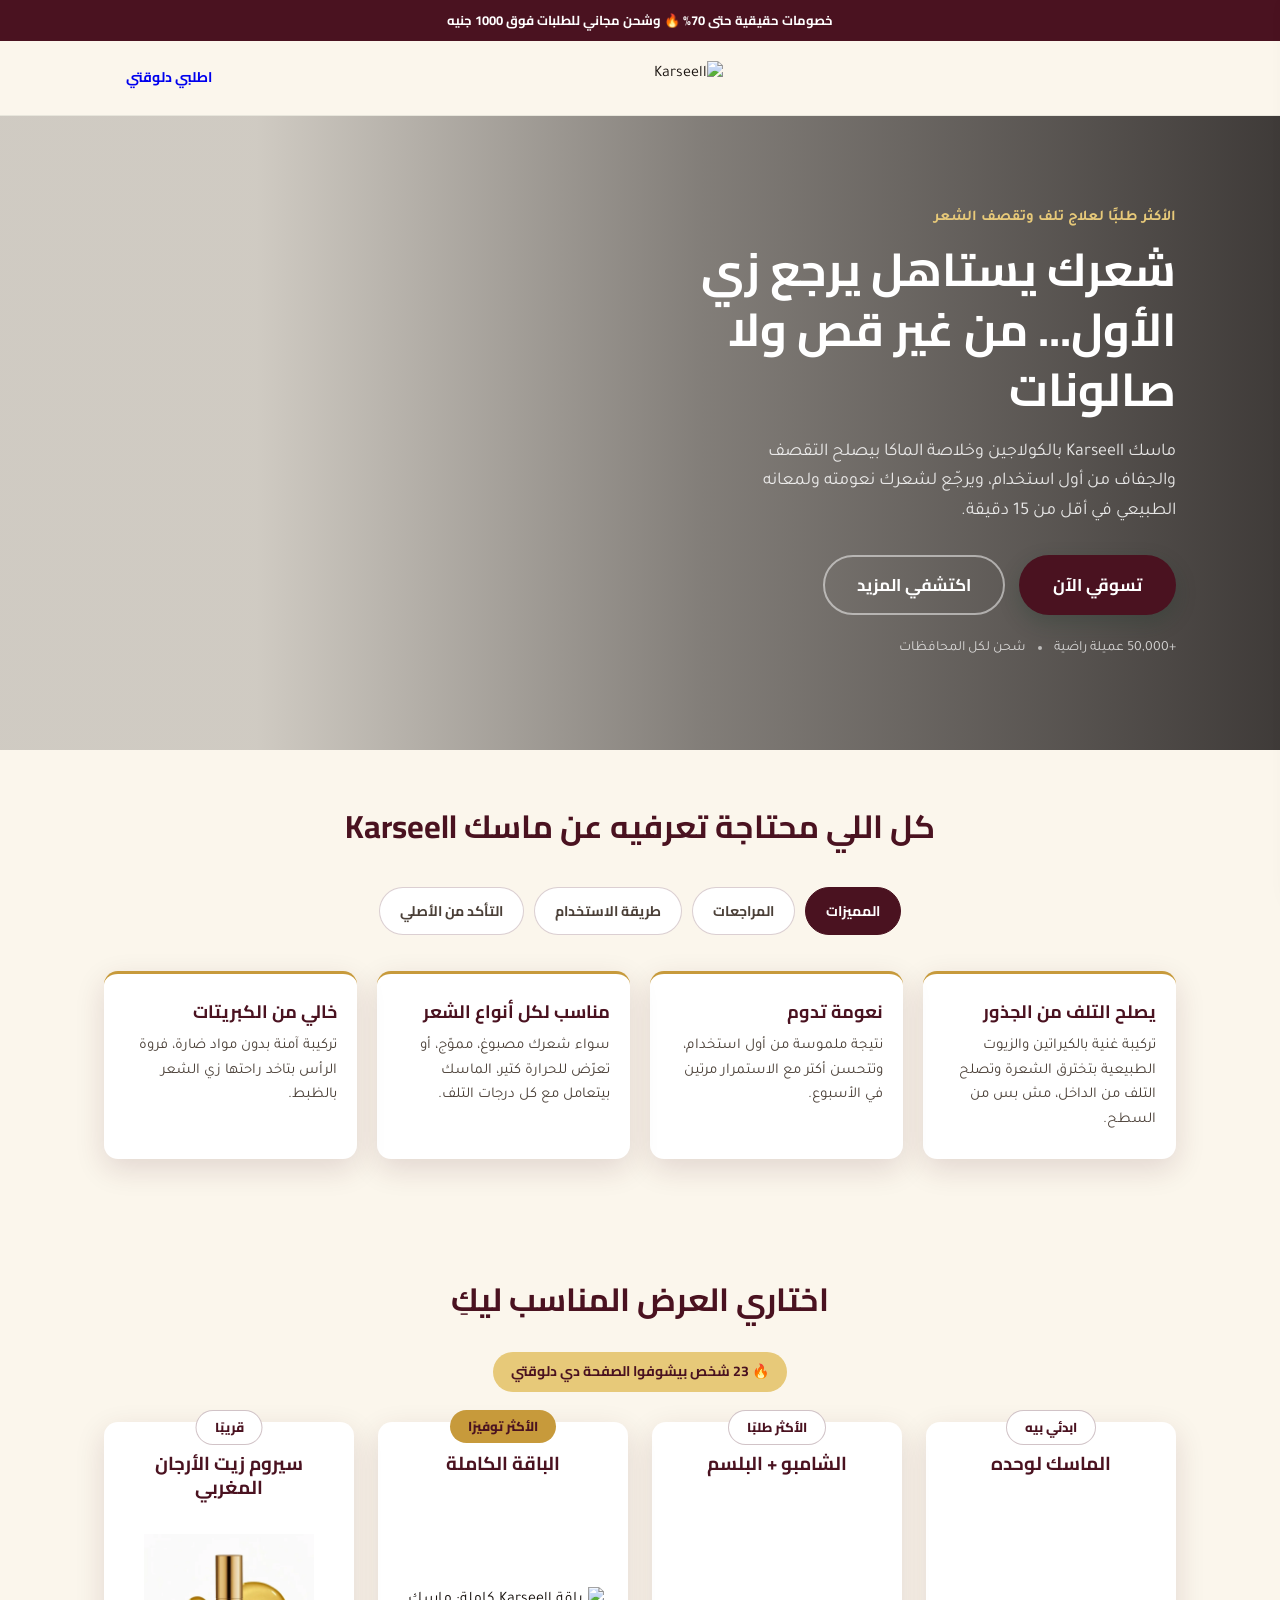
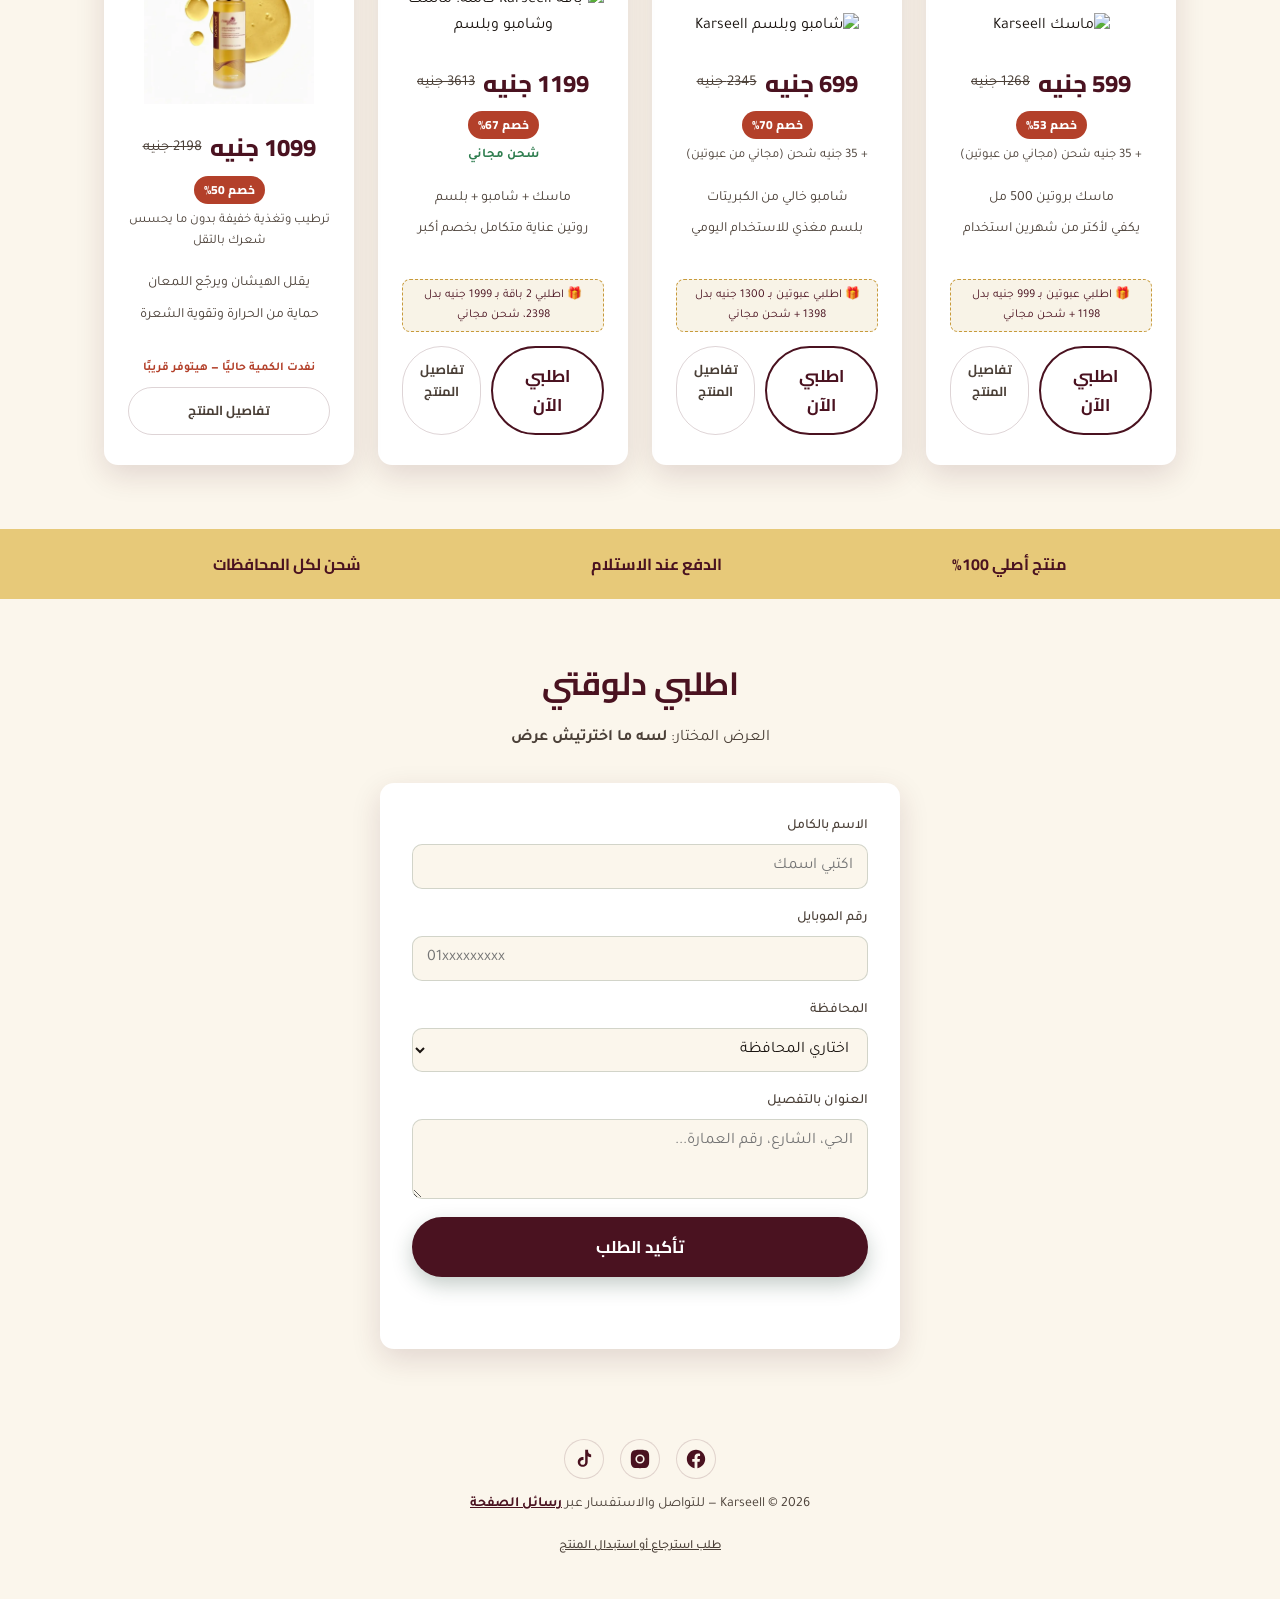
==== index.html @ bda5073d "Add files via upload" ====
<!DOCTYPE html>
<html lang="ar" dir="rtl">
<head>
<meta charset="UTF-8">
<meta name="viewport" content="width=device-width, initial-scale=1.0">
<title>Karseell | ماسك الشعر الأصلي</title>
<link rel="icon" type="image/png" href="assets/favicon.png">
<meta name="description" content="ماسك الشعر من Karseell بالكولاجين وخلاصة الماكا - يصلح التلف والتقصف ويرجّع للشعر نعومته من أول استخدام. اطلبي دلوقتي بخصم يصل لـ 50%.">
<link rel="preconnect" href="https://fonts.googleapis.com">
<link rel="preconnect" href="https://fonts.gstatic.com" crossorigin>
<link href="https://fonts.googleapis.com/css2?family=Cairo:wght@600;700;800&family=Tajawal:wght@400;500;700&display=swap" rel="stylesheet">
<link rel="stylesheet" href="style.css">
<!-- Meta Pixel Code -->
<script>
!function(f,b,e,v,n,t,s)
{if(f.fbq)return;n=f.fbq=function(){n.callMethod?
n.callMethod.apply(n,arguments):n.queue.push(arguments)};
if(!f._fbq)f._fbq=n;n.push=n;n.loaded=!0;n.version='2.0';
n.queue=[];t=b.createElement(e);t.async=!0;
t.src=v;s=b.getElementsByTagName(e)[0];
s.parentNode.insertBefore(t,s)}(window, document,'script',
'https://connect.facebook.net/en_US/fbevents.js');
fbq('init', '1751524826109438');
fbq('track', 'PageView');
</script>
<noscript><img height="1" width="1" style="display:none"
src="https://www.facebook.com/tr?id=1751524826109438&ev=PageView&noscript=1"
/></noscript>
<!-- End Meta Pixel Code -->
</head>
<body>

<!-- Promo Bar -->
<div class="promo-bar">
  خصومات حقيقية حتى 70% 🔥 وشحن مجاني للطلبات فوق 1000 جنيه
</div>

<!-- Header -->
<header class="site-header">
  <div class="wrap header-inner">
    <button type="button" class="hamburger-btn" id="hamburgerBtn" aria-label="القائمة">
      <span></span><span></span><span></span>
    </button>
    <img src="assets/logo.png" alt="Karseell" class="logo-img">
    <a href="#order" class="btn btn-small">اطلبي دلوقتي</a>
  </div>
</header>

<div class="side-menu-overlay" id="sideMenuOverlay"></div>
<nav class="side-menu" id="sideMenu">
  <button type="button" class="side-menu-close" id="sideMenuClose" aria-label="قفل القائمة">×</button>
  <img src="assets/logo.png" alt="Karseell" class="side-menu-logo">
  <a href="#hero" class="side-menu-link">الرئيسية</a>
  <a href="#offers" class="side-menu-link">العروض</a>
  <a href="#features" class="side-menu-link">المميزات والمراجعات</a>
  <a href="https://www.facebook.com/karseell.original.egypt/" target="_blank" rel="noopener" class="side-menu-link">تواصل معنا</a>
</nav>


<!-- Hero -->
<section class="hero" id="hero">
  <video class="hero-bg-video" autoplay muted loop playsinline poster="assets/hero-video-poster.jpg">
    <source src="assets/hero-video.webm" type="video/webm">
  </video>
  <div class="hero-overlay"></div>
  <div class="wrap hero-inner">
    <div class="hero-copy">
      <p class="eyebrow">الأكثر طلبًا لعلاج تلف وتقصف الشعر</p>
      <h1>شعرك يستاهل يرجع زي الأول... من غير قص ولا صالونات</h1>
      <p class="hero-sub">ماسك Karseell بالكولاجين وخلاصة الماكا بيصلح التقصف والجفاف من أول استخدام، ويرجّع لشعرك نعومته ولمعانه الطبيعي في أقل من 15 دقيقة.</p>
      <div class="hero-btn-group">
        <a href="#offers" class="btn btn-primary" onclick="return goToOffer('mask')">تسوقي الآن</a>
        <a href="#offers" class="btn btn-secondary" onclick="return goToOffer('full')">اكتشفي المزيد</a>
      </div>
      <div class="hero-trust">
        <span>+50,000 عميلة راضية</span>
        <span class="dot"></span>
        <span>شحن لكل المحافظات</span>
      </div>
    </div>
  </div>
</section>

<!-- Product info tabs: Features / Reviews / How to use / Verify authenticity -->
<section class="info-tabs" id="features">
  <div class="wrap">
    <h2 class="section-title">كل اللي محتاجة تعرفيه عن ماسك Karseell</h2>

    <nav class="info-tabs-nav" role="tablist">
      <button type="button" class="info-tab-btn is-active" data-info-tab="benefits">المميزات</button>
      <button type="button" class="info-tab-btn" data-info-tab="reviews">المراجعات</button>
      <button type="button" class="info-tab-btn" data-info-tab="howto">طريقة الاستخدام</button>
      <button type="button" class="info-tab-btn" data-info-tab="verify">التأكد من الأصلي</button>
    </nav>

    <!-- Pane: Benefits -->
    <div id="tab-benefits" class="info-tab-pane is-active">
      <div class="feature-grid">
        <div class="feature-card">
          <h3>يصلح التلف من الجذور</h3>
          <p>تركيبة غنية بالكيراتين والزيوت الطبيعية بتخترق الشعرة وتصلح التلف من الداخل، مش بس من السطح.</p>
        </div>
        <div class="feature-card">
          <h3>نعومة تدوم</h3>
          <p>نتيجة ملموسة من أول استخدام، وتتحسن أكتر مع الاستمرار مرتين في الأسبوع.</p>
        </div>
        <div class="feature-card">
          <h3>مناسب لكل أنواع الشعر</h3>
          <p>سواء شعرك مصبوغ، مموّج، أو تعرّض للحرارة كتير، الماسك بيتعامل مع كل درجات التلف.</p>
        </div>
        <div class="feature-card">
          <h3>خالي من الكبريتات</h3>
          <p>تركيبة آمنة بدون مواد ضارة، فروة الرأس بتاخد راحتها زي الشعر بالظبط.</p>
        </div>
      </div>
    </div>

    <!-- Pane: Reviews -->
    <div id="tab-reviews" class="info-tab-pane">
      <div class="review-grid">
        <div class="review-shot-card">
          <img src="assets/reviews/review1.webp" alt="رسالة عميلة تؤكد وصول واستلام الطلب" loading="lazy">
        </div>
        <div class="review-shot-card">
          <img src="assets/reviews/review2.webp" alt="رأي عميلة عن نتيجة المنتج على شعرها" loading="lazy">
        </div>
        <div class="review-shot-card">
          <img src="assets/reviews/review3.webp" alt="عميلة تشكر على جودة المنتج والتعامل" loading="lazy">
        </div>
        <div class="review-shot-card">
          <img src="assets/reviews/review4.webp" alt="عميلة تشارك تجربتها مع المنتج" loading="lazy">
        </div>
        <div class="review-shot-card">
          <img src="assets/reviews/review5.webp" alt="تقييم 5 نجوم على فيسبوك" loading="lazy">
        </div>
        <div class="review-shot-card">
          <img src="assets/reviews/review6.webp" alt="تعليقات عملاء حقيقية على المنتج" loading="lazy">
        </div>
      </div>
    </div>

    <!-- Pane: How to use -->
    <div id="tab-howto" class="info-tab-pane">
      <div class="steps">
        <div class="step">
          <span class="step-num">1</span>
          <p>اغسلي شعرك بشامبو Karseell ودلكي فروة الرأس برفق</p>
        </div>
        <div class="step">
          <span class="step-num">2</span>
          <p>وزّعي البلسم من النص للأطراف واتركيه 2-3 دقائق قبل الشطف</p>
        </div>
        <div class="step">
          <span class="step-num">3</span>
          <p>حطي الماسك على الشعر المبلل واتركيه 5-15 دقيقة حسب حالة شعرك</p>
        </div>
        <div class="step">
          <span class="step-num">4</span>
          <p>اشطفي شعرك كويس بالمية الفاترة واستمتعي بالنتيجة</p>
        </div>
      </div>
    </div>

    <!-- Pane: Verify authenticity -->
    <div id="tab-verify" class="info-tab-pane">
      <div class="verify-grid">
        <div class="verify-photo-card">
          <img src="assets/verify-logo.webp" alt="شعار Karseell محفور على غطاء العبوة" loading="lazy">
        </div>
        <div class="verify-photo-card">
          <img src="assets/verify-qr.webp" alt="باركود ورمز QR أصلي على العبوة" loading="lazy">
        </div>
        <div class="verify-item">
          <h3>جودة الطباعة والخامة</h3>
          <p>خط الطباعة واضح وحاد بدون بهتان، والعبوة نفسها متينة وغير هشة.</p>
        </div>
      </div>
    </div>
  </div>
</section>

<!-- Offers -->
<section class="offers" id="offers">
  <div class="wrap">
    <h2 class="section-title">اختاري العرض المناسب ليكِ</h2>
    <p class="urgency-banner">🔥 <span id="liveViewers">23</span> شخص بيشوفوا الصفحة دي دلوقتي</p>

    <div class="offer-slider-wrap">
      <button type="button" class="offer-slider-arrow offer-slider-prev" id="offerPrev" aria-label="العرض السابق">
        <svg viewBox="0 0 24 24" width="20" height="20" fill="none" stroke="currentColor" stroke-width="2.4" stroke-linecap="round" stroke-linejoin="round"><path d="M15 6l-6 6 6 6"/></svg>
      </button>

      <div class="offer-grid" id="offerGrid">

        <div class="offer-card" data-offer="mask">
          <span class="badge badge-outline">ابدئي بيه</span>
          <h3>الماسك لوحده</h3>
          <div class="offer-visual">
            <img src="assets/mask.webp" alt="ماسك Karseell" class="product-photo">
          </div>
          <p class="offer-price"><span class="price-new">599 جنيه</span> <span class="price-old">1268 جنيه</span> <span class="discount-badge">خصم 53%</span></p>
          <p class="offer-shipping">+ 35 جنيه شحن (مجاني من عبوتين)</p>
          <ul class="offer-list">
            <li>ماسك بروتين 500 مل</li>
            <li>يكفي لأكتر من شهرين استخدام</li>
          </ul>
          <p class="bundle-hint">🎁 اطلبي عبوتين بـ 999 جنيه بدل 1198 + شحن مجاني</p>
          <div class="offer-btn-row">
            <a href="#order" class="btn btn-outline choose-offer" data-offer="mask">اطلبي الآن</a>
            <a href="product.html?id=mask" class="btn btn-secondary-outline">تفاصيل المنتج</a>
          </div>
        </div>

        <div class="offer-card" data-offer="duo">
          <span class="badge badge-outline">الأكثر طلبًا</span>
          <h3>الشامبو + البلسم</h3>
          <div class="offer-visual">
            <img src="assets/duo.webp" alt="شامبو وبلسم Karseell" class="product-photo">
          </div>
          <p class="offer-price"><span class="price-new">699 جنيه</span> <span class="price-old">2345 جنيه</span> <span class="discount-badge">خصم 70%</span></p>
          <p class="offer-shipping">+ 35 جنيه شحن (مجاني من عبوتين)</p>
          <ul class="offer-list">
            <li>شامبو خالي من الكبريتات</li>
            <li>بلسم مغذي للاستخدام اليومي</li>
          </ul>
          <p class="bundle-hint">🎁 اطلبي عبوتين بـ 1300 جنيه بدل 1398 + شحن مجاني</p>
          <div class="offer-btn-row">
            <a href="#order" class="btn btn-outline choose-offer" data-offer="duo">اطلبي الآن</a>
            <a href="product.html?id=duo" class="btn btn-secondary-outline">تفاصيل المنتج</a>
          </div>
        </div>

        <div class="offer-card recommended" data-offer="full">
          <span class="badge">الأكثر توفيرًا</span>
          <h3>الباقة الكاملة</h3>
          <div class="offer-visual">
            <img src="assets/bundle.webp" alt="باقة Karseell كاملة: ماسك وشامبو وبلسم" class="product-photo">
          </div>
          <p class="offer-price"><span class="price-new">1199 جنيه</span> <span class="price-old">3613 جنيه</span> <span class="discount-badge">خصم 67%</span></p>
          <p class="offer-shipping offer-shipping-free">شحن مجاني</p>
          <ul class="offer-list">
            <li>ماسك + شامبو + بلسم</li>
            <li>روتين عناية متكامل بخصم أكبر</li>
          </ul>
          <p class="bundle-hint">🎁 اطلبي 2 باقة بـ 1999 جنيه بدل 2398، شحن مجاني</p>
          <div class="offer-btn-row">
            <a href="#order" class="btn btn-outline choose-offer" data-offer="full">اطلبي الآن</a>
            <a href="product.html?id=full" class="btn btn-secondary-outline">تفاصيل المنتج</a>
          </div>
        </div>

        <div class="offer-card" data-offer="serum">
          <span class="badge badge-outline">قريبًا</span>
          <h3>سيروم زيت الأرجان المغربي</h3>
          <div class="offer-visual">
            <img src="assets/serum-main.webp" alt="سيروم زيت الأرجان من Karseell" class="product-photo">
          </div>
          <p class="offer-price"><span class="price-new">1099 جنيه</span> <span class="price-old">2198 جنيه</span> <span class="discount-badge">خصم 50%</span></p>
          <p class="offer-shipping">ترطيب وتغذية خفيفة بدون ما يحسس شعرك بالتقل</p>
          <ul class="offer-list">
            <li>يقلل الهيشان ويرجّع اللمعان</li>
            <li>حماية من الحرارة وتقوية الشعرة</li>
          </ul>
          <p class="stock-left">نفدت الكمية حاليًا — هيتوفر قريبًا</p>
          <div class="offer-btn-row">
            <a href="product.html?id=serum" class="btn btn-secondary-outline" style="flex:1;">تفاصيل المنتج</a>
          </div>
        </div>

      </div>

      <button type="button" class="offer-slider-arrow offer-slider-next" id="offerNext" aria-label="العرض التالي">
        <svg viewBox="0 0 24 24" width="20" height="20" fill="none" stroke="currentColor" stroke-width="2.4" stroke-linecap="round" stroke-linejoin="round"><path d="M9 6l6 6-6 6"/></svg>
      </button>
    </div>
  </div>
</section>

<!-- Trust -->
<section class="trust">
  <div class="wrap trust-inner">
    <div class="trust-item">منتج أصلي 100%</div>
    <div class="trust-item">الدفع عند الاستلام</div>
    <div class="trust-item">شحن لكل المحافظات</div>
  </div>
</section>

<!-- Order Form -->
<section class="order" id="order">
  <div class="wrap">
    <h2 class="section-title">اطلبي دلوقتي</h2>
    <p class="order-sub">العرض المختار: <strong id="selectedOfferLabel">لسه ما اخترتيش عرض</strong></p>

    <form id="orderForm" class="order-form" novalidate>
      <input type="hidden" id="offerField" name="offer" value="">

      <label>
        الاسم بالكامل
        <input type="text" name="name" required placeholder="اكتبي اسمك">
      </label>

      <label>
        رقم الموبايل
        <input type="tel" name="phone" required pattern="^01[0-9]{9}$" placeholder="01xxxxxxxxx">
      </label>

      <label>
        المحافظة
        <select name="governorate" required>
          <option value="" disabled selected>اختاري المحافظة</option>
          <option>القاهرة</option>
          <option>الجيزة</option>
          <option>الإسكندرية</option>
          <option>القليوبية</option>
          <option>الدقهلية</option>
          <option>الشرقية</option>
          <option>الغربية</option>
          <option>المنوفية</option>
          <option>البحيرة</option>
          <option>كفر الشيخ</option>
          <option>دمياط</option>
          <option>بورسعيد</option>
          <option>الإسماعيلية</option>
          <option>السويس</option>
          <option>شمال سيناء</option>
          <option>جنوب سيناء</option>
          <option>الفيوم</option>
          <option>بني سويف</option>
          <option>المنيا</option>
          <option>أسيوط</option>
          <option>سوهاج</option>
          <option>قنا</option>
          <option>الأقصر</option>
          <option>أسوان</option>
          <option>البحر الأحمر</option>
          <option>الوادي الجديد</option>
          <option>مطروح</option>
        </select>
      </label>

      <label>
        العنوان بالتفصيل
        <textarea name="address" required placeholder="الحي، الشارع، رقم العمارة..."></textarea>
      </label>

      <div class="order-summary" id="orderSummary" hidden>
        <h3>مراجعة الطلب قبل التأكيد</h3>
        <div class="summary-row">
          <span>المنتج المختار</span>
          <span id="summaryOfferName">-</span>
        </div>
        <div class="summary-row">
          <span>الكمية</span>
          <span class="qty-stepper">
            <button type="button" class="qty-btn" id="qtyMinus" aria-label="تقليل الكمية">−</button>
            <span id="qtyValue">1</span>
            <button type="button" class="qty-btn" id="qtyPlus" aria-label="زيادة الكمية">+</button>
          </span>
        </div>
        <div class="summary-row">
          <span>السعر</span>
          <span id="summaryPrice">-</span>
        </div>
        <div class="summary-row">
          <span>نسبة الخصم</span>
          <span id="summaryDiscount">-</span>
        </div>
        <div class="summary-row">
          <span>مصاريف الشحن</span>
          <span id="summaryShipping">-</span>
        </div>

        <div class="coupon-block">
          <label for="couponInput">عندك كود خصم؟</label>
          <div class="coupon-input-group">
            <input type="text" id="couponInput" placeholder="اكتبي الكود هنا">
            <button type="button" id="applyCouponBtn" class="btn btn-outline btn-small">تفعيل الكود</button>
          </div>
          <p id="couponMessage" class="coupon-message"></p>
        </div>

        <div class="summary-row summary-total">
          <span>الإجمالي</span>
          <span id="summaryTotal">-</span>
        </div>
      </div>

      <button type="submit" class="btn btn-primary btn-full">تأكيد الطلب</button>
      <p id="formMessage" class="form-message" role="status" aria-live="polite"></p>
    </form>
  </div>
</section>

<!-- Footer -->
<footer class="site-footer">
  <div class="wrap">
    <div class="social-links">
      <a href="https://www.facebook.com/karseell.original.egypt" target="_blank" rel="noopener" aria-label="Karseell على فيسبوك">
        <svg viewBox="0 0 24 24" width="22" height="22" fill="currentColor"><path d="M22 12.06C22 6.51 17.52 2 12 2S2 6.51 2 12.06c0 5 3.66 9.16 8.44 9.94v-7.03H7.9v-2.91h2.54V9.85c0-2.51 1.49-3.9 3.77-3.9 1.09 0 2.24.2 2.24.2v2.46h-1.26c-1.24 0-1.63.77-1.63 1.56v1.89h2.78l-.44 2.91h-2.34V22c4.78-.78 8.44-4.94 8.44-9.94z"/></svg>
      </a>
      <a href="https://www.instagram.com/karseell_egypt1/" target="_blank" rel="noopener" aria-label="Karseell على انستقرام">
        <svg viewBox="0 0 24 24" width="22" height="22" fill="currentColor"><path d="M12 2c2.72 0 3.06.01 4.12.06 1.06.05 1.79.22 2.43.47.66.26 1.22.6 1.77 1.15.55.55.89 1.11 1.15 1.77.25.64.42 1.37.47 2.43.05 1.06.06 1.4.06 4.12s-.01 3.06-.06 4.12c-.05 1.06-.22 1.79-.47 2.43-.26.66-.6 1.22-1.15 1.77-.55.55-1.11.89-1.77 1.15-.64.25-1.37.42-2.43.47-1.06.05-1.4.06-4.12.06s-3.06-.01-4.12-.06c-1.06-.05-1.79-.22-2.43-.47-.66-.26-1.22-.6-1.77-1.15-.55-.55-.89-1.11-1.15-1.77-.25-.64-.42-1.37-.47-2.43C2.01 15.06 2 14.72 2 12s.01-3.06.06-4.12c.05-1.06.22-1.79.47-2.43.26-.66.6-1.22 1.15-1.77.55-.55 1.11-.89 1.77-1.15.64-.25 1.37-.42 2.43-.47C8.94 2.01 9.28 2 12 2zm0 5a5 5 0 1 0 0 10 5 5 0 0 0 0-10zm0 8.25A3.25 3.25 0 1 1 12 8.75a3.25 3.25 0 0 1 0 6.5zm5.5-8.5a1.17 1.17 0 1 1 0-2.34 1.17 1.17 0 0 1 0 2.34z"/></svg>
      </a>
      <a href="https://www.tiktok.com/@karseell_egypt" target="_blank" rel="noopener" aria-label="Karseell على تيك توك">
        <svg viewBox="0 0 24 24" width="22" height="22" fill="currentColor"><path d="M16.5 2h-3.2v13.7c0 1.5-1.2 2.7-2.7 2.7s-2.7-1.2-2.7-2.7 1.2-2.7 2.7-2.7c.3 0 .6.05.85.13v-3.3c-.28-.04-.56-.06-.85-.06-3 0-5.4 2.4-5.4 5.4s2.4 5.4 5.4 5.4 5.4-2.4 5.4-5.4V8.9c1.1.8 2.4 1.27 3.8 1.27V6.97c-1.83 0-3.35-1.47-3.35-3.3V2z"/></svg>
      </a>
    </div>
    <p>Karseell &copy; <span id="year"></span> — للتواصل والاستفسار عبر <a href="https://www.facebook.com/karseell.original.egypt/" target="_blank" rel="noopener">رسائل الصفحة</a></p>
    <p><a href="https://www.jawdaonline.com/egy-request" target="_blank" rel="noopener" class="return-link">طلب استرجاع أو استبدال المنتج</a></p>
  </div>
</footer>

<!-- Sticky mobile CTA -->
<div class="mobile-sticky-cta">
  <a href="#order" class="btn btn-primary btn-full">اطلبي دلوقتي بخصم يصل لـ 70% 🔥</a>
</div>

<script src="script.js"></script>
</body>
</html>
---- style.css ----
/* ============ Tokens ============ */
:root{
  --emerald-deep: #4A1220;
  --emerald: #6E1F31;
  --gold: #C79A3B;
  --gold-light: #E7C979;
  --ivory: #FBF6EC;
  --blush: #D98B95;
  --ink: #1A1410;
  --ink-soft: #4B4038;
  --white: #FFFFFF;

  --font-display: 'Cairo', sans-serif;
  --font-body: 'Tajawal', sans-serif;

  --radius: 14px;
  --shadow: 0 10px 30px rgba(74, 18, 32, 0.14);
  --max-width: 1120px;
}

*{ box-sizing: border-box; }
html{ scroll-behavior: smooth; overflow-x: hidden; }

body{
  margin:0;
  font-family: var(--font-body);
  color: var(--ink);
  background: var(--ivory);
  line-height: 1.65;
  overflow-x: hidden;
}

img{ max-width:100%; display:block; }

.wrap{
  max-width: var(--max-width);
  margin: 0 auto;
  padding: 0 24px;
}

h1,h2,h3{
  font-family: var(--font-display);
  margin: 0 0 16px;
  color: var(--emerald-deep);
  line-height: 1.3;
}

a{ text-decoration:none; }
ul{ margin:0; padding:0; list-style:none; }

/* ============ Buttons ============ */
.btn{
  display:inline-block;
  font-family: var(--font-display);
  font-weight:700;
  font-size: 17px;
  padding: 14px 32px;
  border-radius: 999px;
  transition: transform .15s ease, box-shadow .15s ease;
  border: 2px solid transparent;
  cursor:pointer;
}
.btn:hover{ transform: translateY(-2px); }

.btn-primary{
  background: var(--emerald-deep);
  color: var(--white);
  box-shadow: 0 8px 20px rgba(22,56,40,.25);
}
.btn-primary:hover{ background: var(--emerald); }

.btn-outline{
  background: transparent;
  color: var(--emerald-deep);
  border-color: var(--emerald-deep);
}
.btn-outline:hover{ background: var(--emerald-deep); color: var(--white); }

.btn-secondary-outline{
  background: transparent;
  color: var(--ink-soft);
  border: 1.5px solid rgba(74,18,32,.18);
  padding: 12px 16px;
  font-size: 13px;
}
.btn-secondary-outline:hover{
  border-color: var(--emerald-deep);
  color: var(--emerald-deep);
}

.offer-cta-group{
  display:flex;
  flex-direction:column;
  align-items:center;
  gap: 4px;
}

.btn-secondary{
  background: transparent;
  color: var(--emerald-deep);
  border-color: rgba(74,18,32,.3);
}
.btn-secondary:hover{
  border-color: var(--emerald-deep);
  background: rgba(74,18,32,.05);
}

.hero-btn-group{
  display:flex;
  align-items:center;
  gap: 14px;
  flex-wrap: wrap;
  margin-bottom: 22px;
}

.btn-small{ padding: 9px 20px; font-size: 14px; }
.btn-full{ width:100%; text-align:center; border:none; }

/* ============ Header ============ */
.site-header{
  position: sticky;
  top:0;
  z-index: 50;
  background: rgba(251,246,236,.92);
  backdrop-filter: blur(6px);
  border-bottom: 1px solid rgba(22,56,40,.08);
}
.header-inner{
  display:flex;
  align-items:center;
  justify-content:space-between;
  padding-top: 14px;
  padding-bottom: 14px;
}
.logo-img{
  height: 34px;
  width: auto;
}

/* ---- optional "back to home" link shown next to the hamburger (product pages) ---- */
.header-start{
  display:flex;
  align-items:center;
  gap: 10px;
}
.home-link{
  display:flex;
  align-items:center;
  gap: 5px;
  font-family: var(--font-display);
  font-weight: 700;
  font-size: 13px;
  color: var(--emerald-deep);
  white-space: nowrap;
}
.home-link:hover{ color: var(--emerald); }
.home-link svg{ flex-shrink: 0; }

/* ============ Hamburger + side menu ============ */
.hamburger-btn{
  background: none;
  border: none;
  cursor: pointer;
  padding: 6px;
  display:flex;
  flex-direction:column;
  gap: 5px;
  width: 34px;
}
.hamburger-btn span{
  display:block;
  height: 2px;
  background: var(--emerald-deep);
  border-radius: 2px;
}

.side-menu-overlay{
  position: fixed;
  inset: 0;
  background: rgba(0,0,0,.4);
  z-index: 90;
  opacity: 0;
  visibility: hidden;
  transition: opacity .25s ease, visibility .25s ease;
}
.side-menu-overlay.is-open{ opacity:1; visibility:visible; }

.side-menu{
  position: fixed;
  top:0;
  right: -280px;
  width: 260px;
  height: 100%;
  background: var(--white);
  z-index: 95;
  padding: 28px 24px;
  box-shadow: -4px 0 25px rgba(74,18,32,.1);
  transition: right .3s cubic-bezier(.16,1,.3,1);
  display:flex;
  flex-direction:column;
}
.side-menu.is-open{ right: 0; }
.side-menu-close{
  align-self:flex-start;
  background:none;
  border:none;
  font-size: 26px;
  color: var(--ink-soft);
  cursor:pointer;
  margin-bottom: 12px;
}
.side-menu-logo{ height: 30px; width:auto; margin-bottom: 24px; }
.side-menu-link{
  display:block;
  padding: 14px 4px;
  border-bottom: 1px solid rgba(74,18,32,.08);
  color: var(--ink);
  font-weight: 700;
  font-size: 15px;
}
.side-menu-link:hover{ color: var(--emerald-deep); }

/* ============ Promo bar ============ */
.promo-bar{
  background: var(--emerald-deep);
  color: var(--white);
  text-align: center;
  font-family: var(--font-display);
  font-weight: 700;
  font-size: 13px;
  padding: 10px 16px;
}

/* ============ Hero ============ */
.hero{
  position: relative;
  overflow: hidden;
  min-height: 620px;
  display: flex;
  align-items: center;
  padding: 90px 0;
}
.hero-bg-video{
  position: absolute;
  inset: 0;
  width: 100%;
  height: 100%;
  object-fit: cover;
  object-position: center;
  z-index: 1;
}
.hero-overlay{
  position: absolute;
  inset: 0;
  z-index: 2;
  background: linear-gradient(to left, rgba(10,6,6,.78) 0%, rgba(10,6,6,.5) 45%, rgba(10,6,6,.18) 80%);
}
.hero-inner{
  position: relative;
  z-index: 3;
  width: 100%;
}
.hero-copy{
  max-width: 600px;
}
.eyebrow{
  color: var(--gold-light);
  font-weight: 700;
  margin: 0 0 10px;
  font-size: 15px;
}
.hero h1{
  font-size: clamp(32px, 4vw, 46px);
  color: var(--white);
}
.hero-sub{
  color: rgba(255,255,255,.85);
  font-size: 18px;
  max-width: 46ch;
  margin-bottom: 28px;
}
.hero-trust{
  margin-top: 22px;
  display:flex;
  align-items:center;
  gap: 12px;
  color: rgba(255,255,255,.75);
  font-size: 14px;
  flex-wrap: wrap;
}
.dot{
  width:4px; height:4px; border-radius:50%;
  background: rgba(255,255,255,.6);
  display:inline-block;
}
.hero .btn-secondary{
  background: transparent;
  color: var(--white);
  border-color: rgba(255,255,255,.5);
}
.hero .btn-secondary:hover{
  background: rgba(255,255,255,.12);
  border-color: var(--white);
}

/* ---- jar illustration (placeholder for real product photo) ---- */
.jar{
  position: relative;
  width: 200px;
}
.jar-lid{
  width: 60%;
  height: 26px;
  margin: 0 auto;
  background: linear-gradient(180deg, var(--gold-light), var(--gold));
  border-radius: 8px 8px 0 0;
}
.jar-body{
  height: 220px;
  background: linear-gradient(160deg, var(--emerald), var(--emerald-deep));
  border-radius: 0 0 22px 22px;
  display:flex;
  align-items:center;
  justify-content:center;
  box-shadow: var(--shadow);
  position: relative;
}
.jar-body::after{
  content:"";
  position:absolute;
  inset: 14px;
  border: 1px solid rgba(255,255,255,.25);
  border-radius: 14px;
}
.jar-label{
  font-family: var(--font-display);
  color: var(--gold-light);
  font-weight: 800;
  letter-spacing: 2px;
  font-size: 14px;
}
.jar.small{ width: clamp(64px, 22vw, 100px); }
.jar.small .jar-body{ height: 120px; border-radius: 0 0 14px 14px; }
.jar.small .jar-lid{ height: 16px; }
.jar.small .jar-label{ font-size: 10px; letter-spacing: 1px; }

.jar-shampoo .jar-body{ background: linear-gradient(160deg, #8A2942, var(--emerald-deep)); }
.jar-conditioner .jar-body{ background: linear-gradient(160deg, var(--blush), #B85C6B); }
.jar-conditioner .jar-label{ color: var(--white); }

/* ---- real product photos ---- */
.product-photo{
  max-width: 100%;
  height: auto;
  object-fit: contain;
}
.hero-photo{
  width: min(320px, 80%);
  filter: drop-shadow(0 18px 24px rgba(74,18,32,.18));
}
.offer-visual .product-photo{
  max-height: 170px;
  width: auto;
}

/* ============ Section title ============ */
.section-title{
  text-align:center;
  font-size: clamp(24px, 3vw, 32px);
  margin-bottom: 40px;
}

/* ============ Product info tabs ============ */
.info-tabs{ padding: 56px 0; }

.info-tabs-nav{
  display:flex;
  justify-content:center;
  gap: 10px;
  flex-wrap: wrap;
  margin-bottom: 36px;
}
.info-tab-btn{
  font-family: var(--font-display);
  font-weight: 700;
  font-size: 14px;
  padding: 10px 20px;
  border-radius: 999px;
  border: 1.5px solid rgba(74,18,32,.2);
  background: var(--white);
  color: var(--ink-soft);
  cursor: pointer;
  transition: all .2s ease;
}
.info-tab-btn.is-active{
  background: var(--emerald-deep);
  border-color: var(--emerald-deep);
  color: var(--white);
}

.info-tab-pane{ display:none; }
.info-tab-pane.is-active{ display:block; animation: fadeIn .3s ease; }
@keyframes fadeIn{ from{ opacity:0; } to{ opacity:1; } }

.feature-grid{
  display:grid;
  grid-template-columns: repeat(4, 1fr);
  gap: 20px;
}
.feature-card{
  background: var(--white);
  border-radius: var(--radius);
  padding: 26px 20px;
  box-shadow: var(--shadow);
  border-top: 3px solid var(--gold);
}
.feature-card h3{
  font-size: 18px;
  margin-bottom: 10px;
}
.feature-card p{
  color: var(--ink-soft);
  font-size: 15px;
  margin:0;
}

.steps{
  display:grid;
  grid-template-columns: repeat(4, 1fr);
  gap: 24px;
}
.step{ text-align:center; }
.step-num{
  display:inline-flex;
  align-items:center;
  justify-content:center;
  width: 42px; height:42px;
  border-radius:50%;
  background: var(--gold);
  color: var(--emerald-deep);
  font-family: var(--font-display);
  font-weight: 800;
  margin-bottom: 14px;
}
.step p{ margin:0; font-size:15px; color: var(--ink-soft); }

/* Reviews */
.review-grid{
  display:grid;
  grid-template-columns: repeat(3, 1fr);
  gap: 20px;
  margin-bottom: 16px;
}
.review-card{
  background: var(--white);
  border-radius: var(--radius);
  padding: 22px 18px;
  box-shadow: var(--shadow);
  border-top: 3px solid var(--gold);
}
.review-stars{ color: var(--gold); font-size: 16px; margin-bottom: 10px; letter-spacing: 2px; }
.review-text{ font-size: 14px; color: var(--ink-soft); margin-bottom: 12px; }
.review-name{ font-size: 12px; font-weight: 700; color: #2E7D4F; }
.review-note{ text-align:center; font-size: 12px; color: var(--ink-soft); }

.review-shot-card{
  border-radius: var(--radius);
  overflow: hidden;
  box-shadow: var(--shadow);
  border: 1px solid rgba(74,18,32,.08);
}
.review-shot-card img{ width:100%; height:auto; display:block; }

.verify-photo-card{
  border-radius: var(--radius);
  overflow: hidden;
  box-shadow: var(--shadow);
  background: var(--white);
}
.verify-photo-card img{ width:100%; height:auto; display:block; }

/* Verify authenticity */
.verify-grid{
  display:grid;
  grid-template-columns: repeat(3, 1fr);
  gap: 20px;
}
.verify-item{
  background: var(--white);
  border-radius: var(--radius);
  padding: 22px 18px;
  box-shadow: var(--shadow);
  text-align:center;
}
.verify-item h3{ font-size: 16px; margin-bottom: 8px; }
.verify-item p{ font-size: 13px; color: var(--ink-soft); margin:0; }

/* ============ Offers ============ */
.offers{ padding: 64px 0; }

.offer-slider-wrap{
  position: relative;
}

.offer-slider-arrow{
  display: none; /* shown only on mobile, see media query below */
}

.offer-grid{
  display:grid;
  grid-template-columns: repeat(auto-fit, minmax(250px, 1fr));
  gap: 24px;
  align-items: stretch;
}
.offer-card{
  background: var(--white);
  border-radius: var(--radius);
  padding: 28px 22px;
  box-shadow: var(--shadow);
  text-align:center;
  display:flex;
  flex-direction:column;
  position: relative;
  border: 2px solid transparent;
  transition: border-color .2s ease, transform .2s ease, box-shadow .2s ease;
}
.offer-card.selected{
  border-color: var(--gold);
  transform: translateY(-10px);
  box-shadow: 0 14px 34px rgba(74, 18, 32, 0.2);
}
.offer-card.selected .choose-offer{
  background: var(--emerald-deep);
  color: var(--white);
  border-color: var(--emerald-deep);
}
.badge{
  position:absolute;
  top: -14px;
  right: 50%;
  transform: translateX(50%);
  background: var(--gold);
  color: var(--emerald-deep);
  font-family: var(--font-display);
  font-weight: 800;
  font-size: 13px;
  padding: 6px 18px;
  border-radius: 999px;
  white-space: nowrap;
}
.badge-outline{
  background: var(--white);
  color: var(--emerald-deep);
  border: 1.5px solid rgba(74,18,32,.25);
}
.offer-visual{
  display:flex;
  justify-content:center;
  flex-wrap: wrap;
  gap: 10px;
  margin: 18px 0;
  min-height: 130px;
  align-items:flex-end;
}
.offer-price{
  margin: 6px 0 14px;
  display:flex;
  align-items:center;
  justify-content:center;
  flex-wrap: wrap;
  gap: 8px;
}
.price-new{
  font-family: var(--font-display);
  font-weight: 800;
  font-size: 24px;
  color: var(--emerald-deep);
}
.price-old{
  font-size: 15px;
  color: var(--ink-soft);
  text-decoration: line-through;
}
.discount-badge{
  font-family: var(--font-display);
  font-weight: 800;
  font-size: 12px;
  color: var(--white);
  background: #B3402A;
  padding: 4px 10px;
  border-radius: 999px;
  white-space: nowrap;
}
.offer-list{ margin-bottom: 22px; flex-grow:1; }

.urgency-banner{
  text-align:center;
  font-family: var(--font-display);
  font-weight: 700;
  font-size: 14px;
  color: var(--emerald-deep);
  background: var(--gold-light);
  display: inline-block;
  padding: 8px 18px;
  border-radius: 999px;
  margin: -8px auto 30px;
}
.offers .wrap > .urgency-banner{ display: block; width: fit-content; }

.stock-left{
  font-size: 12px;
  font-weight: 700;
  color: #B3402A;
  margin: -10px 0 8px;
}
.bundle-hint{
  font-size: 12px;
  color: var(--emerald-deep);
  background: rgba(199,154,59,.12);
  border: 1px dashed var(--gold);
  border-radius: 8px;
  padding: 6px 10px;
  margin-bottom: 14px;
}
.offer-btn-row{
  display:flex;
  gap: 10px;
}
.offer-btn-row .btn{ flex:1; }
.btn-link-details{
  background: transparent;
  color: var(--ink-soft);
  border: 1.5px solid rgba(74,18,32,.15);
  font-size: 13px;
  padding: 12px 16px;
}
.btn-link-details:hover{
  border-color: var(--emerald-deep);
  color: var(--emerald-deep);
}
.offer-shipping{
  font-size: 13px;
  color: var(--ink-soft);
  margin: -8px 0 16px;
}
.offer-shipping-free{
  color: #2E7D4F;
  font-weight: 700;
}
.offer-list li{
  color: var(--ink-soft);
  font-size: 14px;
  padding: 4px 0;
}

/* ============ Trust bar ============ */
.trust{ background: var(--gold-light); padding: 22px 0; }
.trust-inner{
  display:flex;
  justify-content:space-around;
  flex-wrap: wrap;
  gap: 12px;
  font-family: var(--font-display);
  font-weight: 700;
  color: var(--emerald-deep);
  text-align:center;
}

/* ============ Order form ============ */
.order{ padding: 64px 0; }
.order-sub{
  text-align:center;
  color: var(--ink-soft);
  margin-top:-20px;
  margin-bottom: 32px;
}
.order-form{
  max-width: 520px;
  margin: 0 auto;
  display:flex;
  flex-direction:column;
  gap: 18px;
  background: var(--white);
  padding: 32px;
  border-radius: var(--radius);
  box-shadow: var(--shadow);
}
.order-form label{
  display:flex;
  flex-direction:column;
  gap: 6px;
  font-size: 14px;
  color: var(--ink-soft);
  font-weight: 500;
}
.order-form input,
.order-form select,
.order-form textarea{
  font-family: var(--font-body);
  font-size: 16px;
  padding: 12px 14px;
  border-radius: 10px;
  border: 1.5px solid rgba(22,56,40,.18);
  background: var(--ivory);
  color: var(--ink);
}
.order-form input:focus,
.order-form select:focus,
.order-form textarea:focus{
  outline: none;
  border-color: var(--gold);
}
.order-form textarea{ resize: vertical; min-height: 80px; }
.form-message{
  text-align:center;
  font-weight: 700;
  min-height: 22px;
  margin:0;
}
.form-message.success{ color: var(--emerald-deep); }
.form-message.error{ color: #B3402A; }

/* ---- order summary / review before confirming ---- */
.order-summary{
  background: var(--ivory);
  border: 1.5px solid rgba(74,18,32,.15);
  border-radius: 12px;
  padding: 18px;
  margin-top: 6px;
}
.order-summary h3{
  font-size: 16px;
  margin: 0 0 12px;
}
.summary-row{
  display:flex;
  justify-content:space-between;
  align-items:center;
  font-size: 14px;
  color: var(--ink-soft);
  padding: 6px 0;
  border-bottom: 1px dashed rgba(74,18,32,.12);
}
.summary-row:last-of-type{ border-bottom:none; }
.qty-stepper{
  display:flex;
  align-items:center;
  gap: 10px;
}
.qty-btn{
  width: 26px;
  height: 26px;
  border-radius: 50%;
  border: 1.5px solid rgba(74,18,32,.25);
  background: var(--white);
  color: var(--emerald-deep);
  font-family: var(--font-display);
  font-weight: 800;
  font-size: 16px;
  line-height: 1;
  cursor: pointer;
  display:flex;
  align-items:center;
  justify-content:center;
  transition: all .15s ease;
}
.qty-btn:hover{
  background: var(--emerald-deep);
  color: var(--white);
  border-color: var(--emerald-deep);
}
#qtyValue{
  font-weight: 700;
  min-width: 18px;
  text-align:center;
}
.summary-total{
  margin-top: 6px;
  padding-top: 12px;
  border-top: 2px solid rgba(74,18,32,.2);
  font-family: var(--font-display);
  font-weight: 800;
  font-size: 18px;
  color: var(--emerald-deep);
}
.summary-free{ color:#2E7D4F; font-weight:700; }

.coupon-block{
  margin: 14px 0;
  padding: 14px 0;
  border-top: 1px dashed rgba(74,18,32,.12);
  border-bottom: 1px dashed rgba(74,18,32,.12);
}
.coupon-block label{
  display:block;
  font-size: 13px;
  color: var(--ink-soft);
  margin-bottom: 8px;
}
.coupon-input-group{
  display:flex;
  gap: 8px;
}
.coupon-input-group input{
  flex-grow:1;
  font-family: var(--font-body);
  font-size: 15px;
  padding: 10px 12px;
  border-radius: 8px;
  border: 1.5px solid rgba(22,56,40,.18);
  background: var(--white);
}
.coupon-message{
  font-size: 13px;
  margin: 8px 0 0;
  min-height: 16px;
}
.coupon-message.success{ color:#2E7D4F; font-weight:700; }
.coupon-message.error{ color:#B3402A; font-weight:700; }

/* ============ Footer ============ */
.site-footer{
  padding: 26px 0;
  text-align:center;
  color: var(--ink-soft);
  font-size: 14px;
}
.site-footer a{
  color: var(--emerald-deep);
  font-weight: 700;
  text-decoration: underline;
}
.return-link{
  display:inline-block;
  margin-top: 6px;
  font-size: 12.5px;
  color: var(--ink-soft) !important;
  font-weight: 500 !important;
}
.social-links{
  display:flex;
  justify-content:center;
  gap: 16px;
  margin-bottom: 14px;
}
.social-links a{
  display:flex;
  align-items:center;
  justify-content:center;
  width: 40px;
  height: 40px;
  border-radius: 50%;
  background: var(--ivory);
  border: 1.5px solid rgba(74,18,32,.15);
  color: var(--emerald-deep);
  text-decoration: none;
  transition: all .2s ease;
}
.social-links a:hover{
  background: var(--emerald-deep);
  color: var(--white);
  border-color: var(--emerald-deep);
  transform: translateY(-2px);
}

/* ============ Thank-you page ============ */
.thankyou{ padding: 80px 0; }
.thankyou-inner{
  max-width: 520px;
  margin: 0 auto;
  text-align:center;
}
.thankyou-check{
  width: 64px; height:64px;
  margin: 0 auto 20px;
  border-radius:50%;
  background: var(--emerald-deep);
  color: var(--white);
  font-size: 30px;
  display:flex;
  align-items:center;
  justify-content:center;
}
.thankyou-sub{
  color: var(--ink-soft);
  margin-bottom: 32px;
}
.discount-box{
  background: var(--white);
  border: 2px dashed var(--gold);
  border-radius: var(--radius);
  padding: 28px 22px;
  margin-bottom: 32px;
}
.discount-title{
  font-family: var(--font-display);
  font-weight: 800;
  color: var(--emerald-deep);
  margin: 0 0 6px;
}
.discount-copy{
  color: var(--ink-soft);
  margin: 0 0 16px;
}
.discount-code-row{
  display:flex;
  align-items:center;
  gap: 10px;
  margin-bottom: 12px;
}
.discount-code{
  font-family: var(--font-display);
  font-weight: 800;
  font-size: 24px;
  letter-spacing: 3px;
  color: var(--emerald-deep);
  background: var(--ivory);
  border-radius: 10px;
  padding: 12px 16px;
  flex-grow: 1;
}
.btn-copy{
  padding: 10px 18px;
  font-size: 14px;
  white-space: nowrap;
}
.discount-expiry{
  font-size: 13px;
  color: var(--ink-soft);
  margin:0;
}

/* ============ Focus visibility ============ */
a:focus-visible, button:focus-visible, input:focus-visible, select:focus-visible, textarea:focus-visible{
  outline: 2px solid var(--gold);
  outline-offset: 2px;
}

/* ============ Reduced motion ============ */
@media (prefers-reduced-motion: reduce){
  html{ scroll-behavior:auto; }
  .btn{ transition:none; }
}

/* ============ Responsive ============ */
/* ============ Sticky mobile CTA ============ */
.mobile-sticky-cta{
  display: none;
}
.mobile-sticky-cta .btn{
  box-shadow: 0 10px 26px rgba(74,18,32,.38);
  animation: stickyCtaGlow 2.6s ease-in-out infinite;
}
@keyframes stickyCtaGlow{
  0%, 100%{ box-shadow: 0 10px 26px rgba(74,18,32,.38), 0 0 0 0 rgba(199,154,59,.5); }
  50%{ box-shadow: 0 10px 26px rgba(74,18,32,.38), 0 0 0 9px rgba(199,154,59,0); }
}
@media (prefers-reduced-motion: reduce){
  .mobile-sticky-cta .btn{ animation: none; }
}

@media (max-width: 860px){
  .hero{ min-height: 420px; padding: 40px 0; align-items: center; }
  .hero-overlay{ background: linear-gradient(to left, rgba(10,6,6,.82) 0%, rgba(10,6,6,.58) 50%, rgba(10,6,6,.22) 85%); }
  .hero-copy{ max-width: 100%; text-align: right; margin: 0; }
  .review-grid{ grid-template-columns: 1fr 1fr; }
  .verify-grid{ grid-template-columns: 1fr; }
  .info-tabs-nav{ gap: 8px; }
  .info-tab-btn{ font-size: 13px; padding: 8px 14px; }
  .mobile-sticky-cta{
    display: block;
    position: fixed;
    bottom: 0;
    right: 0;
    left: 0;
    z-index: 60;
    padding: 12px 16px;
    background: rgba(251,246,236,.97);
    backdrop-filter: blur(6px);
    border-top: 1px solid rgba(74,18,32,.1);
    box-shadow: 0 -6px 20px rgba(74,18,32,.08);
  }
  body{ padding-bottom: 74px; }
  .feature-grid{ grid-template-columns: repeat(2, 1fr); }
  .steps{ grid-template-columns: repeat(2, 1fr); }

  /* ---- Offers become a horizontal snap-scroll slider on mobile ---- */
  .offer-grid{
    grid-auto-flow: column;
    grid-auto-columns: 82%;
    grid-template-columns: none;
    overflow-x: auto;
    scroll-snap-type: x mandatory;
    -webkit-overflow-scrolling: touch;
    scrollbar-width: none;
    padding-top: 18px; /* keeps the floating badge (top:-14px) from being clipped, since overflow-x:auto forces overflow-y to auto too */
    padding-bottom: 8px;
    margin: 0 -24px;
    padding-inline: 24px;
  }
  .offer-grid::-webkit-scrollbar{ display: none; }
  .offer-card{ scroll-snap-align: center; }
  .offer-card.selected{ transform:none; }

  .offer-slider-arrow{
    display: flex;
    align-items: center;
    justify-content: center;
    position: absolute;
    top: 50%;
    transform: translateY(-50%);
    width: 40px;
    height: 40px;
    border-radius: 50%;
    background: var(--emerald-deep);
    color: var(--gold-light);
    border: 1.5px solid rgba(199,154,59,.5);
    box-shadow: 0 8px 20px rgba(74,18,32,.3);
    cursor: pointer;
    z-index: 5;
    transition: transform .15s ease, box-shadow .15s ease, opacity .2s ease;
  }
  .offer-slider-arrow:active{ transform: translateY(-50%) scale(.92); }
  .offer-slider-arrow[disabled]{
    opacity: .35;
    box-shadow: none;
    cursor: default;
    animation: none;
  }
  .offer-slider-prev{ right: -6px; }
  .offer-slider-next{ left: -6px; }

  .offer-slider-arrow.is-pulsing{
    animation: offerArrowPulse 1.8s ease-in-out infinite;
  }
  @keyframes offerArrowPulse{
    0%, 100%{ box-shadow: 0 8px 20px rgba(74,18,32,.3), 0 0 0 0 rgba(199,154,59,.55); }
    50%{ box-shadow: 0 8px 20px rgba(74,18,32,.3), 0 0 0 9px rgba(199,154,59,0); }
  }
}

@media (max-width: 480px){
  .feature-grid{ grid-template-columns: 1fr; }
  .steps{ grid-template-columns: 1fr; }
  .review-grid{ grid-template-columns: 1fr; }
  .hero{ padding: 40px 0 24px; min-height: 380px; }
  .order-form{ padding: 22px; }
  .discount-code-row{ flex-direction: column; }
  .coupon-input-group{ flex-direction: column; }

  /* ---- smaller type & spacing overall on phones ---- */
  body{ font-size: 13px; }
  .logo-img{ height: 26px; }
  .header-inner{ padding-top: 10px; padding-bottom: 10px; }
  .promo-bar{ font-size: 11px; padding: 8px 12px; }

  .eyebrow{ font-size: 12px; margin-bottom: 6px; }
  .hero h1{ font-size: clamp(22px, 6.5vw, 28px); margin-bottom: 10px; }
  .hero-sub{ font-size: 14px; margin-bottom: 18px; }
  .hero-trust{ font-size: 12px; margin-top: 14px; }

  .btn{ padding: 11px 20px; font-size: 13px; }
  .btn-small{ padding: 7px 16px; font-size: 12px; }
  .hero-btn-group{ gap: 10px; margin-bottom: 14px; }

  .section-title{ font-size: 20px; margin-bottom: 24px; }

  .features{ padding: 36px 0; }
  .feature-card{ padding: 18px 14px; gap: 6px; }
  .feature-card h3{ font-size: 15px; }
  .feature-card p{ font-size: 12.5px; }

  .how-to{ padding: 36px 0; }
  .step-num{ width: 32px; height: 32px; font-size: 14px; margin-bottom: 8px; }
  .step p{ font-size: 12.5px; }

  .offers{ padding: 40px 0; }
  .offer-card{ padding: 20px 14px; }
  .offer-card h3{ font-size: 15px; }
  .price-new{ font-size: 19px; }
  .price-old{ font-size: 12px; }
  .discount-badge{ font-size: 10px; padding: 3px 8px; }
  .offer-shipping{ font-size: 11px; }
  .offer-list li{ font-size: 12px; }
  .badge{ font-size: 11px; padding: 5px 12px; }
  .offer-slider-arrow{ width: 34px; height: 34px; }
  .offer-slider-prev{ right: -2px; }
  .offer-slider-next{ left: -2px; }

  .trust-inner{ font-size: 12px; gap: 8px; }

  .order{ padding: 40px 0; }
  .order-sub{ font-size: 13px; }
  .order-form label{ font-size: 12.5px; }
  .order-form input,
  .order-form select,
  .order-form textarea{ font-size: 14px; padding: 10px 12px; }

  .order-summary{ padding: 14px; }
  .order-summary h3{ font-size: 14px; }
  .summary-row{ font-size: 12.5px; }
  .summary-total{ font-size: 16px; }
  .coupon-block label{ font-size: 12px; }
  .coupon-input-group input{ font-size: 13px; padding: 8px 10px; }
  .btn-copy{ padding: 8px 14px; font-size: 12px; }

  .site-footer p{ font-size: 12px; }
  .social-links a{ width: 34px; height: 34px; }

  .thankyou{ padding: 48px 0; }
  .thankyou-check{ width: 52px; height: 52px; font-size: 24px; margin-bottom: 14px; }
  .thankyou h1{ font-size: 22px; }
  .thankyou-sub{ font-size: 13px; margin-bottom: 22px; }
  .discount-box{ padding: 20px 16px; }
  .discount-title{ font-size: 15px; }
  .discount-copy{ font-size: 13px; }
  .discount-code{ font-size: 19px; padding: 10px 12px; }
}
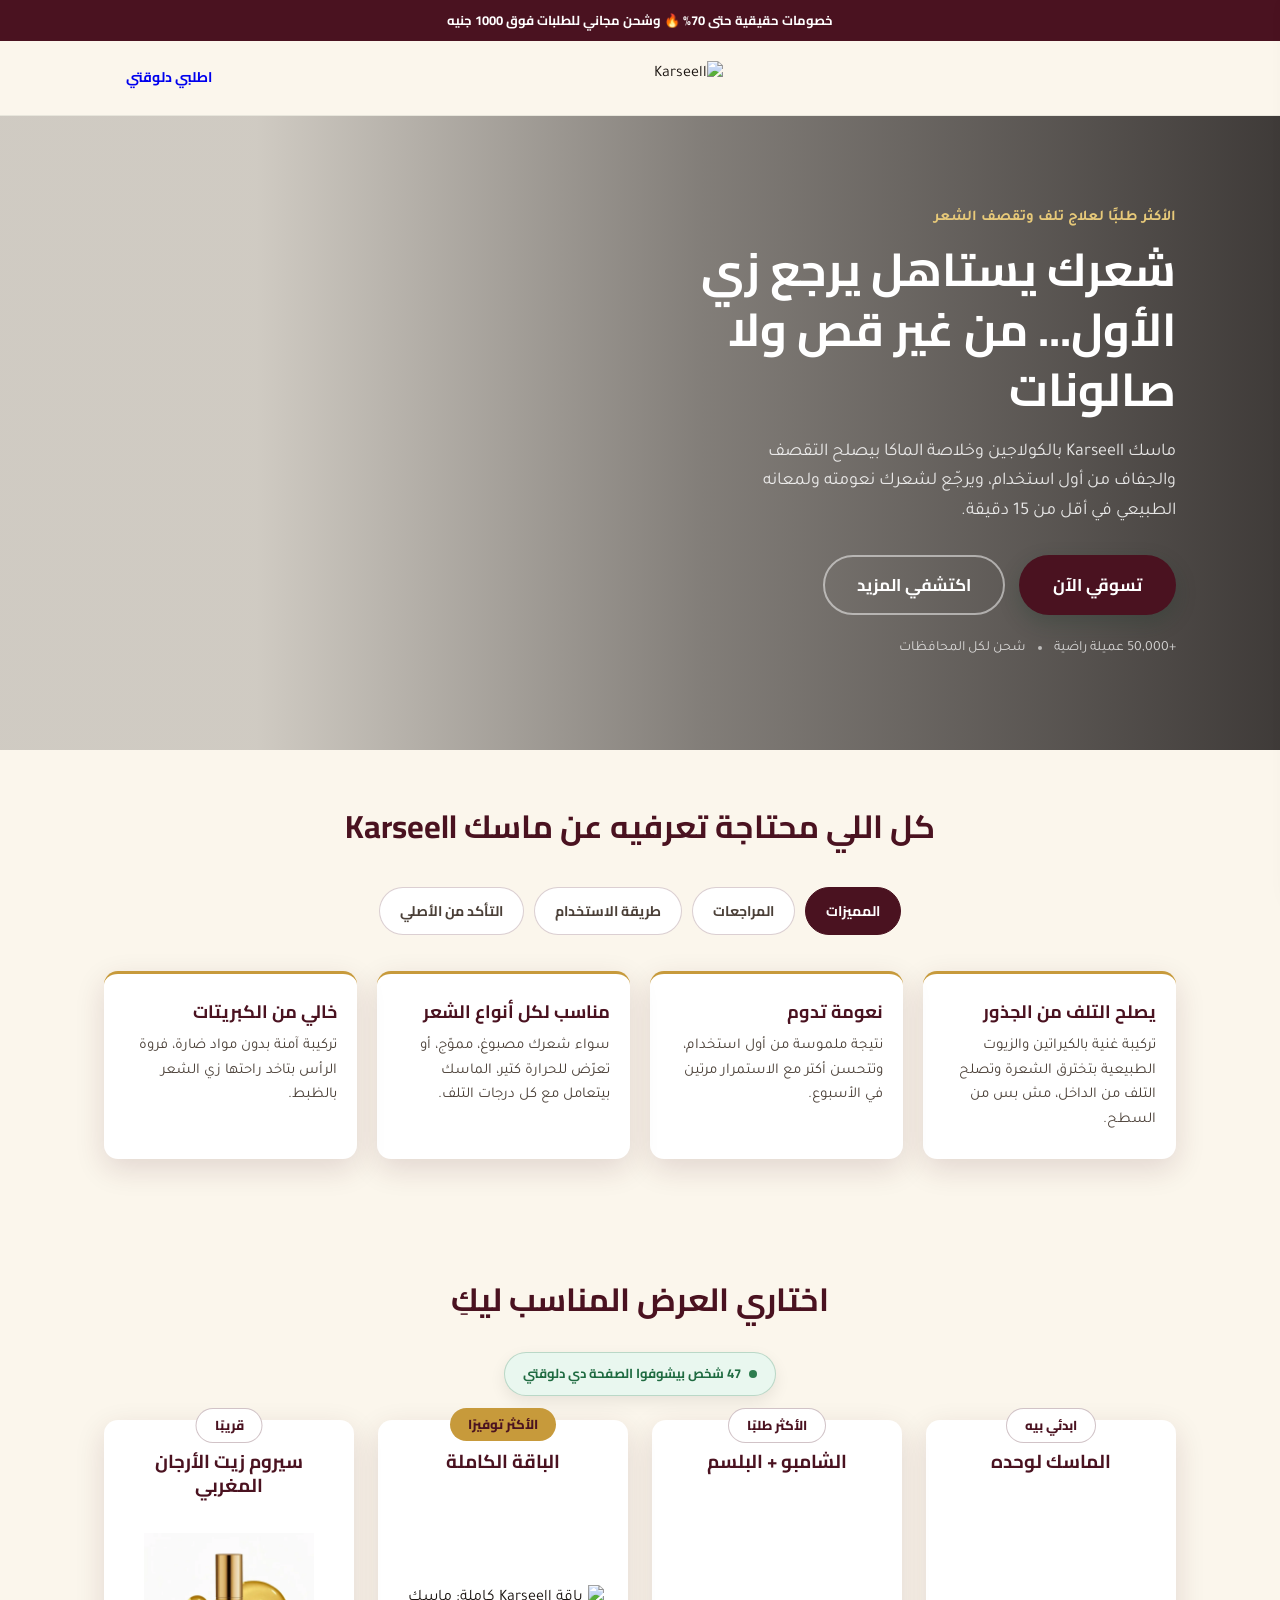
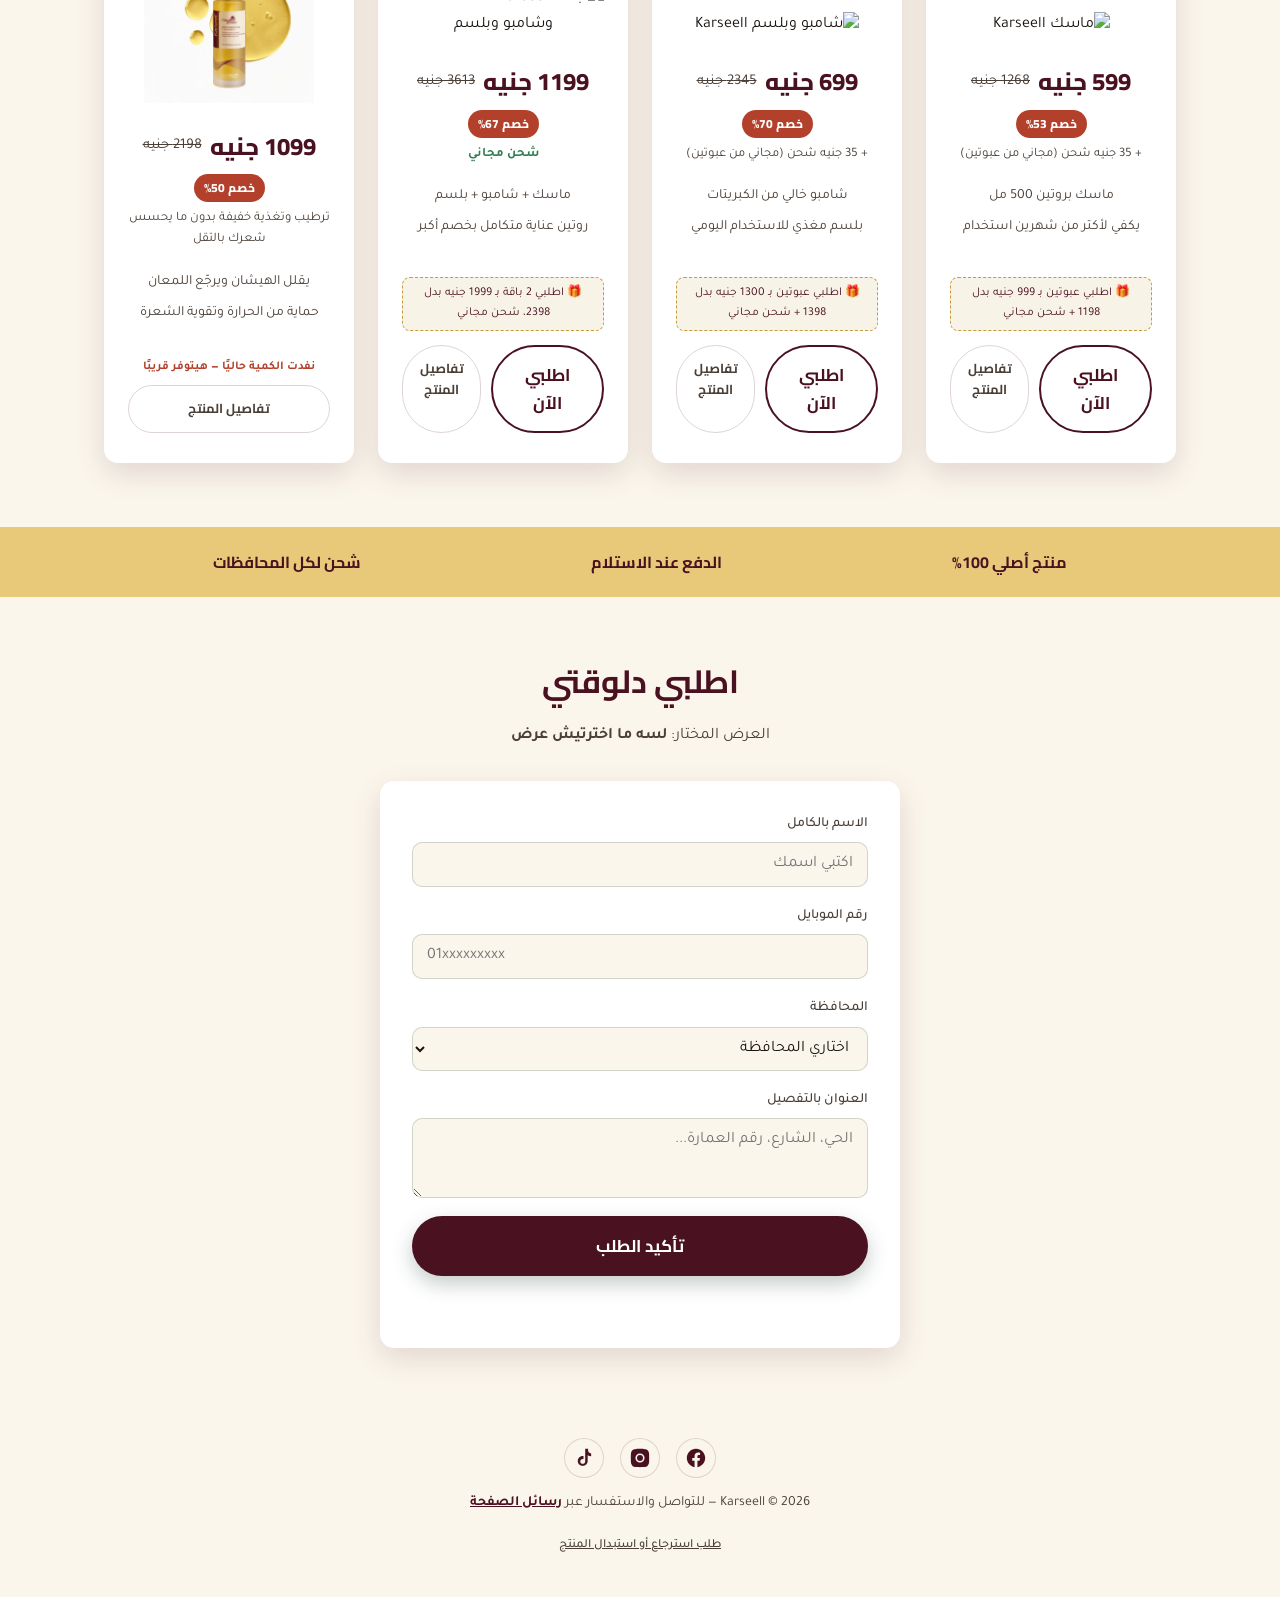
==== commit 162ca2e6: "Add files via upload" ====
--- a/index.html
+++ b/index.html
@@ -117,25 +117,31 @@
 
     <!-- Pane: Reviews -->
     <div id="tab-reviews" class="info-tab-pane">
+      <p class="reviews-eyebrow">آراء العملاء</p>
+      <h3 class="reviews-heading">تجارب حقيقية مع Karseell</h3>
       <div class="review-grid">
-        <div class="review-shot-card">
-          <img src="assets/reviews/review1.webp" alt="رسالة عميلة تؤكد وصول واستلام الطلب" loading="lazy">
-        </div>
-        <div class="review-shot-card">
-          <img src="assets/reviews/review2.webp" alt="رأي عميلة عن نتيجة المنتج على شعرها" loading="lazy">
-        </div>
-        <div class="review-shot-card">
-          <img src="assets/reviews/review3.webp" alt="عميلة تشكر على جودة المنتج والتعامل" loading="lazy">
-        </div>
-        <div class="review-shot-card">
-          <img src="assets/reviews/review4.webp" alt="عميلة تشارك تجربتها مع المنتج" loading="lazy">
-        </div>
-        <div class="review-shot-card">
-          <img src="assets/reviews/review5.webp" alt="تقييم 5 نجوم على فيسبوك" loading="lazy">
-        </div>
-        <div class="review-shot-card">
-          <img src="assets/reviews/review6.webp" alt="تعليقات عملاء حقيقية على المنتج" loading="lazy">
-        </div>
+        <div class="review-card">
+          <p class="review-stars">★★★★★</p>
+          <p class="review-text">الأوردر وصل، شكرًا جدًا، طلع أصلي وحجمه كبير وريحته حلوة أوي، شكرًا للمصداقية.</p>
+          <p class="review-name">Rosha، الجيزة</p>
+          <p class="review-verified">رسالة عميلة حقيقية ✓</p>
+        </div>
+        <div class="review-card">
+          <p class="review-stars">★★★★★</p>
+          <p class="review-text">تحفة بجد، النتيجة بانت معايا من أول مرة.</p>
+          <p class="review-name">كاريزما، المنصورة</p>
+          <p class="review-verified">رسالة عميلة حقيقية ✓</p>
+        </div>
+        <div class="review-card">
+          <p class="review-stars">★★★★★</p>
+          <p class="review-text">شكرًا على الكريم، فرق معايا كتير في شعري، حبيت أشكر الشركة على المنتج، وإن شاء الله مش أول مرة تعاون.</p>
+          <p class="review-name">إسراء خالد، الإسكندرية</p>
+          <p class="review-verified">رسالة عميلة حقيقية ✓</p>
+        </div>
+      </div>
+      <div class="reviews-cta">
+        <p class="reviews-cta-note">كل التقييمات دي رسائل حقيقية من عميلاتنا</p>
+        <a href="https://www.facebook.com/stories/1870958930940400/?source=profile_highlight" target="_blank" rel="noopener" class="btn btn-outline btn-small">شوفي كل التقييمات على فيسبوك</a>
       </div>
     </div>
 
@@ -183,7 +189,10 @@
 <section class="offers" id="offers">
   <div class="wrap">
     <h2 class="section-title">اختاري العرض المناسب ليكِ</h2>
-    <p class="urgency-banner">🔥 <span id="liveViewers">23</span> شخص بيشوفوا الصفحة دي دلوقتي</p>
+    <div class="live-viewer-banner" id="liveViewerBanner">
+      <span class="live-dot"></span>
+      <span><span id="liveViewers">23</span> شخص بيشوفوا الصفحة دي دلوقتي</span>
+    </div>
 
     <div class="offer-slider-wrap">
       <button type="button" class="offer-slider-arrow offer-slider-prev" id="offerPrev" aria-label="العرض السابق">
--- a/style.css
+++ b/style.css
@@ -129,9 +129,17 @@
   display:flex;
   align-items:center;
   justify-content:space-between;
+  flex-wrap: nowrap;
+  gap: 8px;
   padding-top: 14px;
   padding-bottom: 14px;
 }
+.header-inner > .btn{
+  flex-shrink: 0;
+  white-space: nowrap;
+}
+
+#outOfStockMsg{ scroll-margin-top: 90px; }
 .logo-img{
   height: 34px;
   width: auto;
@@ -142,6 +150,8 @@
   display:flex;
   align-items:center;
   gap: 10px;
+  flex-shrink: 0;
+  min-width: 0;
 }
 .home-link{
   display:flex;
@@ -460,8 +470,44 @@
 }
 .review-stars{ color: var(--gold); font-size: 16px; margin-bottom: 10px; letter-spacing: 2px; }
 .review-text{ font-size: 14px; color: var(--ink-soft); margin-bottom: 12px; }
-.review-name{ font-size: 12px; font-weight: 700; color: #2E7D4F; }
+.review-name{ font-size: 13px; font-weight: 700; color: var(--emerald-deep); }
+.review-verified{
+  display:inline-flex;
+  align-items:center;
+  gap: 4px;
+  font-size: 11px;
+  font-weight: 700;
+  color: #2E7D4F;
+  background: rgba(46,125,79,.1);
+  border-radius: 999px;
+  padding: 3px 10px;
+  margin-top: 8px;
+}
 .review-note{ text-align:center; font-size: 12px; color: var(--ink-soft); }
+
+.reviews-eyebrow{
+  text-align:center;
+  color: var(--gold);
+  font-family: var(--font-display);
+  font-weight: 700;
+  font-size: 13px;
+  letter-spacing: .5px;
+  margin: 0 0 6px;
+}
+.reviews-heading{
+  text-align:center;
+  font-size: clamp(20px, 2.6vw, 26px);
+  margin-bottom: 28px;
+}
+.reviews-cta{
+  text-align:center;
+  margin-top: 22px;
+}
+.reviews-cta-note{
+  font-size: 13px;
+  color: var(--ink-soft);
+  margin: 0 0 10px;
+}
 
 .review-shot-card{
   border-radius: var(--radius);
@@ -593,19 +639,7 @@
 }
 .offer-list{ margin-bottom: 22px; flex-grow:1; }
 
-.urgency-banner{
-  text-align:center;
-  font-family: var(--font-display);
-  font-weight: 700;
-  font-size: 14px;
-  color: var(--emerald-deep);
-  background: var(--gold-light);
-  display: inline-block;
-  padding: 8px 18px;
-  border-radius: 999px;
-  margin: -8px auto 30px;
-}
-.offers .wrap > .urgency-banner{ display: block; width: fit-content; }
+.offers .wrap > .live-viewer-banner{ margin-top: -8px; }
 
 .stock-left{
   font-size: 12px;
@@ -930,6 +964,42 @@
   margin:0;
 }
 
+/* ============ Live-viewer banner (inline, top of product pages / homepage offers) ============ */
+.live-viewer-banner{
+  display:flex;
+  align-items:center;
+  justify-content:center;
+  gap: 8px;
+  width: fit-content;
+  margin: 0 auto 24px;
+  background: #E9F7EF;
+  color: #1F6B41;
+  border: 1px solid rgba(46,125,79,.25);
+  border-radius: 999px;
+  padding: 10px 18px;
+  font-family: var(--font-display);
+  font-weight: 700;
+  font-size: 13px;
+  box-shadow: 0 6px 16px rgba(0,0,0,.08);
+  animation: liveWidgetIn .4s ease;
+}
+.live-dot{
+  width: 8px;
+  height: 8px;
+  border-radius: 50%;
+  background: #2E7D4F;
+  flex-shrink: 0;
+  animation: liveDotPulse 1.8s ease-in-out infinite;
+}
+@keyframes liveDotPulse{
+  0%, 100%{ box-shadow: 0 0 0 0 rgba(46,125,79,.5); }
+  50%{ box-shadow: 0 0 0 6px rgba(46,125,79,0); }
+}
+@keyframes liveWidgetIn{
+  from{ opacity: 0; transform: translateY(8px); }
+  to{ opacity: 1; transform: none; }
+}
+
 /* ============ Focus visibility ============ */
 a:focus-visible, button:focus-visible, input:focus-visible, select:focus-visible, textarea:focus-visible{
   outline: 2px solid var(--gold);
@@ -940,6 +1010,8 @@
 @media (prefers-reduced-motion: reduce){
   html{ scroll-behavior:auto; }
   .btn{ transition:none; }
+  .mobile-sticky-cta .btn{ animation: none; }
+  .live-dot{ animation: none; }
 }
 
 /* ============ Responsive ============ */
@@ -954,9 +1026,6 @@
 @keyframes stickyCtaGlow{
   0%, 100%{ box-shadow: 0 10px 26px rgba(74,18,32,.38), 0 0 0 0 rgba(199,154,59,.5); }
   50%{ box-shadow: 0 10px 26px rgba(74,18,32,.38), 0 0 0 9px rgba(199,154,59,0); }
-}
-@media (prefers-reduced-motion: reduce){
-  .mobile-sticky-cta .btn{ animation: none; }
 }
 
 @media (max-width: 860px){
@@ -1047,6 +1116,8 @@
   .order-form{ padding: 22px; }
   .discount-code-row{ flex-direction: column; }
   .coupon-input-group{ flex-direction: column; }
+  .home-link span{ display:none; }
+  .home-link{ gap:0; }
 
   /* ---- smaller type & spacing overall on phones ---- */
   body{ font-size: 13px; }
@@ -1087,6 +1158,8 @@
   .offer-slider-prev{ right: -2px; }
   .offer-slider-next{ left: -2px; }
 
+  .live-viewer-banner{ font-size: 11.5px; padding: 8px 14px; }
+
   .trust-inner{ font-size: 12px; gap: 8px; }
 
   .order{ padding: 40px 0; }
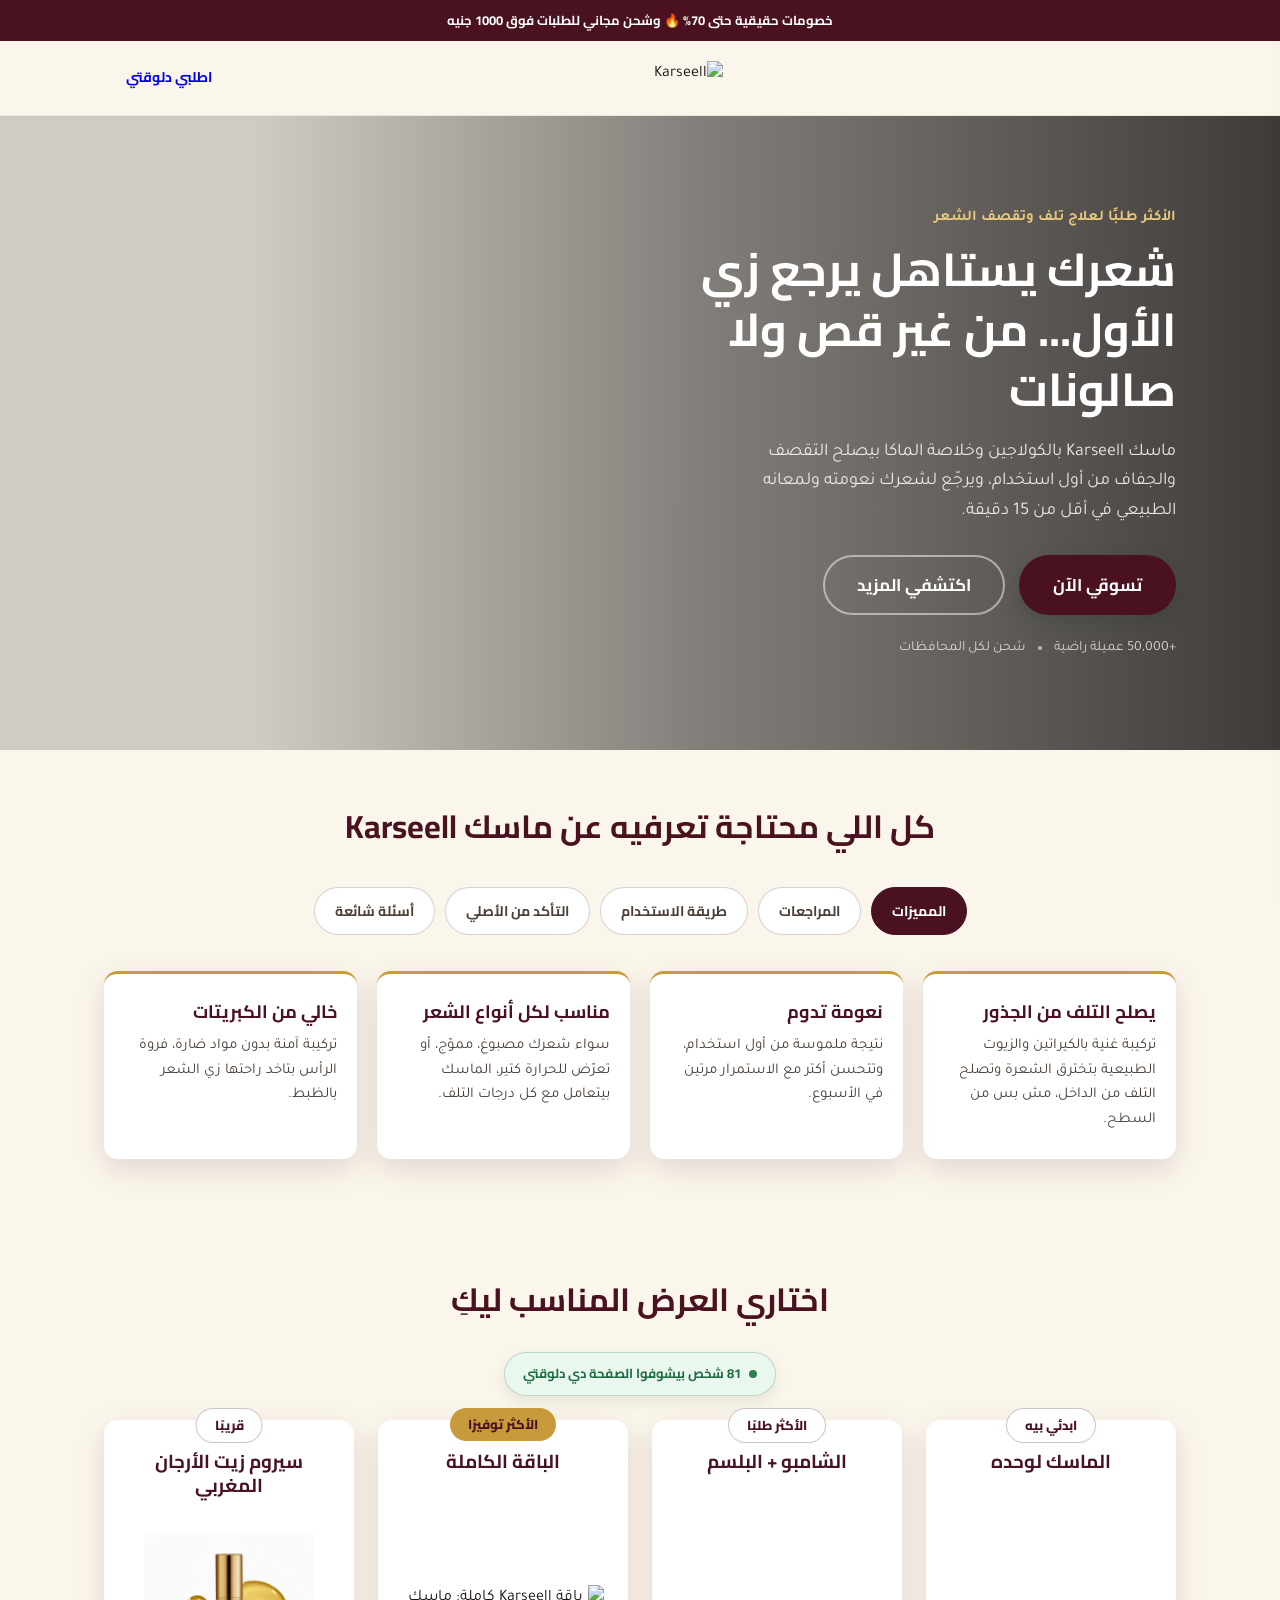
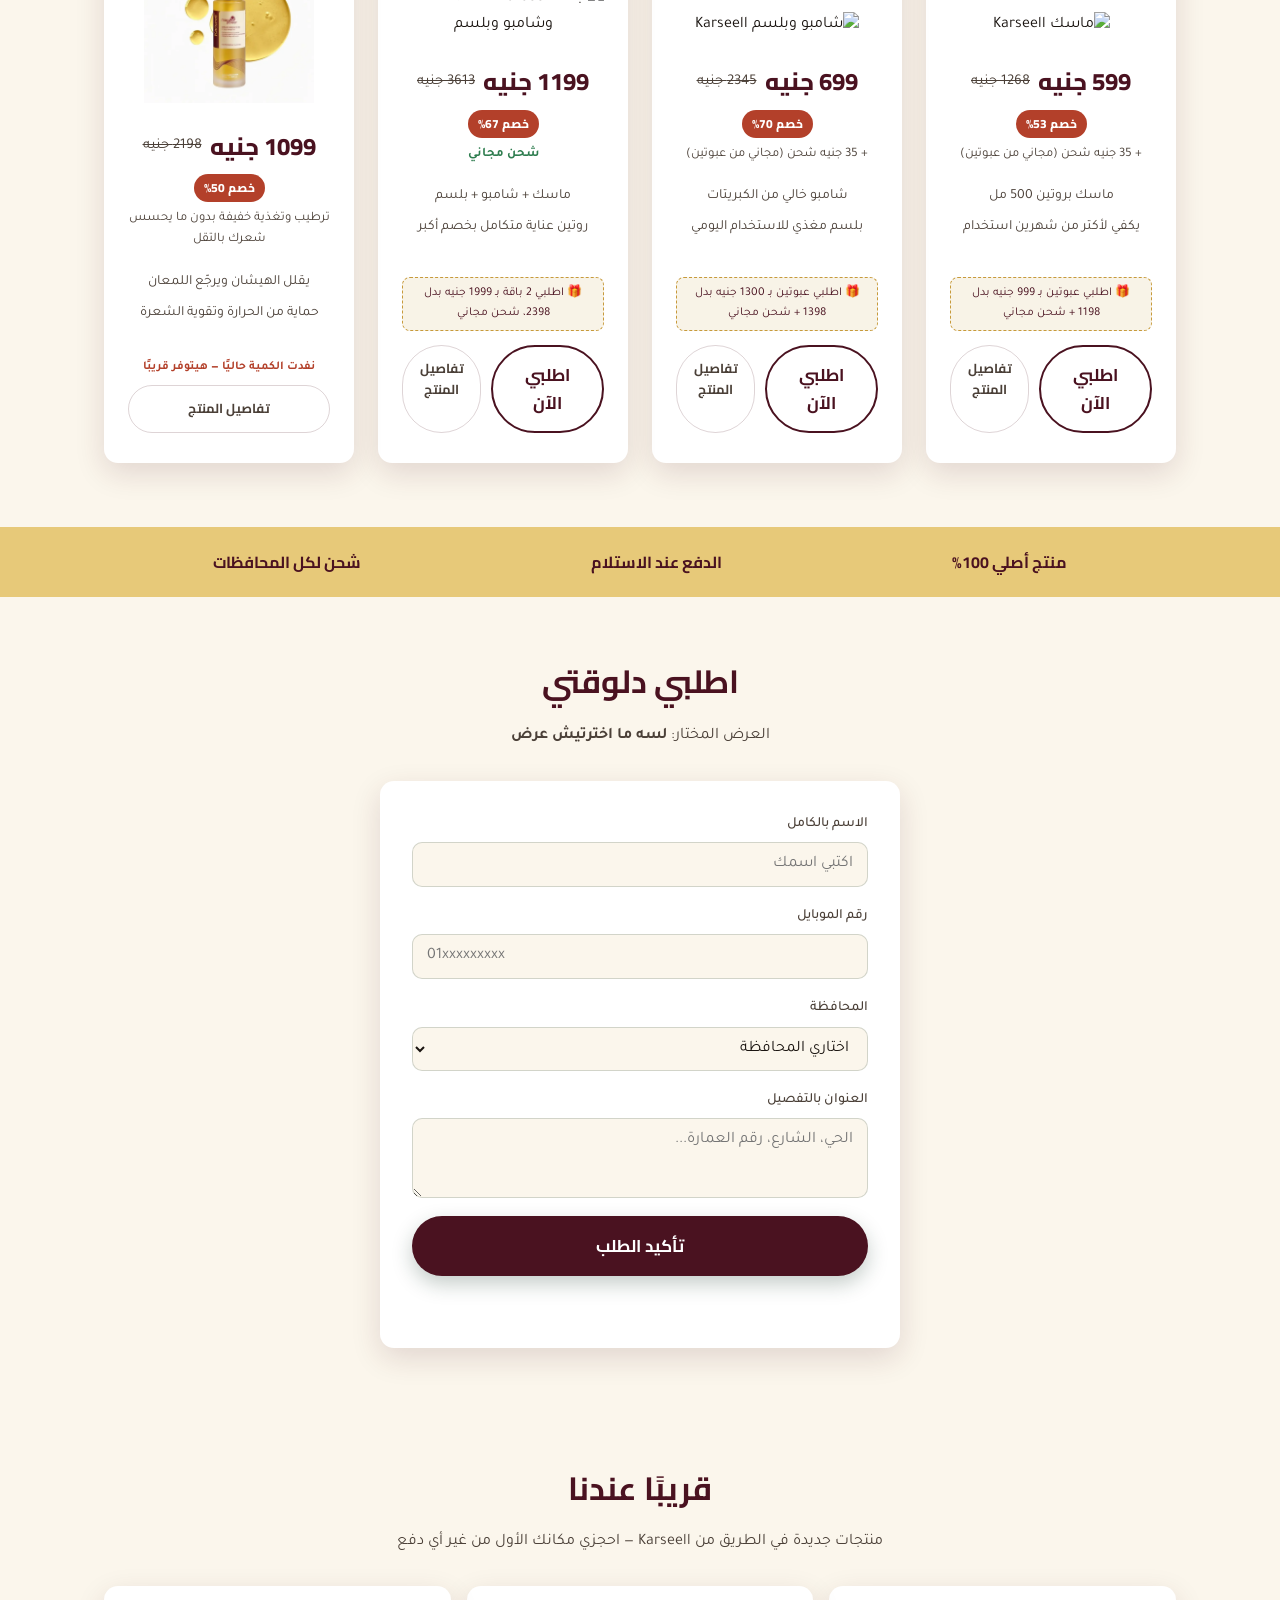
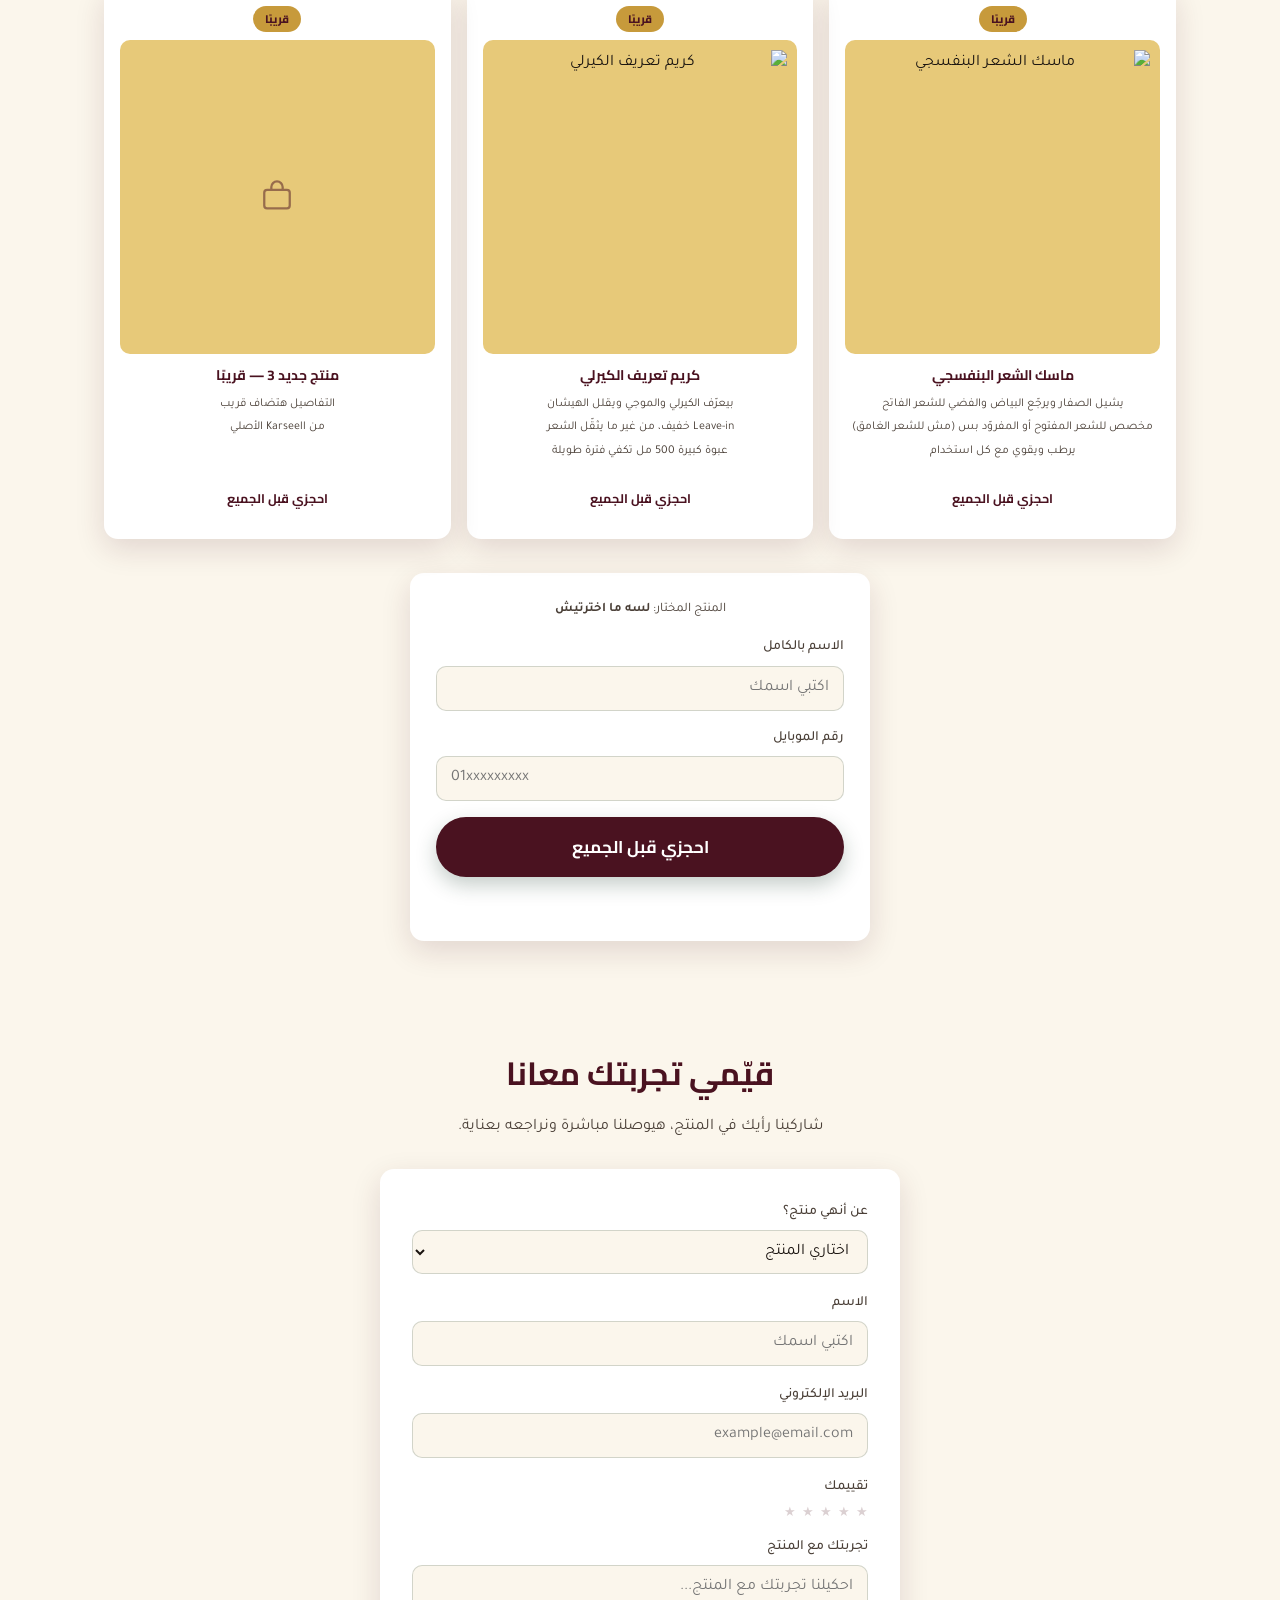
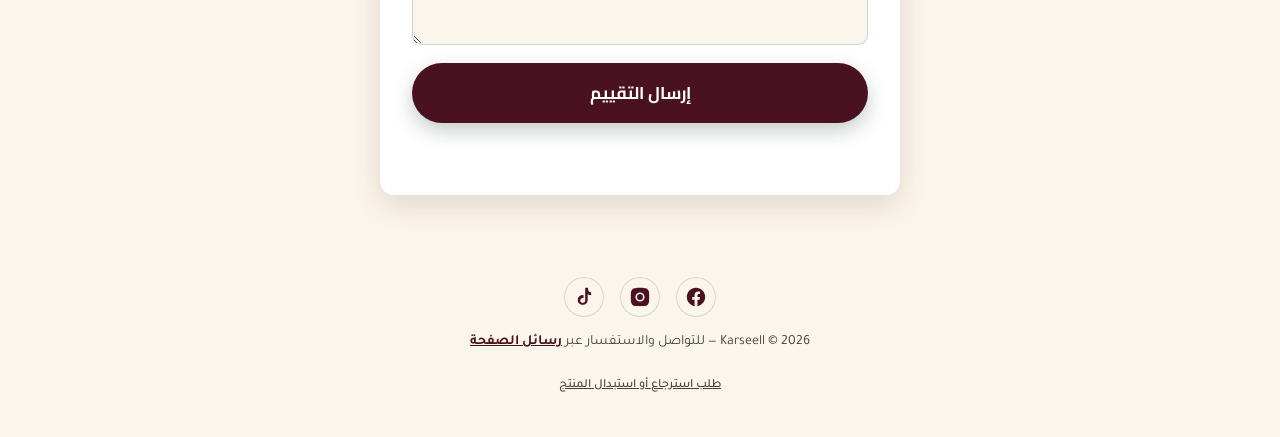
==== commit a6c3fc5a: "Add files via upload" ====
--- a/index.html
+++ b/index.html
@@ -91,6 +91,7 @@
       <button type="button" class="info-tab-btn" data-info-tab="reviews">المراجعات</button>
       <button type="button" class="info-tab-btn" data-info-tab="howto">طريقة الاستخدام</button>
       <button type="button" class="info-tab-btn" data-info-tab="verify">التأكد من الأصلي</button>
+      <button type="button" class="info-tab-btn" data-info-tab="faq">أسئلة شائعة</button>
     </nav>
 
     <!-- Pane: Benefits -->
@@ -180,6 +181,36 @@
           <h3>جودة الطباعة والخامة</h3>
           <p>خط الطباعة واضح وحاد بدون بهتان، والعبوة نفسها متينة وغير هشة.</p>
         </div>
+      </div>
+    </div>
+
+    <!-- Pane: FAQ -->
+    <div id="tab-faq" class="info-tab-pane">
+      <div class="faq-list">
+        <details class="faq-item">
+          <summary>إيه طريقة الدفع؟</summary>
+          <p>الدفع عند الاستلام (Cash on Delivery) متاح لكل المحافظات، من غير أي دفع مقدّم.</p>
+        </details>
+        <details class="faq-item">
+          <summary>هيوصل امتى؟</summary>
+          <p>الاستلام عادةً خلال 3 إلى 5 أيام عمل من تأكيد الطلب، حسب المحافظة.</p>
+        </details>
+        <details class="faq-item">
+          <summary>إزاي أتأكد إن المنتج أصلي؟</summary>
+          <p>شوفي تبويب "التأكد من الأصلي" فوق — فيه صور حقيقية لشعار Karseell المحفور والباركود الرسمي على العبوة.</p>
+        </details>
+        <details class="faq-item">
+          <summary>فيه خصم على الطلبات الكبيرة؟</summary>
+          <p>أيوه، لو طلبتِ عبوتين من نفس العرض بيتفعّل سعر خاص أقل، والباقة الكاملة أصلًا بتيجي بأكبر خصم وشحن مجاني.</p>
+        </details>
+        <details class="faq-item">
+          <summary>أقدر أسترجع أو أستبدل المنتج؟</summary>
+          <p>أيوه، تقدري تقدّمي طلب استرجاع أو استبدال من <a href="https://www.jawdaonline.com/egy-request" target="_blank" rel="noopener">الرابط ده</a>.</p>
+        </details>
+        <details class="faq-item">
+          <summary>الشحن مجاني ولا له مصاريف؟</summary>
+          <p>الشحن مجاني للطلبات اللي توصل قيمتها 1000 جنيه أو أكتر (زي الباقة الكاملة أو عرض العبوتين)، وغير كده مصاريف الشحن 35 جنيه بس.</p>
+        </details>
       </div>
     </div>
   </div>
@@ -400,6 +431,87 @@
   </div>
 </section>
 
+<!-- Coming Soon: pre-order teaser for upcoming products -->
+<section class="soon-section" id="soon">
+  <div class="wrap">
+    <h2 class="section-title">قريبًا عندنا</h2>
+    <p class="soon-sub">منتجات جديدة في الطريق من Karseell — احجزي مكانك الأول من غير أي دفع</p>
+
+    <div class="soon-slider-wrap">
+      <button type="button" class="offer-slider-arrow soon-slider-prev" id="soonPrev" aria-label="المنتج السابق">
+        <svg viewBox="0 0 24 24" width="20" height="20" fill="none" stroke="currentColor" stroke-width="2.4" stroke-linecap="round" stroke-linejoin="round"><path d="M15 6l-6 6 6 6"/></svg>
+      </button>
+
+      <div class="soon-grid" id="soonGrid"></div>
+
+      <button type="button" class="offer-slider-arrow soon-slider-next" id="soonNext" aria-label="المنتج التالي">
+        <svg viewBox="0 0 24 24" width="20" height="20" fill="none" stroke="currentColor" stroke-width="2.4" stroke-linecap="round" stroke-linejoin="round"><path d="M9 6l6 6-6 6"/></svg>
+      </button>
+    </div>
+
+    <form id="preorderForm" class="preorder-form" novalidate>
+      <input type="hidden" id="soonProductField" name="soonProduct" value="">
+      <p class="preorder-sub">المنتج المختار: <strong id="selectedSoonLabel">لسه ما اخترتيش</strong></p>
+      <label>
+        الاسم بالكامل
+        <input type="text" name="name" required placeholder="اكتبي اسمك">
+      </label>
+      <label>
+        رقم الموبايل
+        <input type="tel" name="phone" required pattern="^01[0-9]{9}$" placeholder="01xxxxxxxxx">
+      </label>
+      <button type="submit" class="btn btn-primary btn-full">احجزي قبل الجميع</button>
+      <p id="preorderFormMessage" class="form-message" role="status" aria-live="polite"></p>
+    </form>
+  </div>
+</section>
+
+<!-- Review submission (moderated — not published automatically) -->
+<section class="review-submit">
+  <div class="wrap">
+    <h2 class="section-title">قيّمي تجربتك معانا</h2>
+    <p class="review-submit-note">شاركينا رأيك في المنتج، هيوصلنا مباشرة ونراجعه بعناية.</p>
+
+    <form id="reviewForm" class="review-form" novalidate>
+      <label>
+        عن أنهي منتج؟
+        <select name="reviewProduct" required>
+          <option value="" disabled selected>اختاري المنتج</option>
+          <option value="mask">الماسك لوحده</option>
+          <option value="duo">الشامبو + البلسم</option>
+          <option value="full">الباقة الكاملة</option>
+          <option value="serum">سيروم زيت الأرجان</option>
+          <option value="general">تعليق عام على الصفحة</option>
+        </select>
+      </label>
+      <label>
+        الاسم
+        <input type="text" name="reviewerName" required placeholder="اكتبي اسمك">
+      </label>
+      <label>
+        البريد الإلكتروني
+        <input type="email" name="reviewerEmail" required placeholder="example@email.com">
+      </label>
+      <label>
+        تقييمك
+        <div class="star-rating" id="starRating">
+          <button type="button" class="star-btn" data-star="1" aria-label="نجمة واحدة">★</button>
+          <button type="button" class="star-btn" data-star="2" aria-label="نجمتين">★</button>
+          <button type="button" class="star-btn" data-star="3" aria-label="3 نجوم">★</button>
+          <button type="button" class="star-btn" data-star="4" aria-label="4 نجوم">★</button>
+          <button type="button" class="star-btn" data-star="5" aria-label="5 نجوم">★</button>
+        </div>
+      </label>
+      <label>
+        تجربتك مع المنتج
+        <textarea name="reviewText" required placeholder="احكيلنا تجربتك مع المنتج..."></textarea>
+      </label>
+      <button type="submit" class="btn btn-primary btn-full">إرسال التقييم</button>
+      <p id="reviewFormMessage" class="form-message" role="status" aria-live="polite"></p>
+    </form>
+  </div>
+</section>
+
 <!-- Footer -->
 <footer class="site-footer">
   <div class="wrap">
--- a/style.css
+++ b/style.css
@@ -509,6 +509,104 @@
   margin: 0 0 10px;
 }
 
+/* ============ FAQ accordion (shared: homepage tab + product pages) ============ */
+.faq-list{
+  max-width: 720px;
+  margin: 0 auto;
+  display:flex;
+  flex-direction:column;
+  gap: 10px;
+}
+.faq-item{
+  background: var(--white);
+  border: 1.5px solid rgba(74,18,32,.1);
+  border-radius: 12px;
+  padding: 4px 18px;
+  box-shadow: var(--shadow);
+}
+.faq-item summary{
+  cursor: pointer;
+  padding: 14px 0;
+  font-family: var(--font-display);
+  font-weight: 700;
+  font-size: 15px;
+  color: var(--emerald-deep);
+  list-style: none;
+  display:flex;
+  justify-content:space-between;
+  align-items:center;
+  gap: 10px;
+}
+.faq-item summary::-webkit-details-marker{ display:none; }
+.faq-item summary::after{
+  content: '+';
+  font-size: 20px;
+  color: var(--gold);
+  flex-shrink: 0;
+  transition: transform .2s ease;
+}
+.faq-item[open] summary::after{ transform: rotate(45deg); }
+.faq-item p{
+  margin: 0 0 16px;
+  font-size: 14px;
+  color: var(--ink-soft);
+}
+
+/* ============ Review submission form (shared: homepage + product pages) ============ */
+.review-submit{ padding: 56px 0; background: var(--ivory); }
+.review-submit-note{
+  text-align:center;
+  color: var(--ink-soft);
+  margin-top: -20px;
+  margin-bottom: 28px;
+}
+.review-form{
+  max-width: 520px;
+  margin: 0 auto;
+  display:flex;
+  flex-direction:column;
+  gap: 18px;
+  background: var(--white);
+  padding: 32px;
+  border-radius: var(--radius, 14px);
+  box-shadow: var(--shadow);
+}
+.review-form label{
+  display:flex;
+  flex-direction:column;
+  gap: 6px;
+  font-size: 14px;
+  color: var(--ink-soft);
+  font-weight: 500;
+}
+.review-form input,
+.review-form select,
+.review-form textarea{
+  font-family: var(--font-body);
+  font-size: 16px;
+  padding: 12px 14px;
+  border-radius: 10px;
+  border: 1.5px solid rgba(22,56,40,.18);
+  background: var(--ivory);
+  color: var(--ink);
+}
+.review-form textarea{ resize: vertical; min-height: 80px; }
+.star-rating{
+  display:flex;
+  gap: 6px;
+  font-size: 28px;
+}
+.star-btn{
+  background: none;
+  border: none;
+  cursor: pointer;
+  color: rgba(74,18,32,.2);
+  padding: 0;
+  line-height: 1;
+  transition: color .15s ease;
+}
+.star-btn.is-active{ color: var(--gold); }
+
 .review-shot-card{
   border-radius: var(--radius);
   overflow: hidden;
@@ -851,6 +949,113 @@
 }
 .coupon-message.success{ color:#2E7D4F; font-weight:700; }
 .coupon-message.error{ color:#B3402A; font-weight:700; }
+
+/* ============ Coming Soon / pre-order ============ */
+.soon-section{ padding: 56px 0; }
+.soon-sub{
+  text-align:center;
+  color: var(--ink-soft);
+  margin-top: -20px;
+  margin-bottom: 30px;
+}
+.soon-slider-wrap{ position: relative; }
+.soon-grid{
+  display:grid;
+  grid-template-columns: repeat(auto-fit, minmax(170px, 1fr));
+  gap: 16px;
+}
+.soon-slider-prev{ right: -6px; }
+.soon-slider-next{ left: -6px; }
+
+.soon-card{
+  background: var(--white);
+  border-radius: var(--radius, 14px);
+  box-shadow: var(--shadow);
+  padding: 18px 14px;
+  text-align:center;
+  display:flex;
+  flex-direction:column;
+  border: 2px solid transparent;
+  transition: border-color .2s ease;
+}
+.soon-card.selected{ border-color: var(--gold); }
+.soon-card-visual{
+  width: 100%;
+  aspect-ratio: 1 / 1;
+  border-radius: 10px;
+  overflow: hidden;
+  margin-bottom: 12px;
+  background: var(--gold-light);
+  display:flex;
+  align-items:center;
+  justify-content:center;
+}
+.soon-card-visual img{ width:100%; height:100%; object-fit: contain; padding: 10px; }
+.soon-card-visual .soon-placeholder-icon{ color: var(--emerald-deep); opacity: .5; }
+.soon-badge{
+  display:inline-block;
+  align-self:center;
+  background: var(--gold);
+  color: var(--emerald-deep);
+  font-family: var(--font-display);
+  font-weight: 800;
+  font-size: 11px;
+  padding: 4px 12px;
+  border-radius: 999px;
+  margin-bottom: 8px;
+}
+.soon-card h3{
+  font-size: 14px;
+  margin-bottom: 8px;
+}
+.soon-card ul{
+  margin-bottom: 14px;
+  flex-grow: 1;
+}
+.soon-card ul li{
+  font-size: 12px;
+  color: var(--ink-soft);
+  padding: 2px 0;
+}
+.soon-card .btn{
+  font-size: 12.5px;
+  padding: 9px 14px;
+}
+
+.preorder-form{
+  max-width: 460px;
+  margin: 34px auto 0;
+  display:flex;
+  flex-direction:column;
+  gap: 16px;
+  background: var(--white);
+  padding: 26px;
+  border-radius: var(--radius, 14px);
+  box-shadow: var(--shadow);
+}
+.preorder-sub{
+  text-align:center;
+  font-size: 13px;
+  color: var(--ink-soft);
+  margin: 0;
+}
+.preorder-form label{
+  display:flex;
+  flex-direction:column;
+  gap: 6px;
+  font-size: 14px;
+  color: var(--ink-soft);
+  font-weight: 500;
+}
+.preorder-form input{
+  font-family: var(--font-body);
+  font-size: 16px;
+  padding: 12px 14px;
+  border-radius: 10px;
+  border: 1.5px solid rgba(22,56,40,.18);
+  background: var(--ivory);
+  color: var(--ink);
+}
 
 /* ============ Footer ============ */
 .site-footer{
@@ -1070,6 +1275,22 @@
   .offer-grid::-webkit-scrollbar{ display: none; }
   .offer-card{ scroll-snap-align: center; }
   .offer-card.selected{ transform:none; }
+
+  /* ---- Coming Soon cards: same slider treatment, smaller cards ---- */
+  .soon-grid{
+    grid-auto-flow: column;
+    grid-auto-columns: 44%;
+    grid-template-columns: none;
+    overflow-x: auto;
+    scroll-snap-type: x mandatory;
+    -webkit-overflow-scrolling: touch;
+    scrollbar-width: none;
+    padding-bottom: 8px;
+    margin: 0 -24px;
+    padding-inline: 24px;
+  }
+  .soon-grid::-webkit-scrollbar{ display: none; }
+  .soon-card{ scroll-snap-align: center; }
 
   .offer-slider-arrow{
     display: flex;
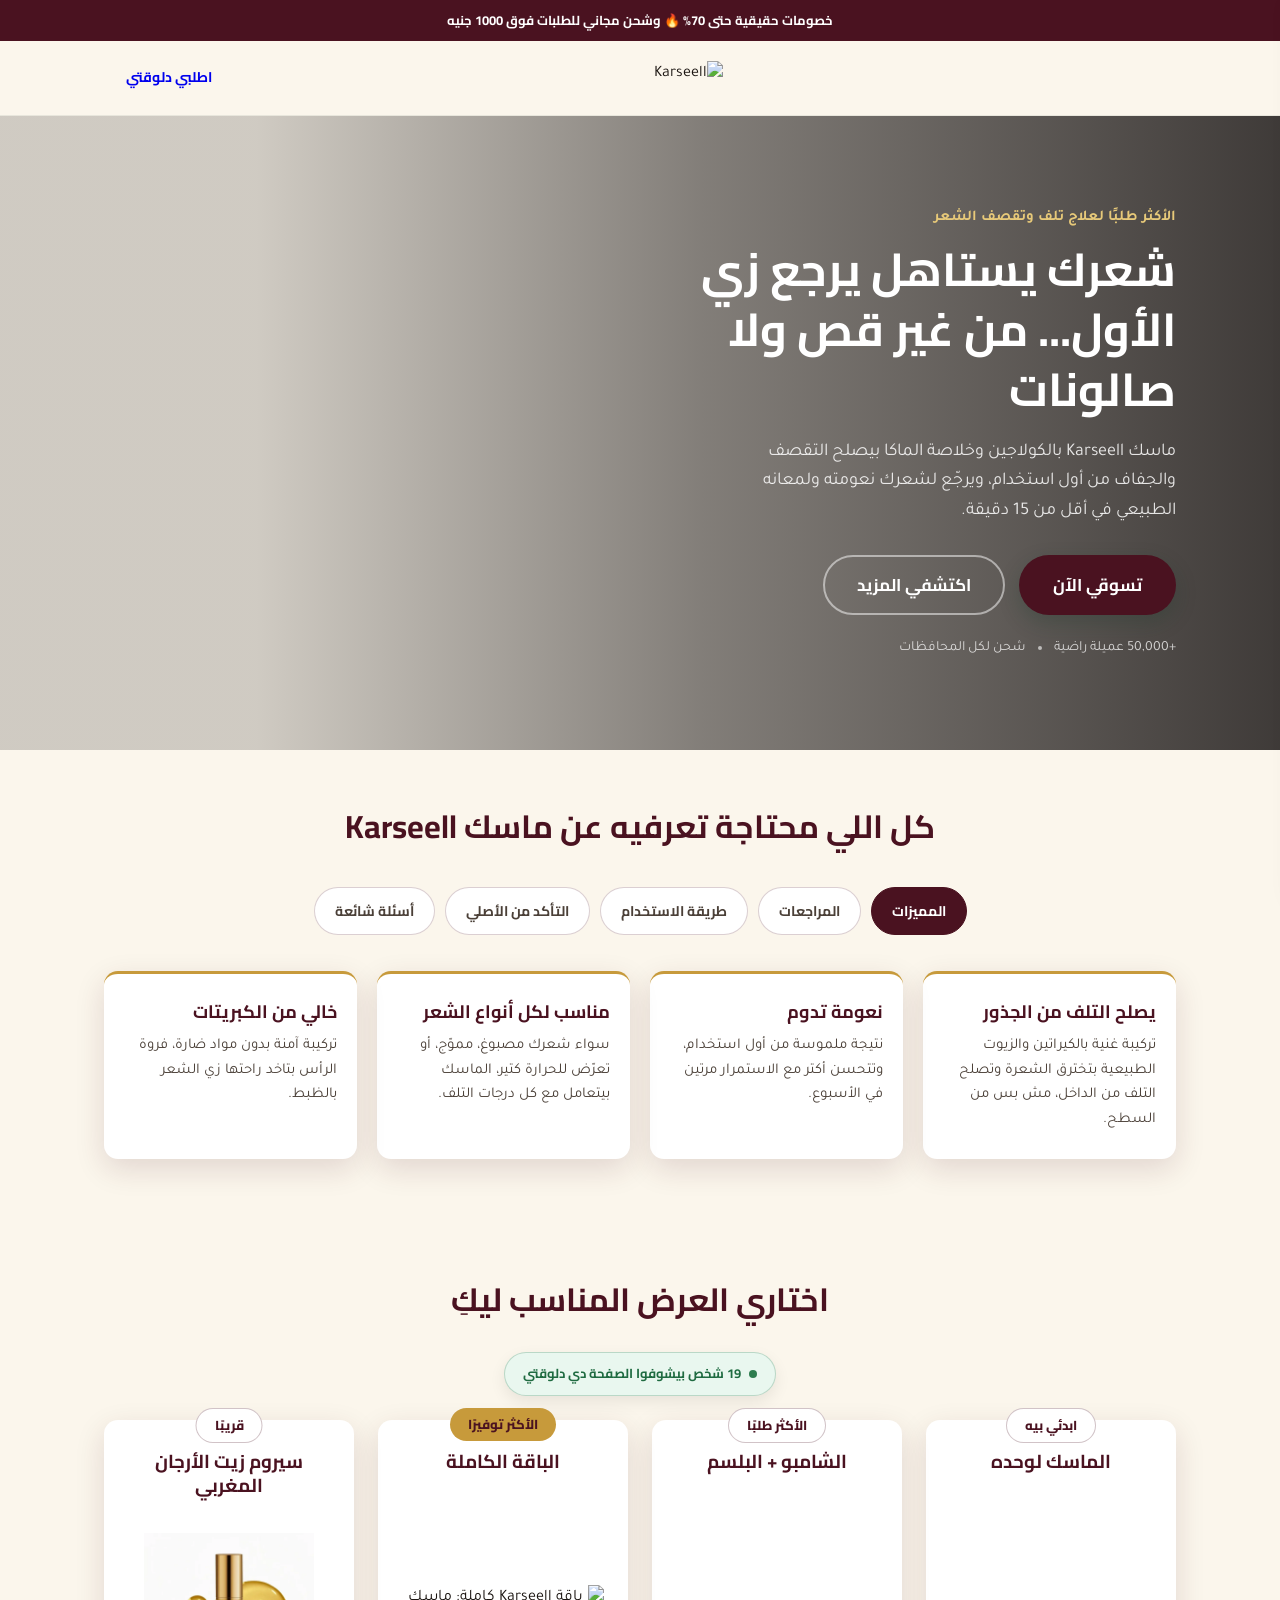
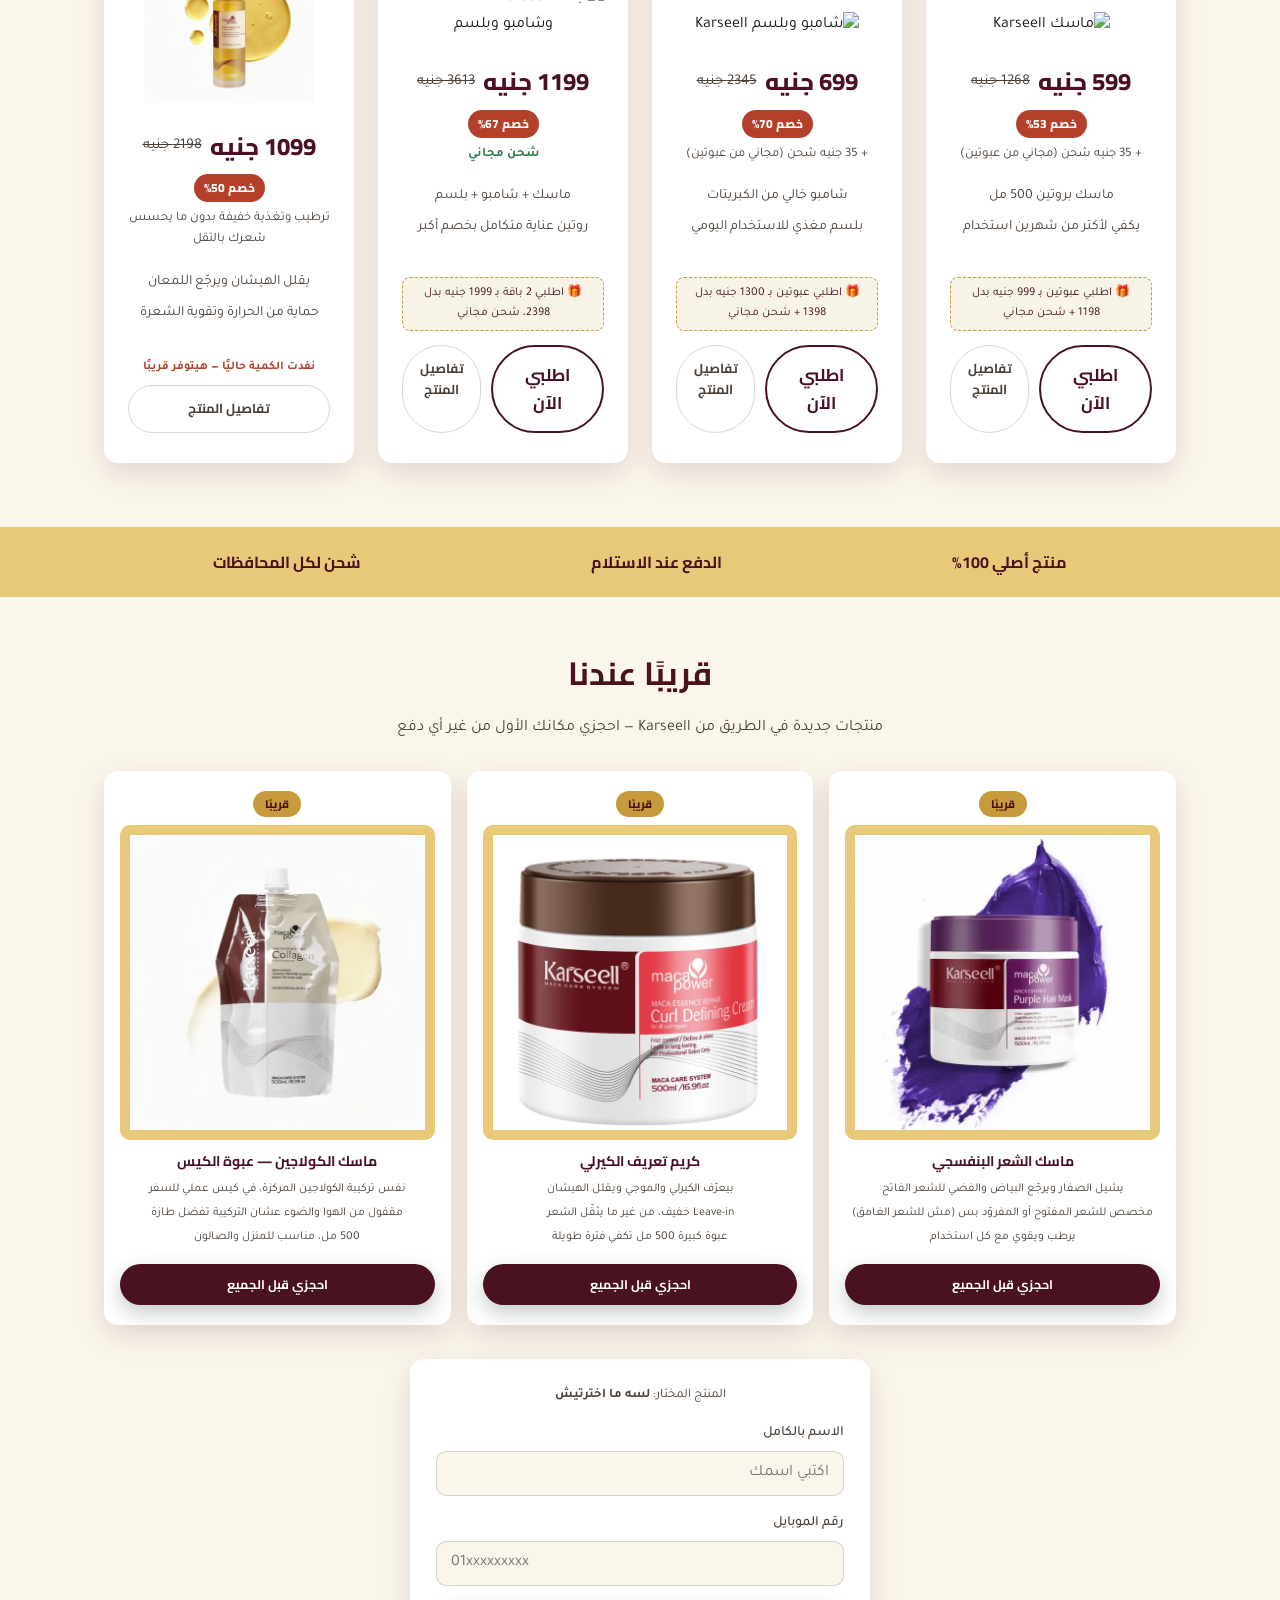
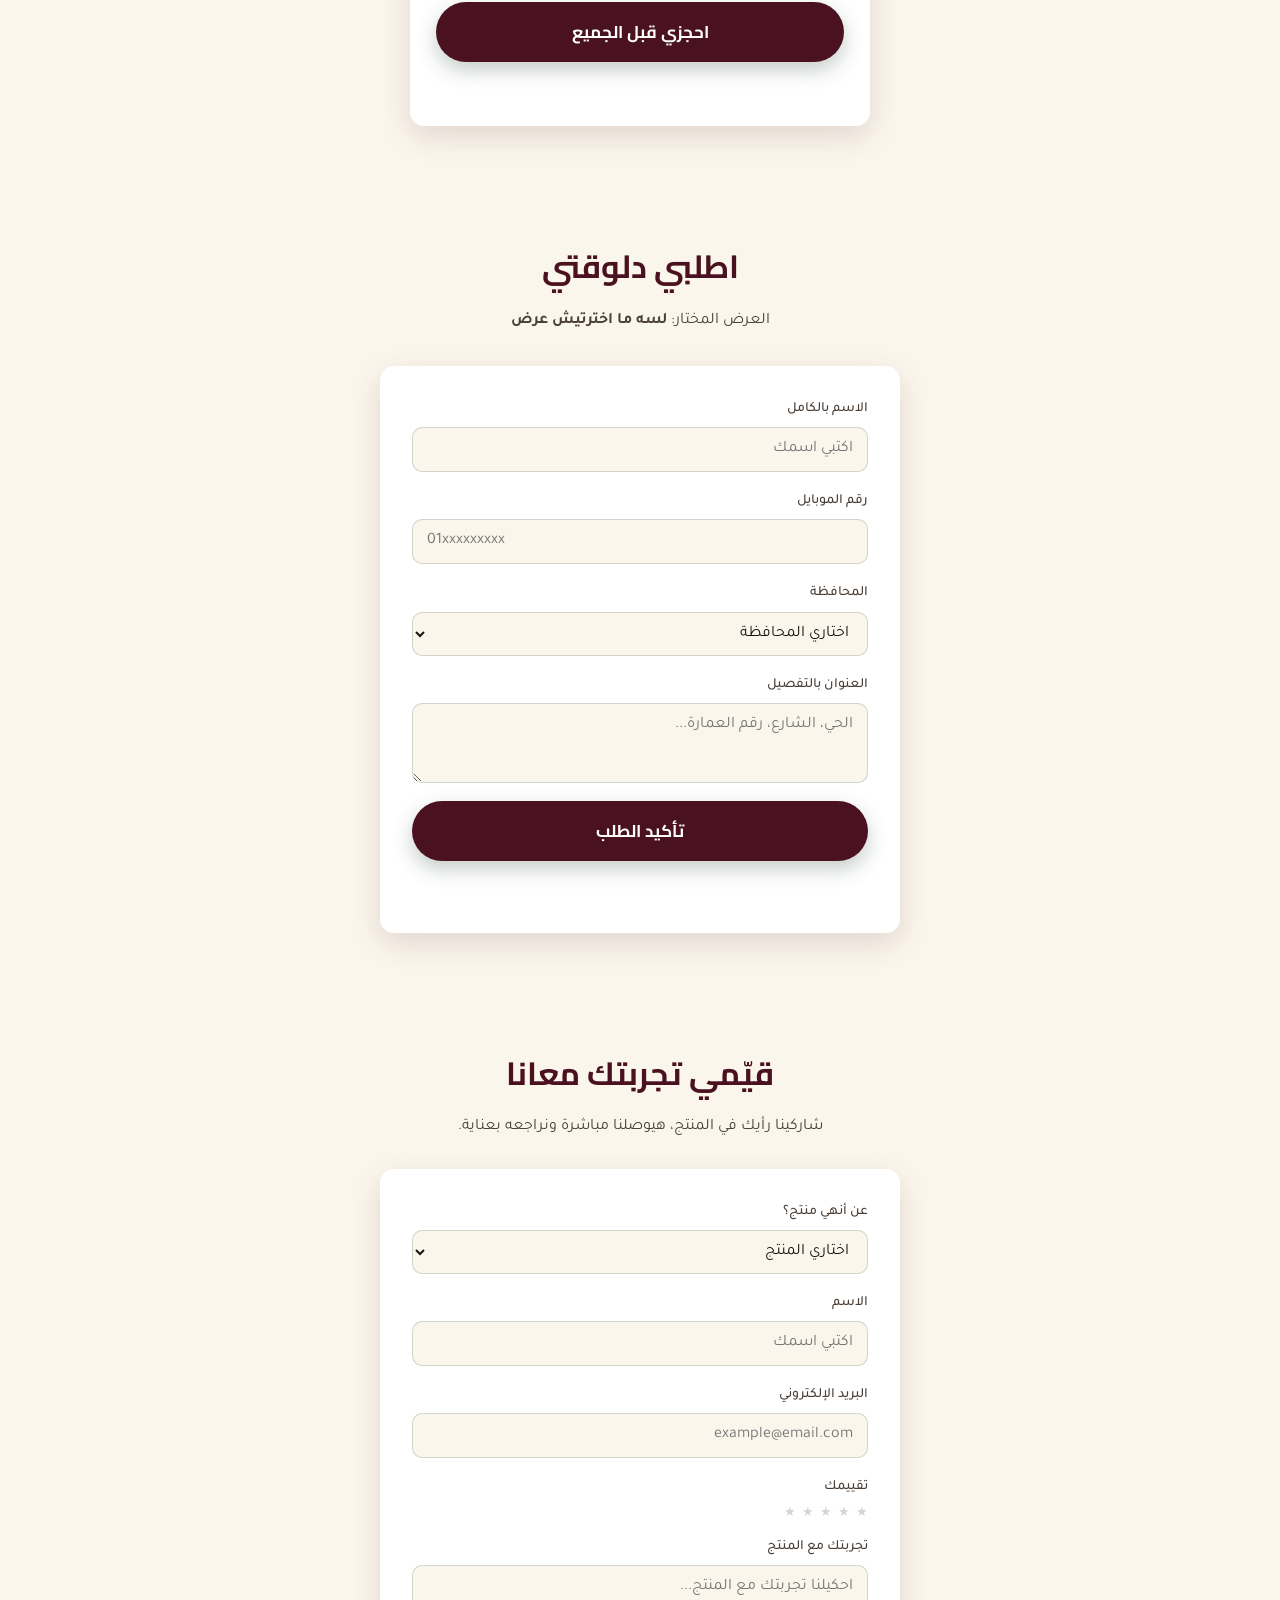
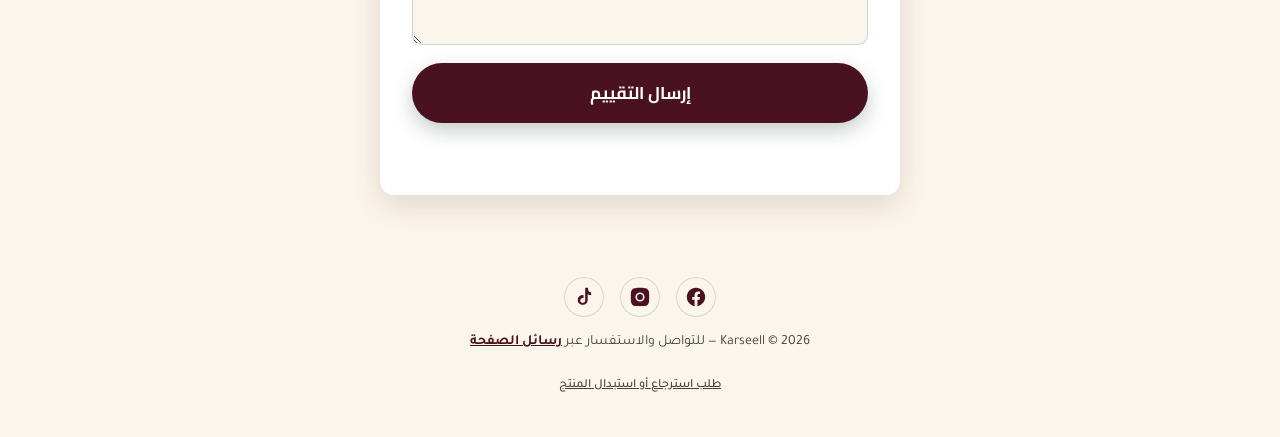
==== commit 44cf2899: "Add files via upload" ====
--- a/index.html
+++ b/index.html
@@ -325,6 +325,41 @@
   </div>
 </section>
 
+<!-- Coming Soon: pre-order teaser for upcoming products -->
+<section class="soon-section" id="soon">
+  <div class="wrap">
+    <h2 class="section-title">قريبًا عندنا</h2>
+    <p class="soon-sub">منتجات جديدة في الطريق من Karseell — احجزي مكانك الأول من غير أي دفع</p>
+
+    <div class="soon-slider-wrap">
+      <button type="button" class="offer-slider-arrow soon-slider-prev" id="soonPrev" aria-label="المنتج السابق">
+        <svg viewBox="0 0 24 24" width="20" height="20" fill="none" stroke="currentColor" stroke-width="2.4" stroke-linecap="round" stroke-linejoin="round"><path d="M15 6l-6 6 6 6"/></svg>
+      </button>
+
+      <div class="soon-grid" id="soonGrid"></div>
+
+      <button type="button" class="offer-slider-arrow soon-slider-next" id="soonNext" aria-label="المنتج التالي">
+        <svg viewBox="0 0 24 24" width="20" height="20" fill="none" stroke="currentColor" stroke-width="2.4" stroke-linecap="round" stroke-linejoin="round"><path d="M9 6l6 6-6 6"/></svg>
+      </button>
+    </div>
+
+    <form id="preorderForm" class="preorder-form" novalidate hidden>
+      <input type="hidden" id="soonProductField" name="soonProduct" value="">
+      <p class="preorder-sub">المنتج المختار: <strong id="selectedSoonLabel">لسه ما اخترتيش</strong></p>
+      <label>
+        الاسم بالكامل
+        <input type="text" name="name" required placeholder="اكتبي اسمك">
+      </label>
+      <label>
+        رقم الموبايل
+        <input type="tel" name="phone" required pattern="^01[0-9]{9}$" placeholder="01xxxxxxxxx">
+      </label>
+      <button type="submit" class="btn btn-primary btn-full">احجزي قبل الجميع</button>
+      <p id="preorderFormMessage" class="form-message" role="status" aria-live="polite"></p>
+    </form>
+  </div>
+</section>
+
 <!-- Order Form -->
 <section class="order" id="order">
   <div class="wrap">
@@ -431,41 +466,6 @@
   </div>
 </section>
 
-<!-- Coming Soon: pre-order teaser for upcoming products -->
-<section class="soon-section" id="soon">
-  <div class="wrap">
-    <h2 class="section-title">قريبًا عندنا</h2>
-    <p class="soon-sub">منتجات جديدة في الطريق من Karseell — احجزي مكانك الأول من غير أي دفع</p>
-
-    <div class="soon-slider-wrap">
-      <button type="button" class="offer-slider-arrow soon-slider-prev" id="soonPrev" aria-label="المنتج السابق">
-        <svg viewBox="0 0 24 24" width="20" height="20" fill="none" stroke="currentColor" stroke-width="2.4" stroke-linecap="round" stroke-linejoin="round"><path d="M15 6l-6 6 6 6"/></svg>
-      </button>
-
-      <div class="soon-grid" id="soonGrid"></div>
-
-      <button type="button" class="offer-slider-arrow soon-slider-next" id="soonNext" aria-label="المنتج التالي">
-        <svg viewBox="0 0 24 24" width="20" height="20" fill="none" stroke="currentColor" stroke-width="2.4" stroke-linecap="round" stroke-linejoin="round"><path d="M9 6l6 6-6 6"/></svg>
-      </button>
-    </div>
-
-    <form id="preorderForm" class="preorder-form" novalidate>
-      <input type="hidden" id="soonProductField" name="soonProduct" value="">
-      <p class="preorder-sub">المنتج المختار: <strong id="selectedSoonLabel">لسه ما اخترتيش</strong></p>
-      <label>
-        الاسم بالكامل
-        <input type="text" name="name" required placeholder="اكتبي اسمك">
-      </label>
-      <label>
-        رقم الموبايل
-        <input type="tel" name="phone" required pattern="^01[0-9]{9}$" placeholder="01xxxxxxxxx">
-      </label>
-      <button type="submit" class="btn btn-primary btn-full">احجزي قبل الجميع</button>
-      <p id="preorderFormMessage" class="form-message" role="status" aria-live="polite"></p>
-    </form>
-  </div>
-</section>
-
 <!-- Review submission (moderated — not published automatically) -->
 <section class="review-submit">
   <div class="wrap">
--- a/style.css
+++ b/style.css
@@ -1279,7 +1279,7 @@
   /* ---- Coming Soon cards: same slider treatment, smaller cards ---- */
   .soon-grid{
     grid-auto-flow: column;
-    grid-auto-columns: 44%;
+    grid-auto-columns: 66%;
     grid-template-columns: none;
     overflow-x: auto;
     scroll-snap-type: x mandatory;
@@ -1290,7 +1290,12 @@
     padding-inline: 24px;
   }
   .soon-grid::-webkit-scrollbar{ display: none; }
-  .soon-card{ scroll-snap-align: center; }
+  .soon-card{ scroll-snap-align: center; padding: 14px 12px; }
+  .soon-card h3{ font-size: 13px; margin-bottom: 6px; }
+  .soon-card ul{ margin-bottom: 10px; }
+  .soon-card ul li{ font-size: 11.5px; padding: 1px 0; }
+  .soon-card-visual{ margin-bottom: 8px; }
+  .soon-badge{ font-size: 10px; padding: 3px 10px; margin-bottom: 6px; }
 
   .offer-slider-arrow{
     display: flex;
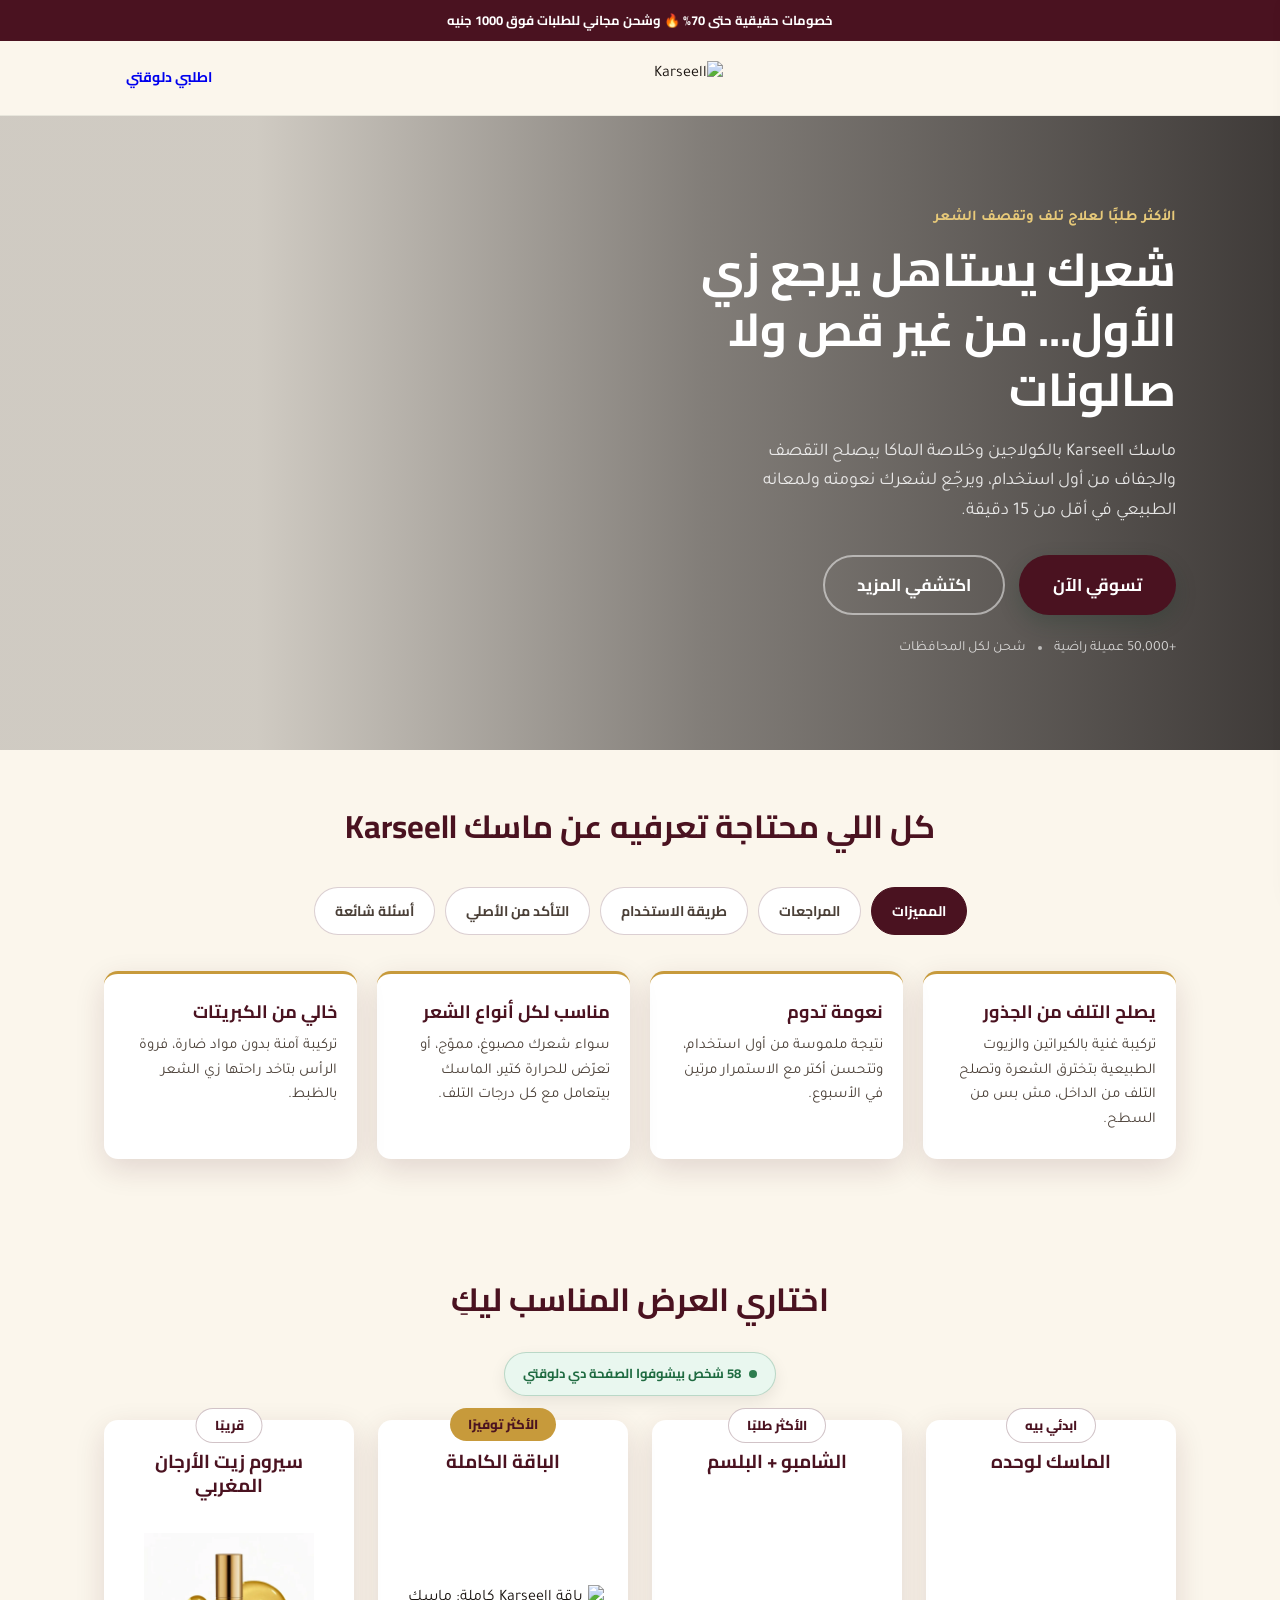
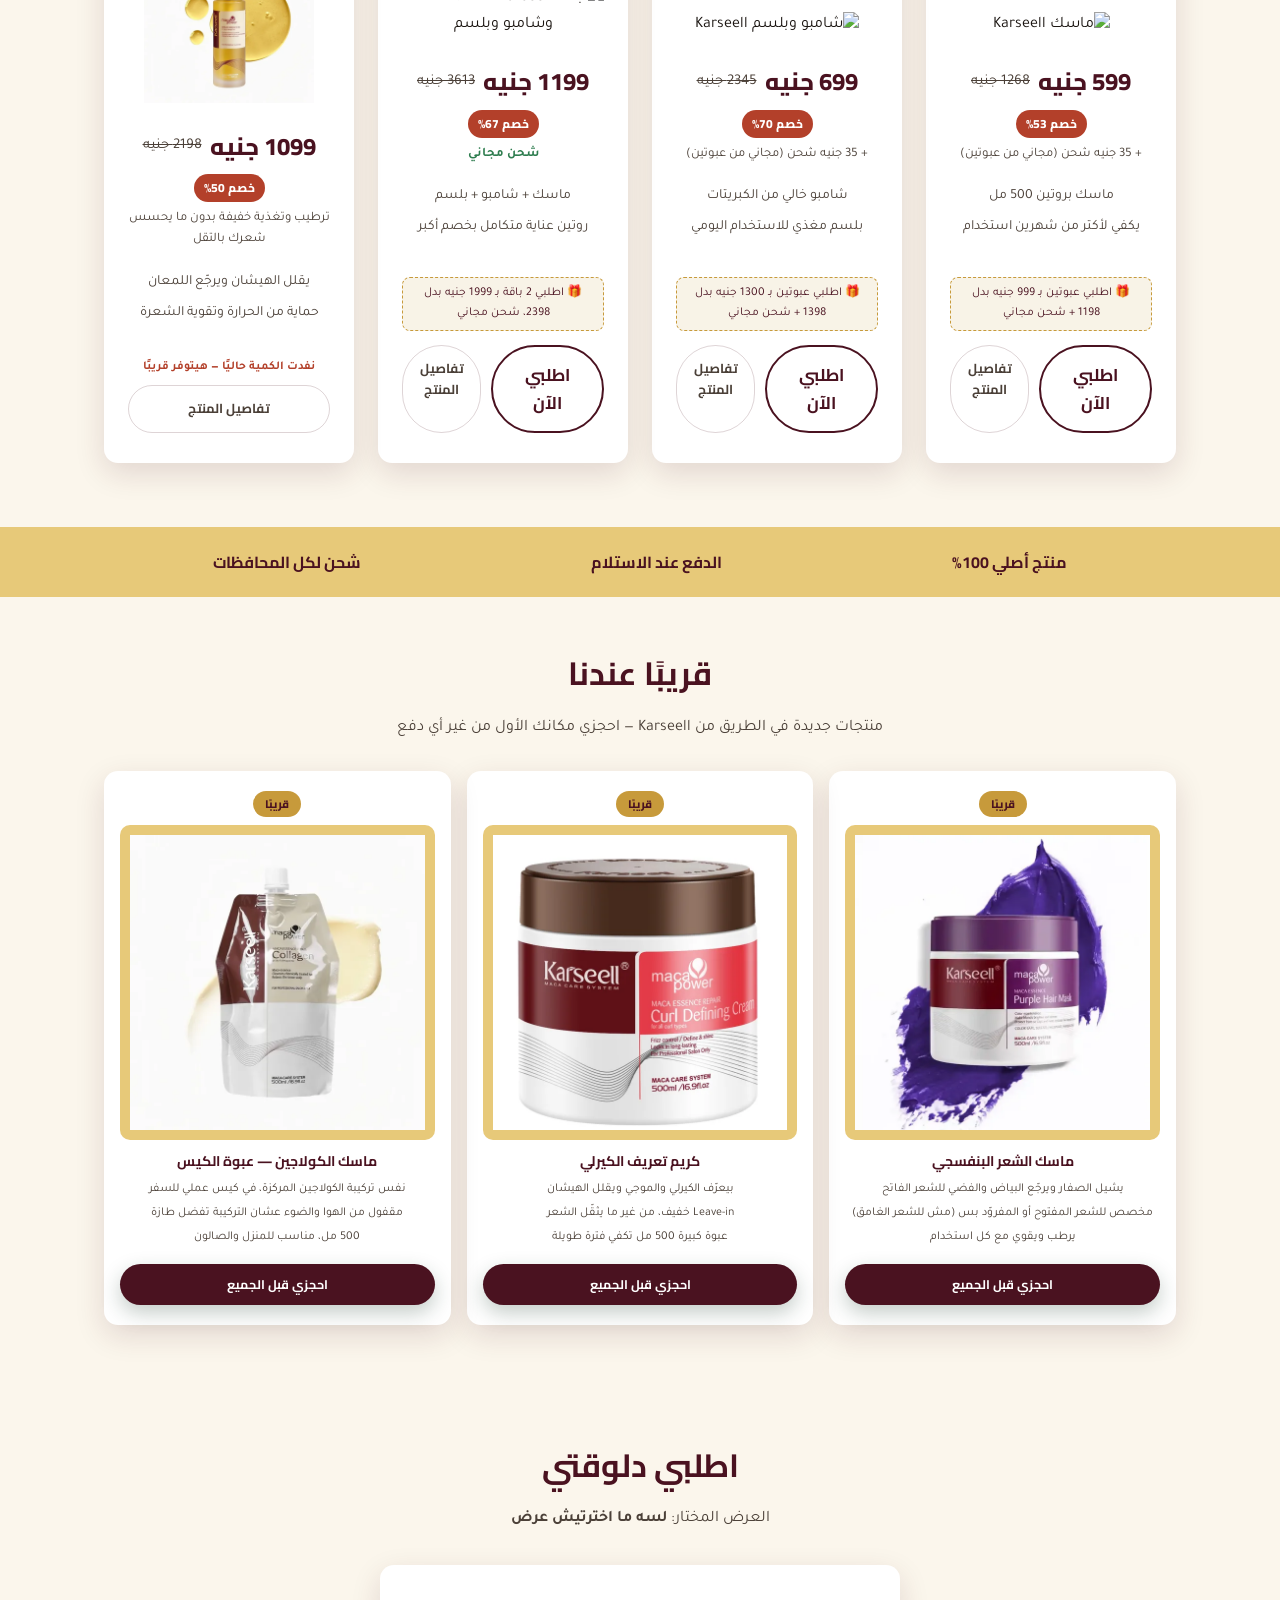
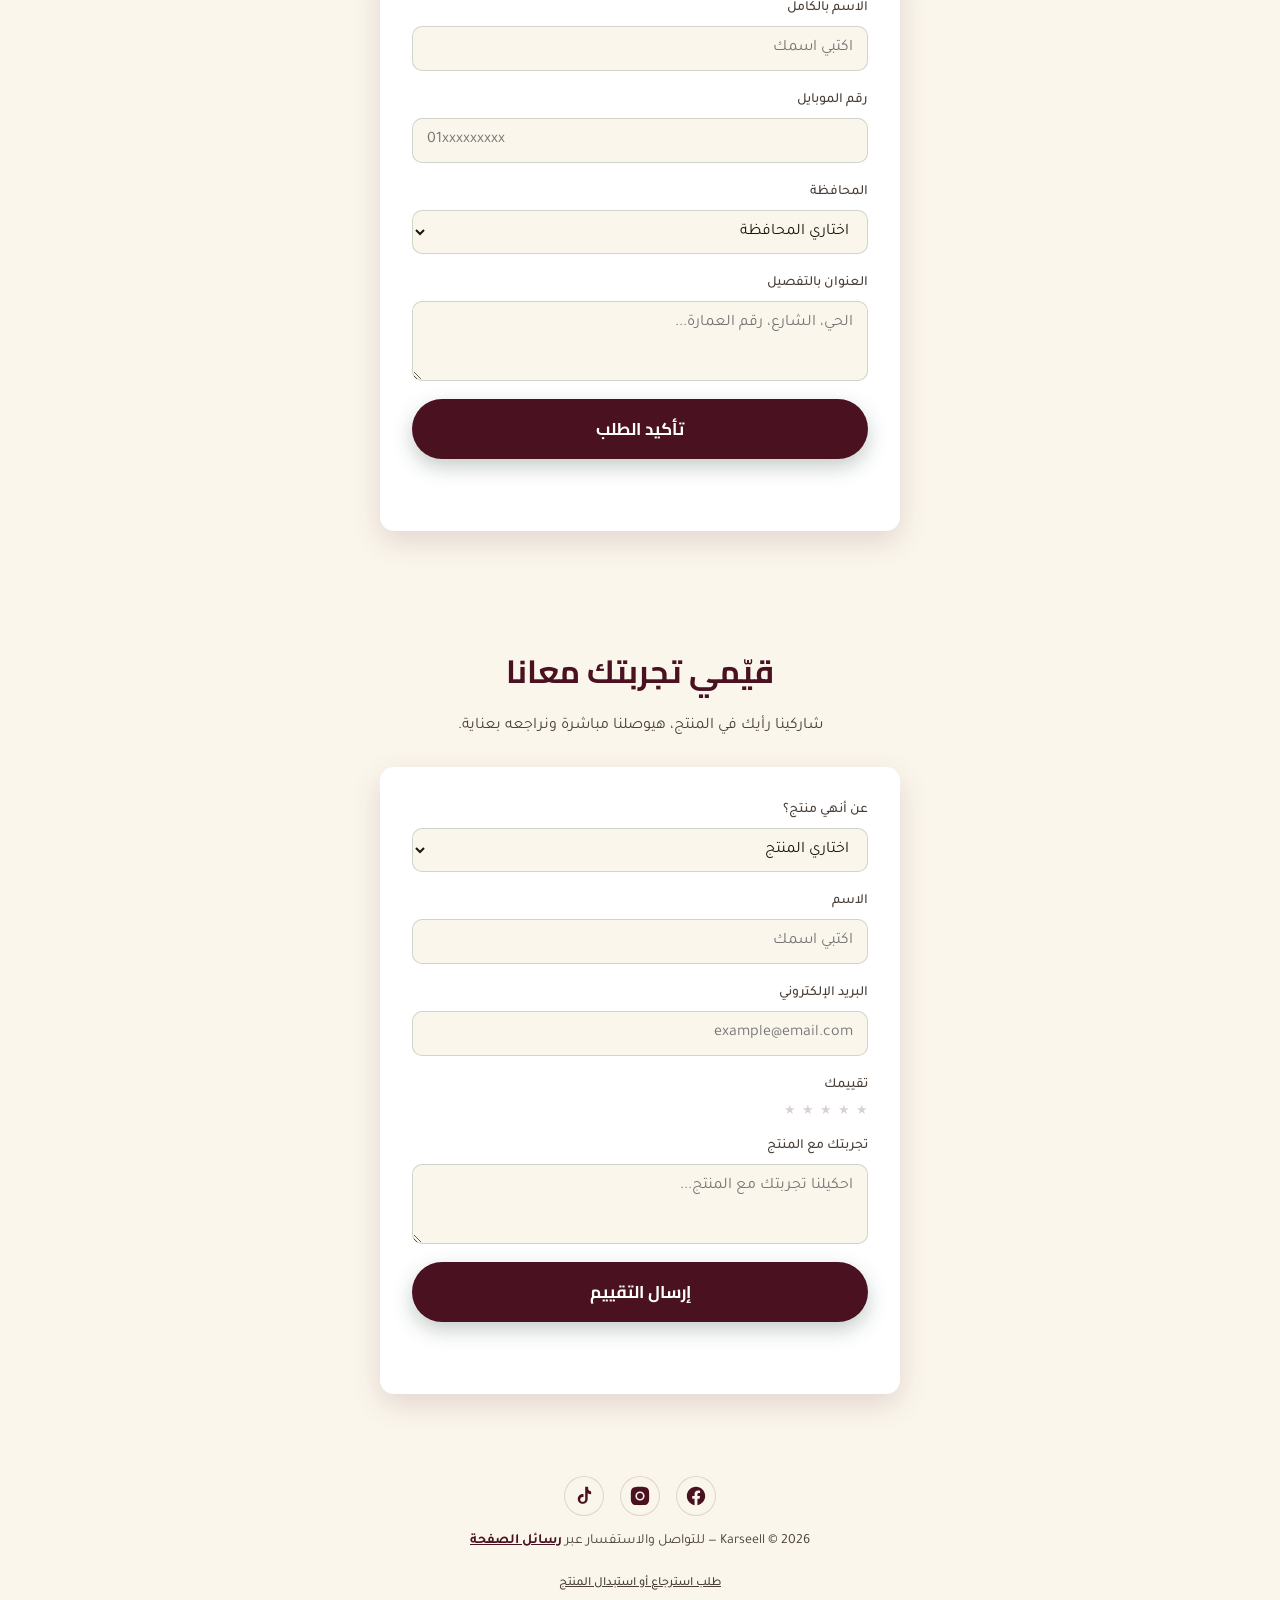
==== commit 28a75166: "Add files via upload" ====
--- a/index.html
+++ b/index.html
@@ -351,8 +351,12 @@
         <input type="text" name="name" required placeholder="اكتبي اسمك">
       </label>
       <label>
-        رقم الموبايل
+        رقم الواتساب
         <input type="tel" name="phone" required pattern="^01[0-9]{9}$" placeholder="01xxxxxxxxx">
+      </label>
+      <label>
+        البريد الإلكتروني
+        <input type="email" name="email" required placeholder="example@email.com">
       </label>
       <button type="submit" class="btn btn-primary btn-full">احجزي قبل الجميع</button>
       <p id="preorderFormMessage" class="form-message" role="status" aria-live="polite"></p>
--- a/style.css
+++ b/style.css
@@ -1033,6 +1033,7 @@
   border-radius: var(--radius, 14px);
   box-shadow: var(--shadow);
 }
+.preorder-form[hidden]{ display: none; }
 .preorder-sub{
   text-align:center;
   font-size: 13px;
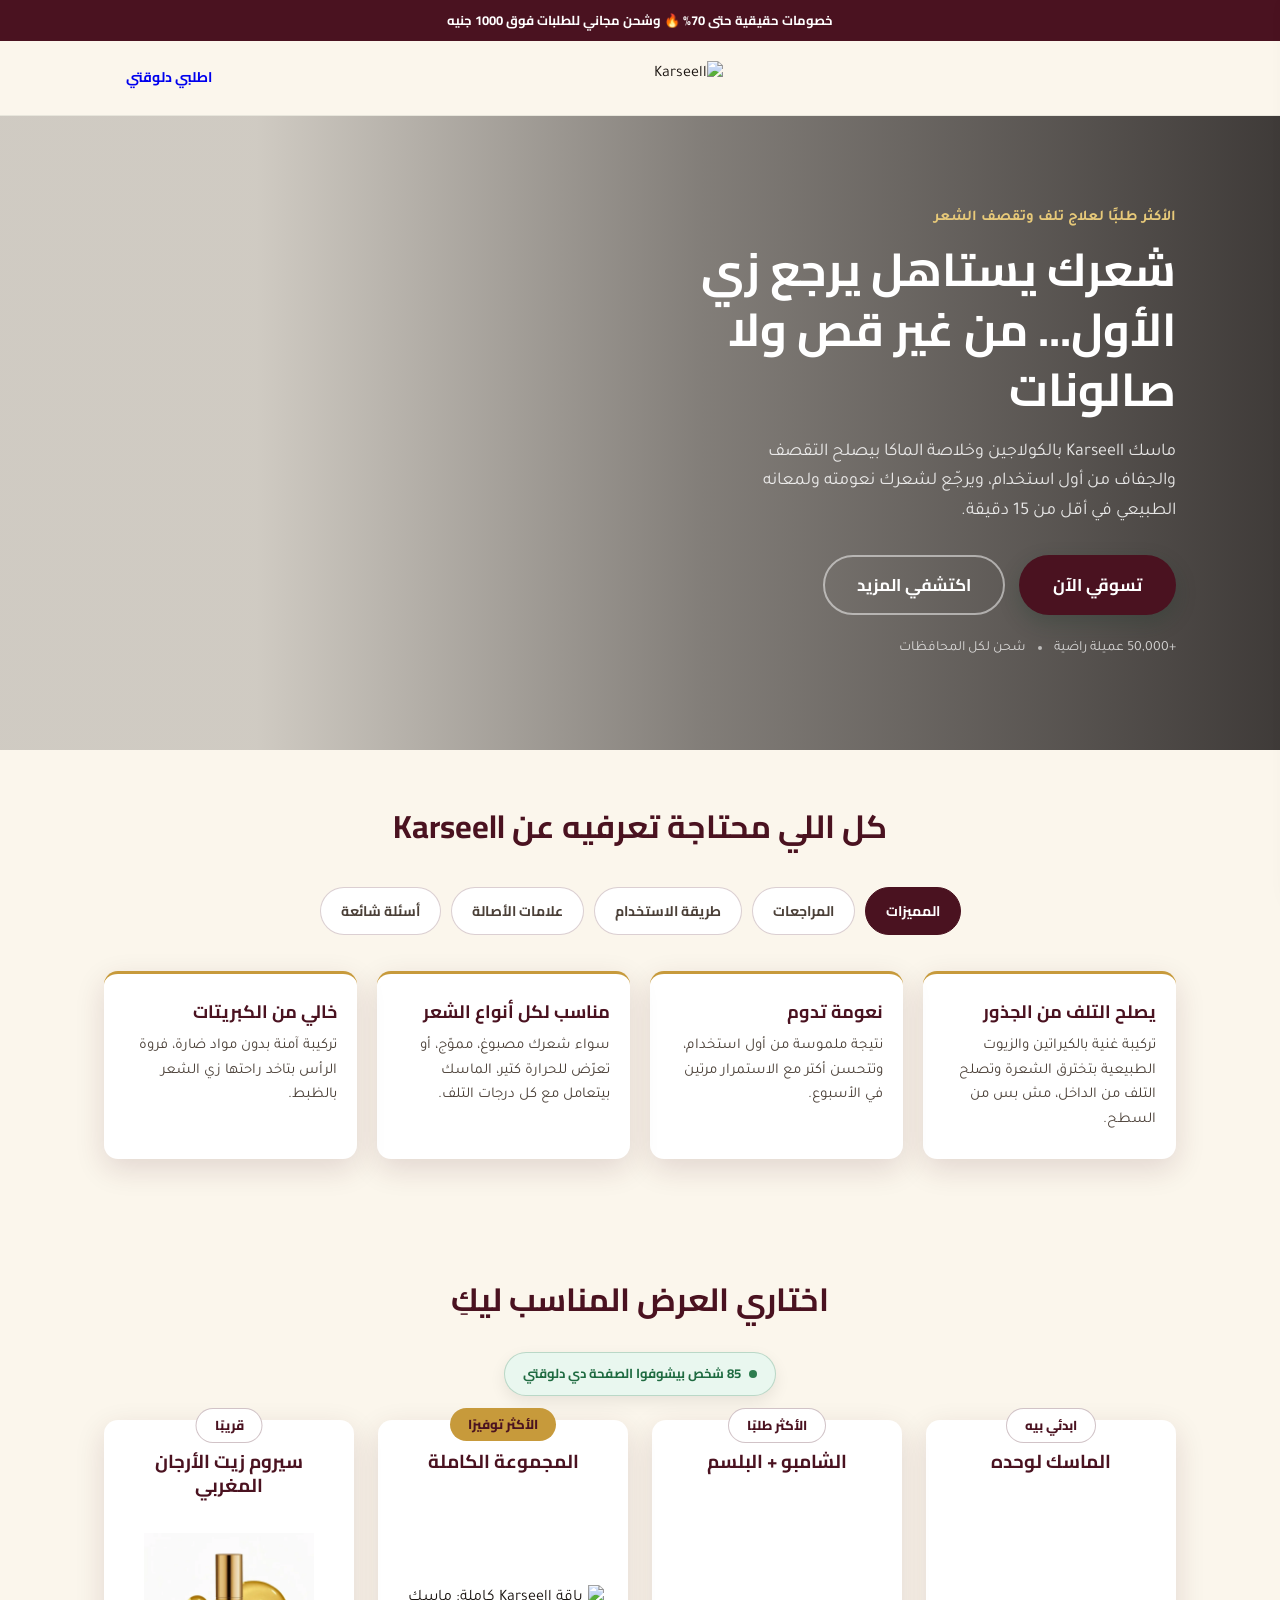
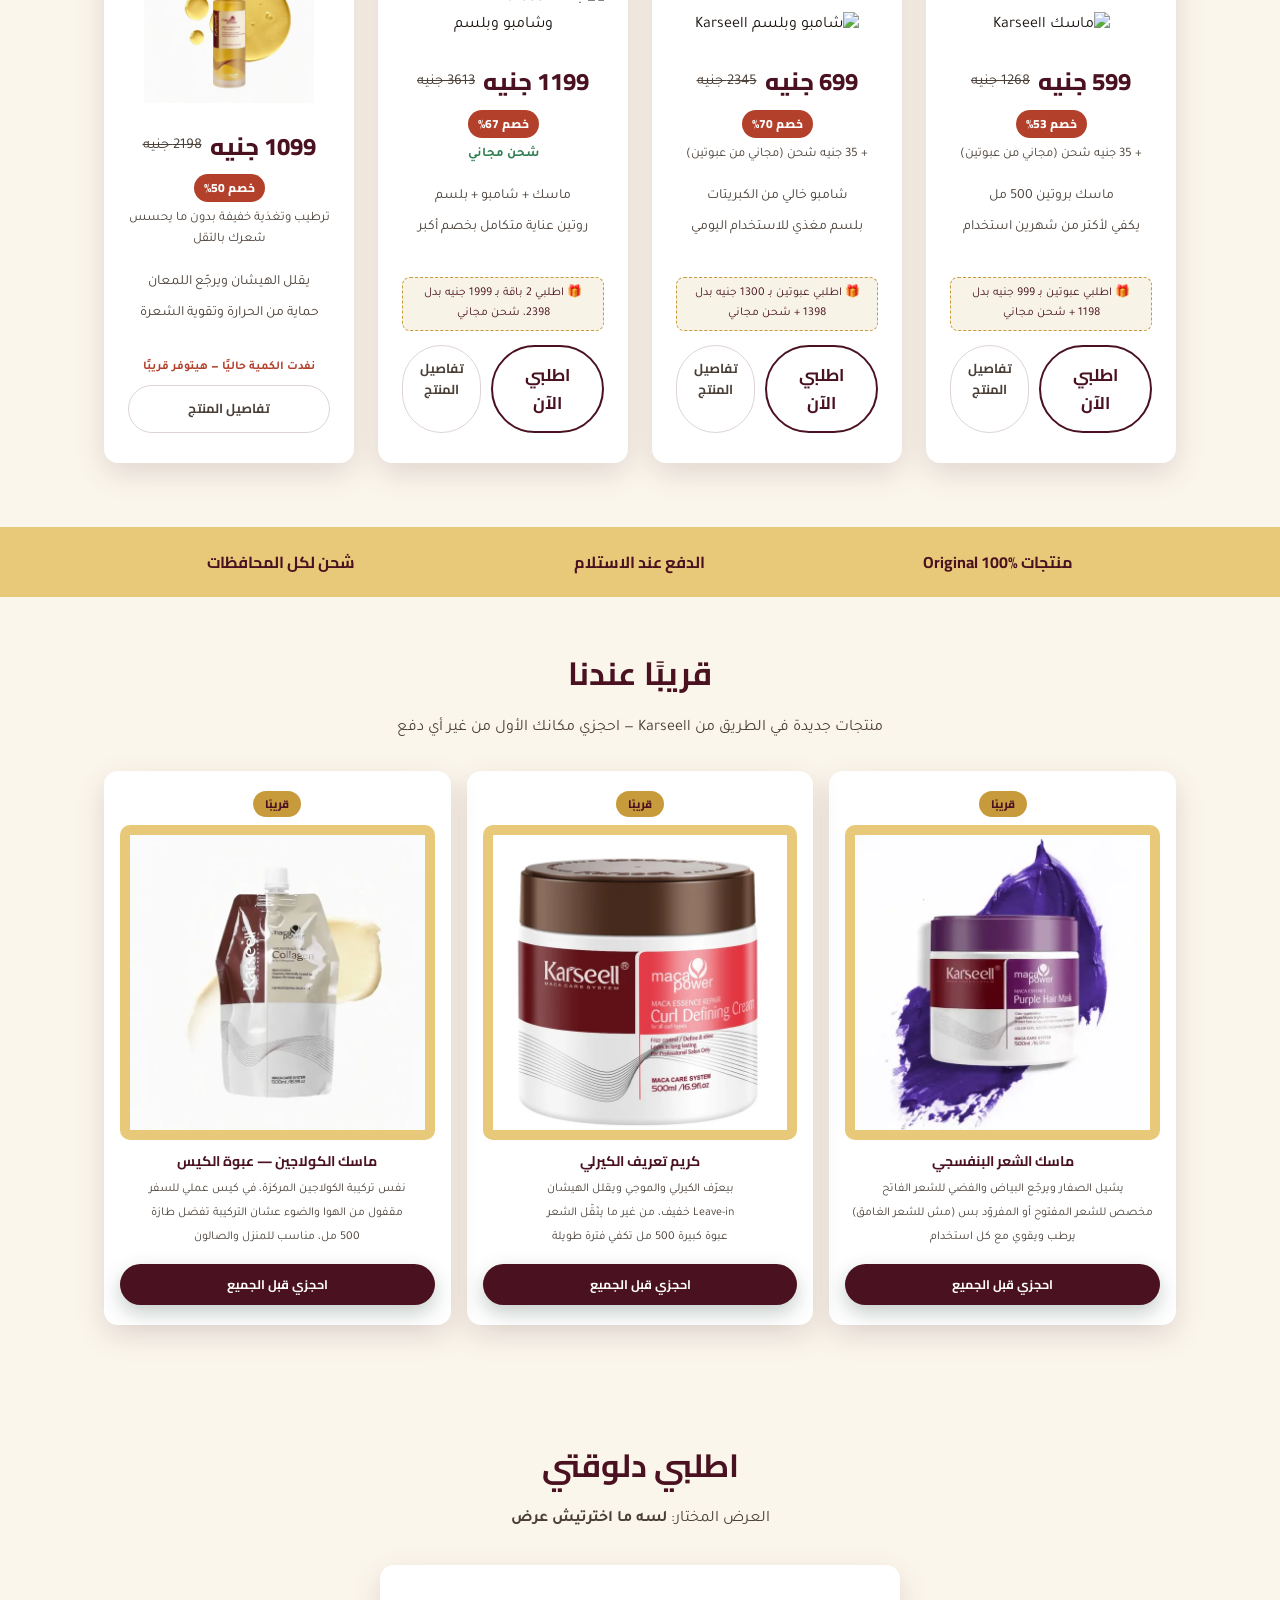
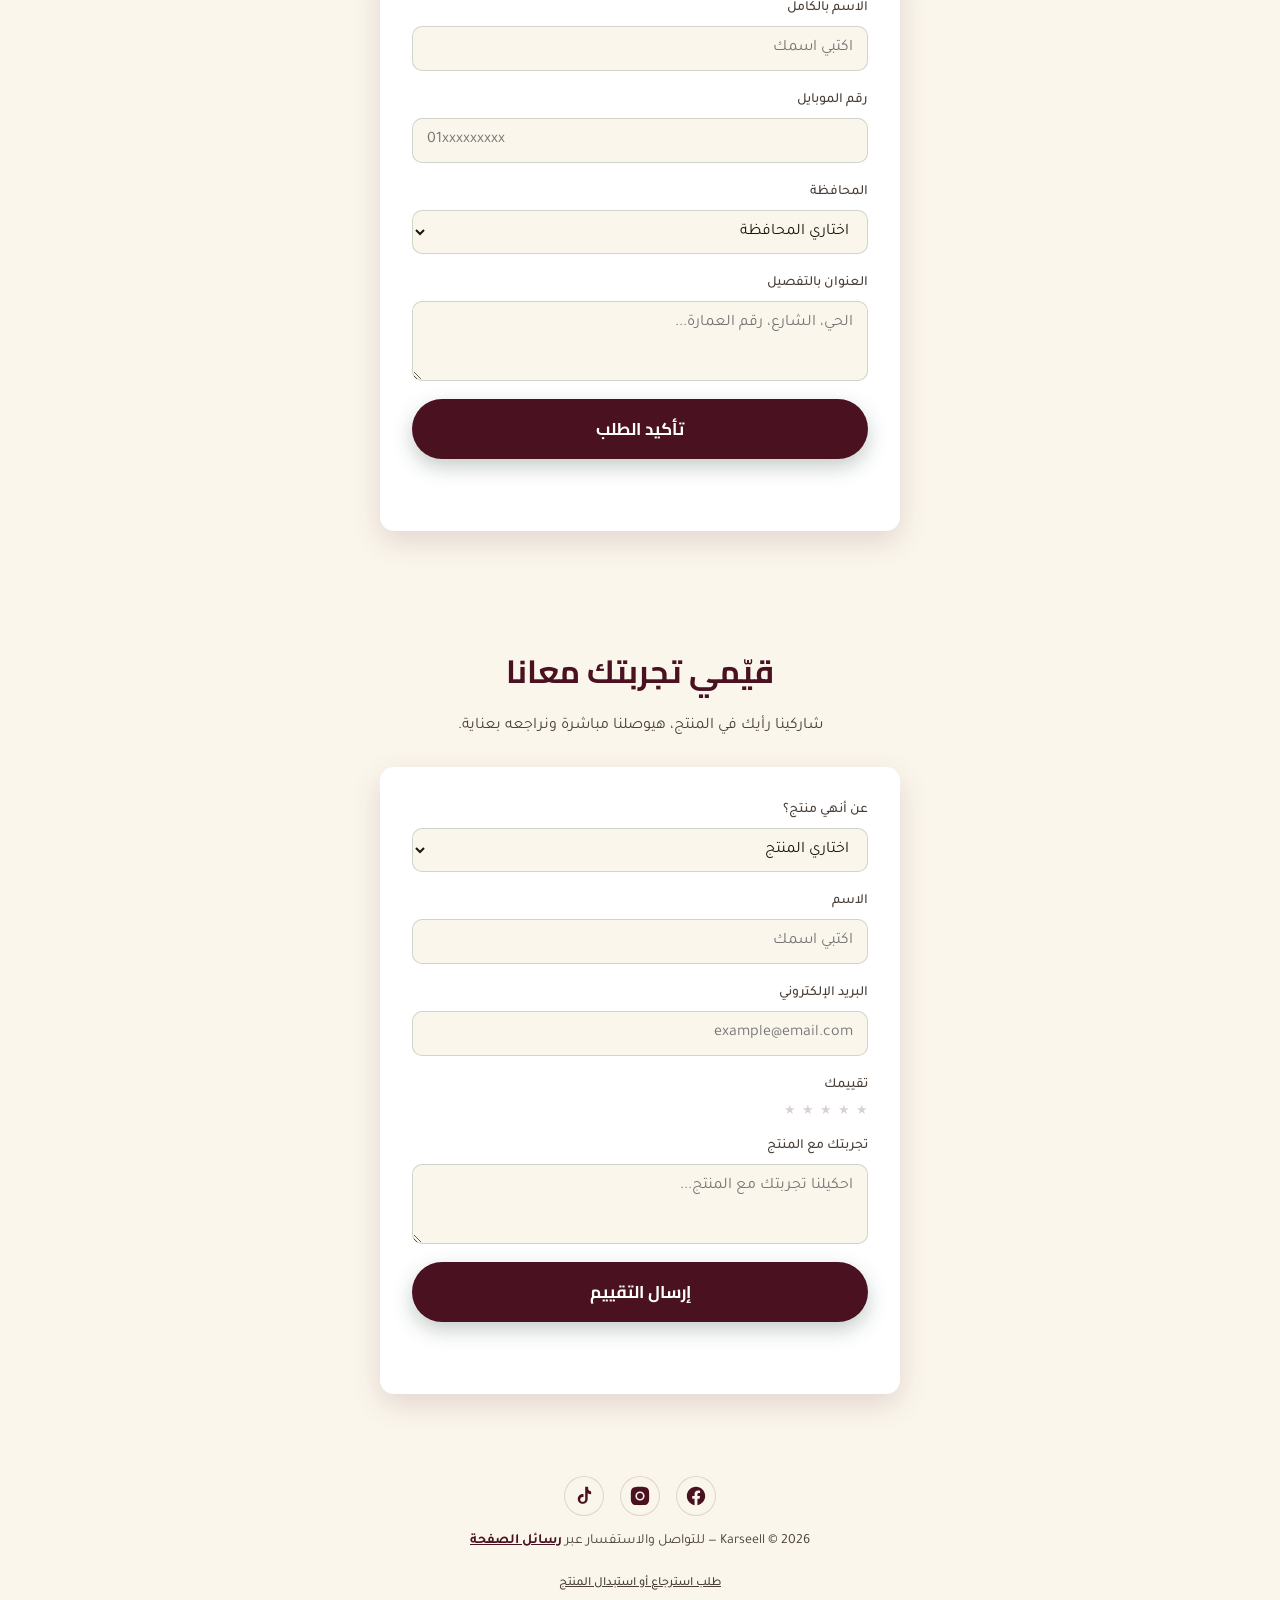
==== commit 3b8b28b3: "Add files via upload" ====
--- a/index.html
+++ b/index.html
@@ -3,13 +3,99 @@
 <head>
 <meta charset="UTF-8">
 <meta name="viewport" content="width=device-width, initial-scale=1.0">
-<title>Karseell | ماسك الشعر الأصلي</title>
+<title>Karseell مصر | ماسك وشامبو الشعر بالكولاجين - خصم يصل لـ 70%</title>
+<link rel="canonical" href="https://egy-shop.github.io/karseell.com/">
+<meta name="robots" content="index, follow">
 <link rel="icon" type="image/png" href="assets/favicon.png">
-<meta name="description" content="ماسك الشعر من Karseell بالكولاجين وخلاصة الماكا - يصلح التلف والتقصف ويرجّع للشعر نعومته من أول استخدام. اطلبي دلوقتي بخصم يصل لـ 50%.">
+<meta name="description" content="منتجات Karseell الأصلية في مصر: ماسك الشعر بالكولاجين، شامبو وبلسم، وسيروم زيت الأرجان. خصم حقيقي يصل لـ70%، الدفع عند الاستلام، وشحن لكل المحافظات.">
+
+<!-- Open Graph / Facebook -->
+<meta property="og:type" content="website">
+<meta property="og:site_name" content="Karseell مصر">
+<meta property="og:locale" content="ar_EG">
+<meta property="og:url" content="https://egy-shop.github.io/karseell.com/">
+<meta property="og:title" content="Karseell مصر | ماسك وشامبو الشعر بالكولاجين - خصم يصل لـ 70%">
+<meta property="og:description" content="منتجات Karseell الأصلية في مصر: ماسك الشعر بالكولاجين، شامبو وبلسم، وسيروم زيت الأرجان. خصم حقيقي يصل لـ70%، الدفع عند الاستلام، وشحن لكل المحافظات.">
+<meta property="og:image" content="https://egy-shop.github.io/karseell.com/assets/bundle.webp">
+
+<!-- Twitter -->
+<meta name="twitter:card" content="summary_large_image">
+<meta name="twitter:title" content="Karseell مصر | ماسك وشامبو الشعر بالكولاجين - خصم يصل لـ 70%">
+<meta name="twitter:description" content="منتجات Karseell الأصلية في مصر بخصم حقيقي يصل لـ70%، دفع عند الاستلام وشحن لكل المحافظات.">
+<meta name="twitter:image" content="https://egy-shop.github.io/karseell.com/assets/bundle.webp">
+
 <link rel="preconnect" href="https://fonts.googleapis.com">
 <link rel="preconnect" href="https://fonts.gstatic.com" crossorigin>
 <link href="https://fonts.googleapis.com/css2?family=Cairo:wght@600;700;800&family=Tajawal:wght@400;500;700&display=swap" rel="stylesheet">
 <link rel="stylesheet" href="style.css">
+
+<!-- Structured data: business identity -->
+<script type="application/ld+json">
+{
+  "@context": "https://schema.org",
+  "@type": "Organization",
+  "name": "Karseell مصر",
+  "url": "https://egy-shop.github.io/karseell.com/",
+  "logo": "https://egy-shop.github.io/karseell.com/assets/logo.png",
+  "sameAs": [
+    "https://www.facebook.com/karseell.original.egypt",
+    "https://www.instagram.com/karseell_egypt1/",
+    "https://www.tiktok.com/@karseell_egypt"
+  ]
+}
+</script>
+<script type="application/ld+json">
+{
+  "@context": "https://schema.org",
+  "@type": "Product",
+  "name": "ماسك الشعر بالكولاجين من Karseell",
+  "image": "https://egy-shop.github.io/karseell.com/assets/mask.webp",
+  "description": "ماسك ترميم عميق بالكولاجين وخلاصة الماكا وزيت الأرجان، يصلح تلف وتقصف الشعر ويرجّع له نعومته من أول استخدام.",
+  "brand": { "@type": "Brand", "name": "Karseell" },
+  "offers": {
+    "@type": "Offer",
+    "priceCurrency": "EGP",
+    "price": "599",
+    "availability": "https://schema.org/InStock",
+    "url": "https://egy-shop.github.io/karseell.com/product.html?id=mask"
+  }
+}
+</script>
+<script type="application/ld+json">
+{
+  "@context": "https://schema.org",
+  "@type": "Product",
+  "name": "دويتو الشامبو والبلسم بالكولاجين من Karseell",
+  "image": "https://egy-shop.github.io/karseell.com/assets/duo.webp",
+  "description": "شامبو وبلسم يومي بالكولاجين وزيت الأرجان، ينظف ويرطب الشعر ويسهّل تسريحه من غير ما يثقّله.",
+  "brand": { "@type": "Brand", "name": "Karseell" },
+  "offers": {
+    "@type": "Offer",
+    "priceCurrency": "EGP",
+    "price": "699",
+    "availability": "https://schema.org/InStock",
+    "url": "https://egy-shop.github.io/karseell.com/product.html?id=duo"
+  }
+}
+</script>
+<script type="application/ld+json">
+{
+  "@context": "https://schema.org",
+  "@type": "Product",
+  "name": "المجموعة الكاملة (ماسك + شامبو + بلسم) من Karseell",
+  "image": "https://egy-shop.github.io/karseell.com/assets/bundle.webp",
+  "description": "روتين عناية متكامل بالكولاجين: ماسك ترميم عميق مع شامبو وبلسم للاستخدام اليومي، بخصم أكبر وشحن مجاني.",
+  "brand": { "@type": "Brand", "name": "Karseell" },
+  "offers": {
+    "@type": "Offer",
+    "priceCurrency": "EGP",
+    "price": "1199",
+    "availability": "https://schema.org/InStock",
+    "url": "https://egy-shop.github.io/karseell.com/product.html?id=full"
+  }
+}
+</script>
+
 <!-- Meta Pixel Code -->
 <script>
 !function(f,b,e,v,n,t,s)
@@ -84,13 +170,13 @@
 <!-- Product info tabs: Features / Reviews / How to use / Verify authenticity -->
 <section class="info-tabs" id="features">
   <div class="wrap">
-    <h2 class="section-title">كل اللي محتاجة تعرفيه عن ماسك Karseell</h2>
+    <h2 class="section-title">كل اللي محتاجة تعرفيه عن Karseell</h2>
 
     <nav class="info-tabs-nav" role="tablist">
       <button type="button" class="info-tab-btn is-active" data-info-tab="benefits">المميزات</button>
       <button type="button" class="info-tab-btn" data-info-tab="reviews">المراجعات</button>
       <button type="button" class="info-tab-btn" data-info-tab="howto">طريقة الاستخدام</button>
-      <button type="button" class="info-tab-btn" data-info-tab="verify">التأكد من الأصلي</button>
+      <button type="button" class="info-tab-btn" data-info-tab="verify">علامات الأصالة</button>
       <button type="button" class="info-tab-btn" data-info-tab="faq">أسئلة شائعة</button>
     </nav>
 
@@ -197,11 +283,11 @@
         </details>
         <details class="faq-item">
           <summary>إزاي أتأكد إن المنتج أصلي؟</summary>
-          <p>شوفي تبويب "التأكد من الأصلي" فوق — فيه صور حقيقية لشعار Karseell المحفور والباركود الرسمي على العبوة.</p>
+          <p>شوفي تبويب "علامات الأصالة" فوق — فيه صور حقيقية لشعار Karseell المحفور والباركود الرسمي على العبوة.</p>
         </details>
         <details class="faq-item">
           <summary>فيه خصم على الطلبات الكبيرة؟</summary>
-          <p>أيوه، لو طلبتِ عبوتين من نفس العرض بيتفعّل سعر خاص أقل، والباقة الكاملة أصلًا بتيجي بأكبر خصم وشحن مجاني.</p>
+          <p>أيوه، لو طلبتِ عبوتين من نفس العرض بيتفعّل سعر خاص أقل، والمجموعة الكاملة أصلًا بتيجي بأكبر خصم وشحن مجاني.</p>
         </details>
         <details class="faq-item">
           <summary>أقدر أسترجع أو أستبدل المنتج؟</summary>
@@ -209,7 +295,7 @@
         </details>
         <details class="faq-item">
           <summary>الشحن مجاني ولا له مصاريف؟</summary>
-          <p>الشحن مجاني للطلبات اللي توصل قيمتها 1000 جنيه أو أكتر (زي الباقة الكاملة أو عرض العبوتين)، وغير كده مصاريف الشحن 35 جنيه بس.</p>
+          <p>الشحن مجاني للطلبات اللي توصل قيمتها 1000 جنيه أو أكتر (زي المجموعة الكاملة أو عرض العبوتين)، وغير كده مصاريف الشحن 35 جنيه بس.</p>
         </details>
       </div>
     </div>
@@ -272,7 +358,7 @@
 
         <div class="offer-card recommended" data-offer="full">
           <span class="badge">الأكثر توفيرًا</span>
-          <h3>الباقة الكاملة</h3>
+          <h3>المجموعة الكاملة</h3>
           <div class="offer-visual">
             <img src="assets/bundle.webp" alt="باقة Karseell كاملة: ماسك وشامبو وبلسم" class="product-photo">
           </div>
@@ -319,7 +405,7 @@
 <!-- Trust -->
 <section class="trust">
   <div class="wrap trust-inner">
-    <div class="trust-item">منتج أصلي 100%</div>
+    <div class="trust-item">منتجات Original 100%</div>
     <div class="trust-item">الدفع عند الاستلام</div>
     <div class="trust-item">شحن لكل المحافظات</div>
   </div>
@@ -483,7 +569,7 @@
           <option value="" disabled selected>اختاري المنتج</option>
           <option value="mask">الماسك لوحده</option>
           <option value="duo">الشامبو + البلسم</option>
-          <option value="full">الباقة الكاملة</option>
+          <option value="full">المجموعة الكاملة</option>
           <option value="serum">سيروم زيت الأرجان</option>
           <option value="general">تعليق عام على الصفحة</option>
         </select>
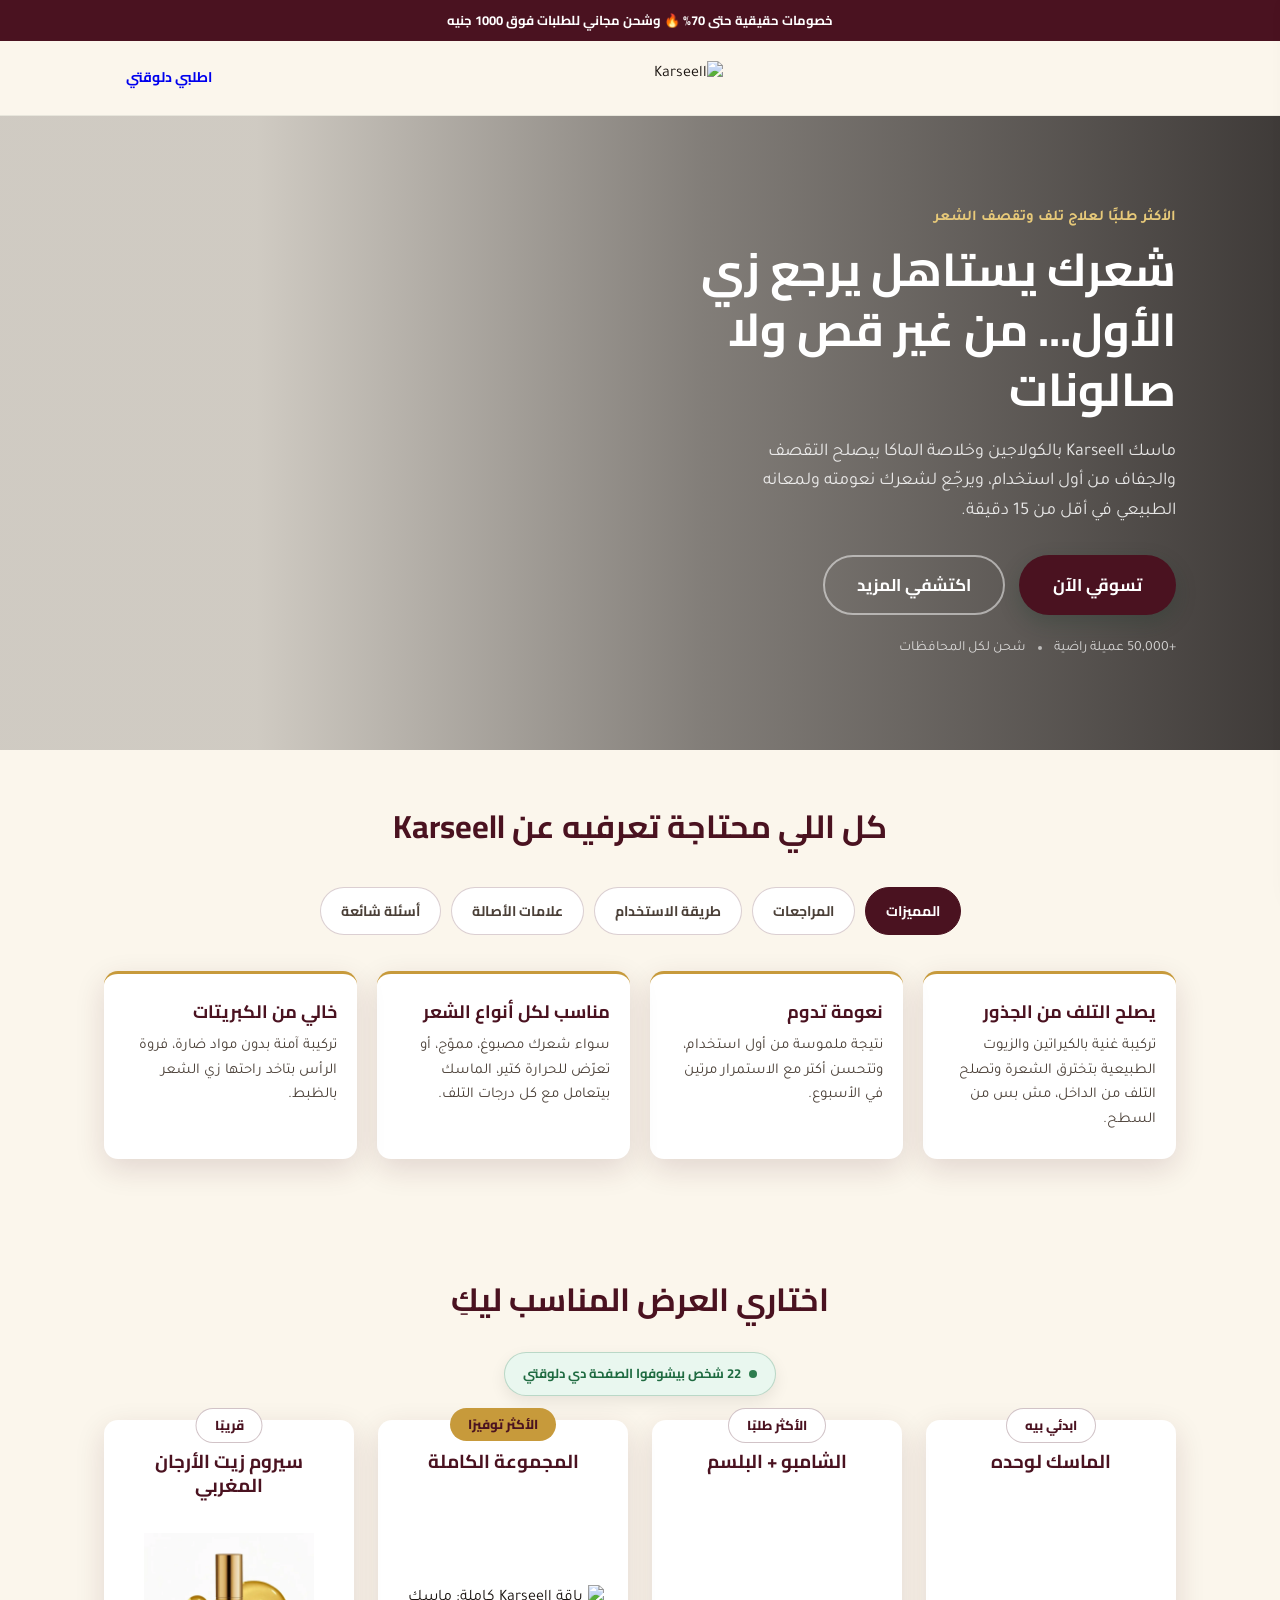
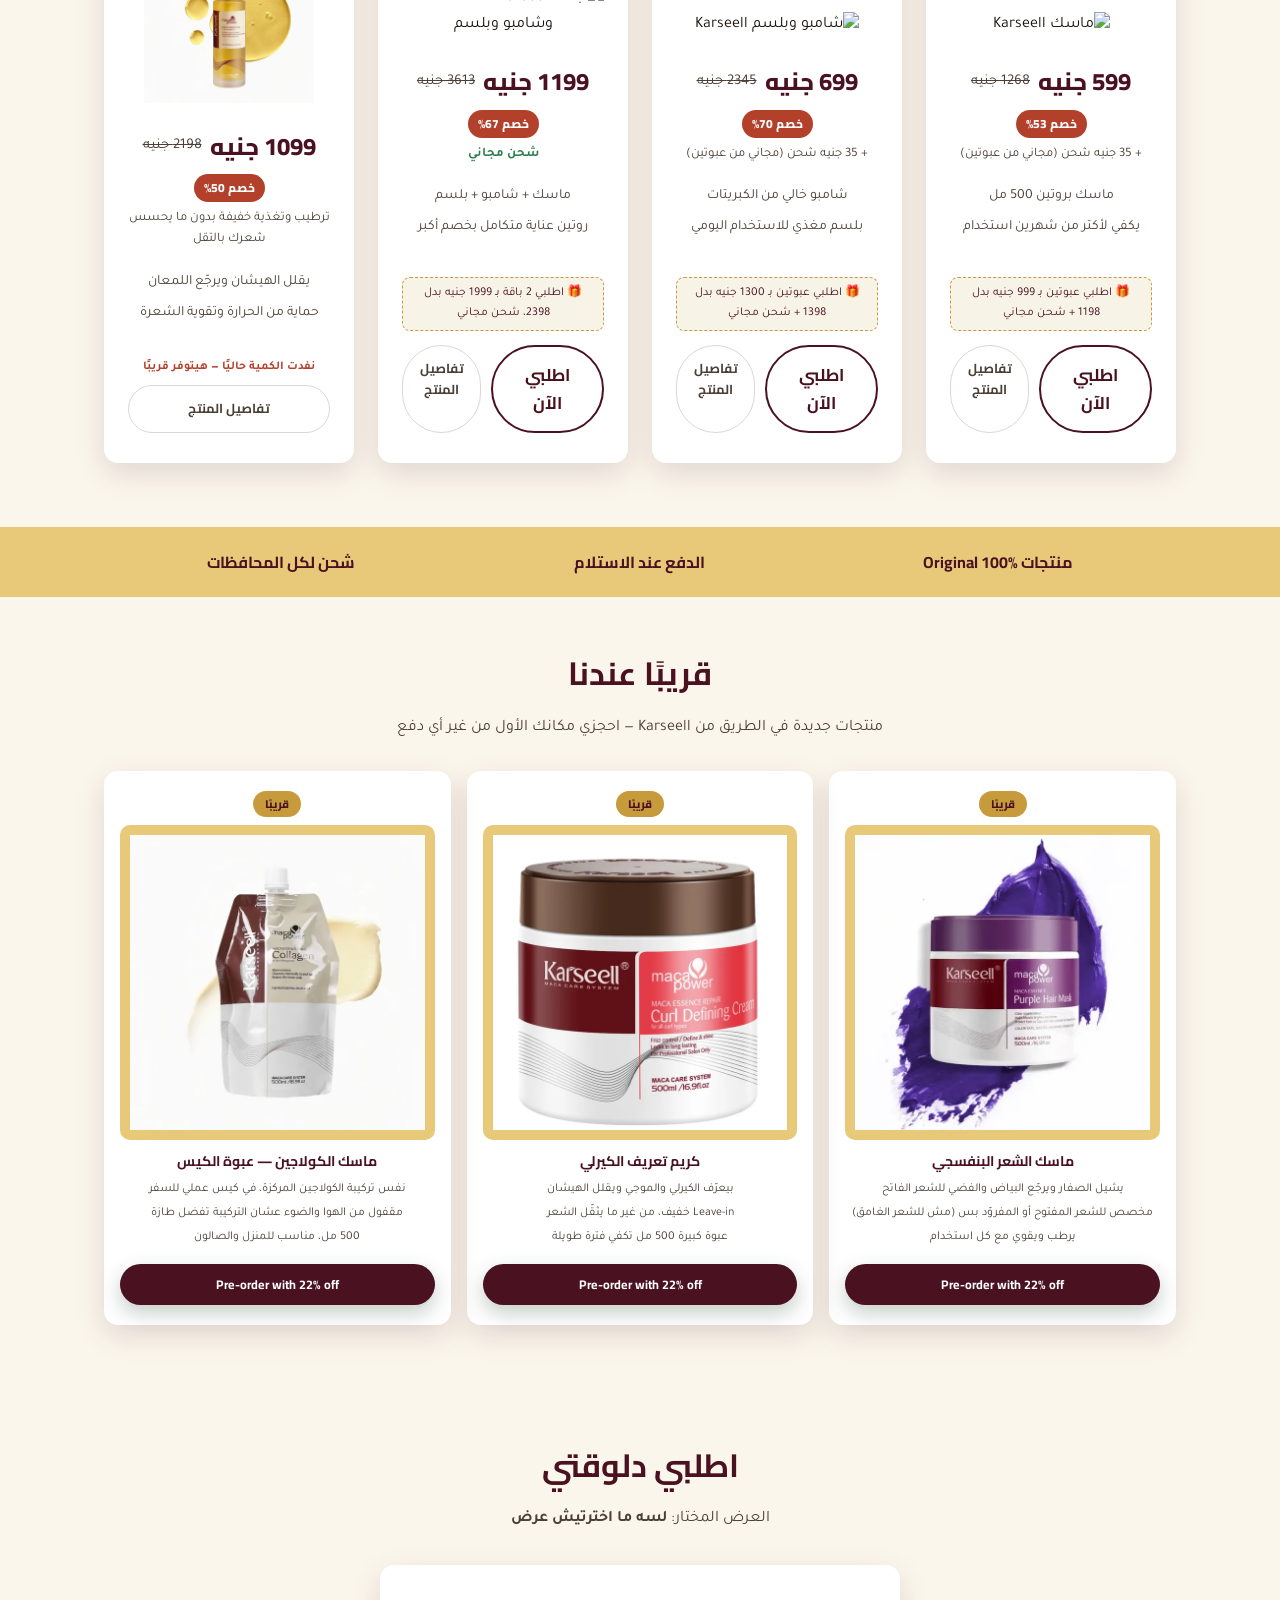
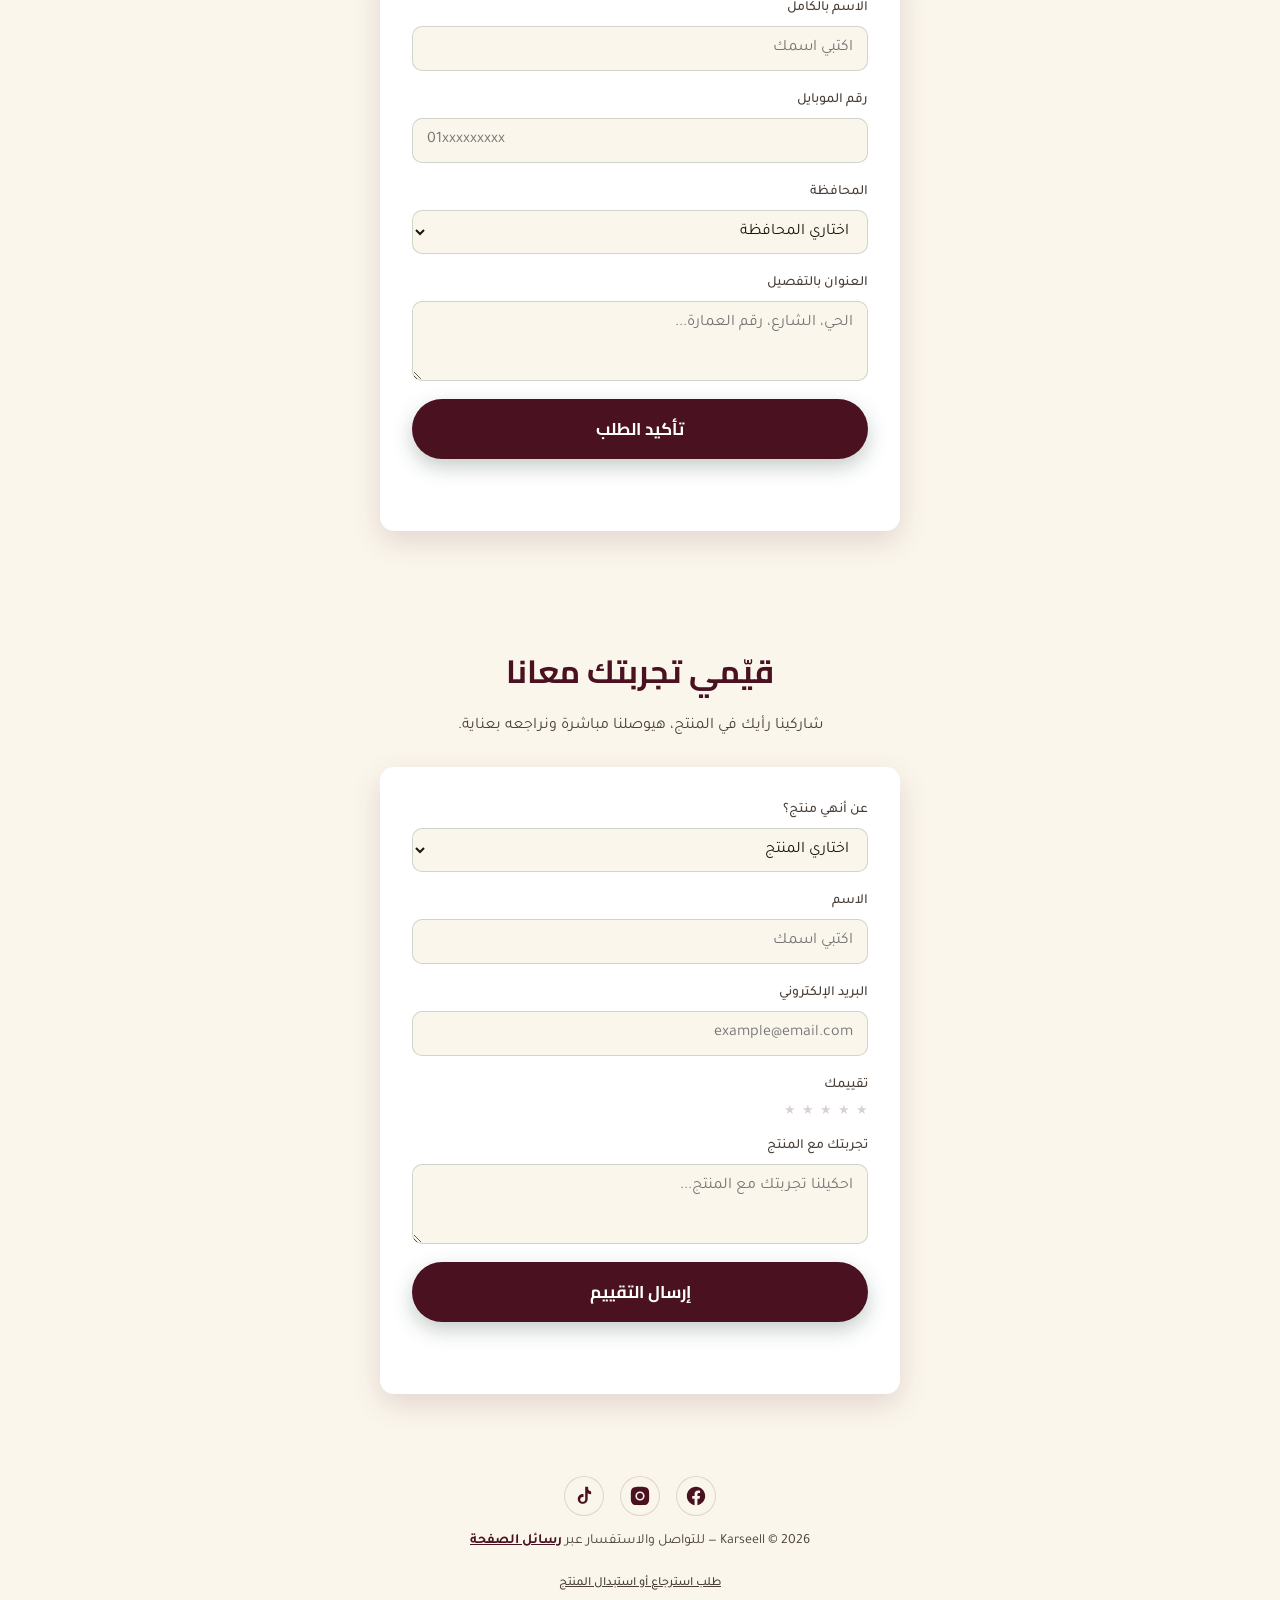
==== commit 7aae4804: "Update index.html" ====
--- a/index.html
+++ b/index.html
@@ -444,7 +444,7 @@
         البريد الإلكتروني
         <input type="email" name="email" required placeholder="example@email.com">
       </label>
-      <button type="submit" class="btn btn-primary btn-full">احجزي قبل الجميع</button>
+      <button type="submit" class="btn btn-primary btn-full">Pre-order with 22% off</button>
       <p id="preorderFormMessage" class="form-message" role="status" aria-live="polite"></p>
     </form>
   </div>
